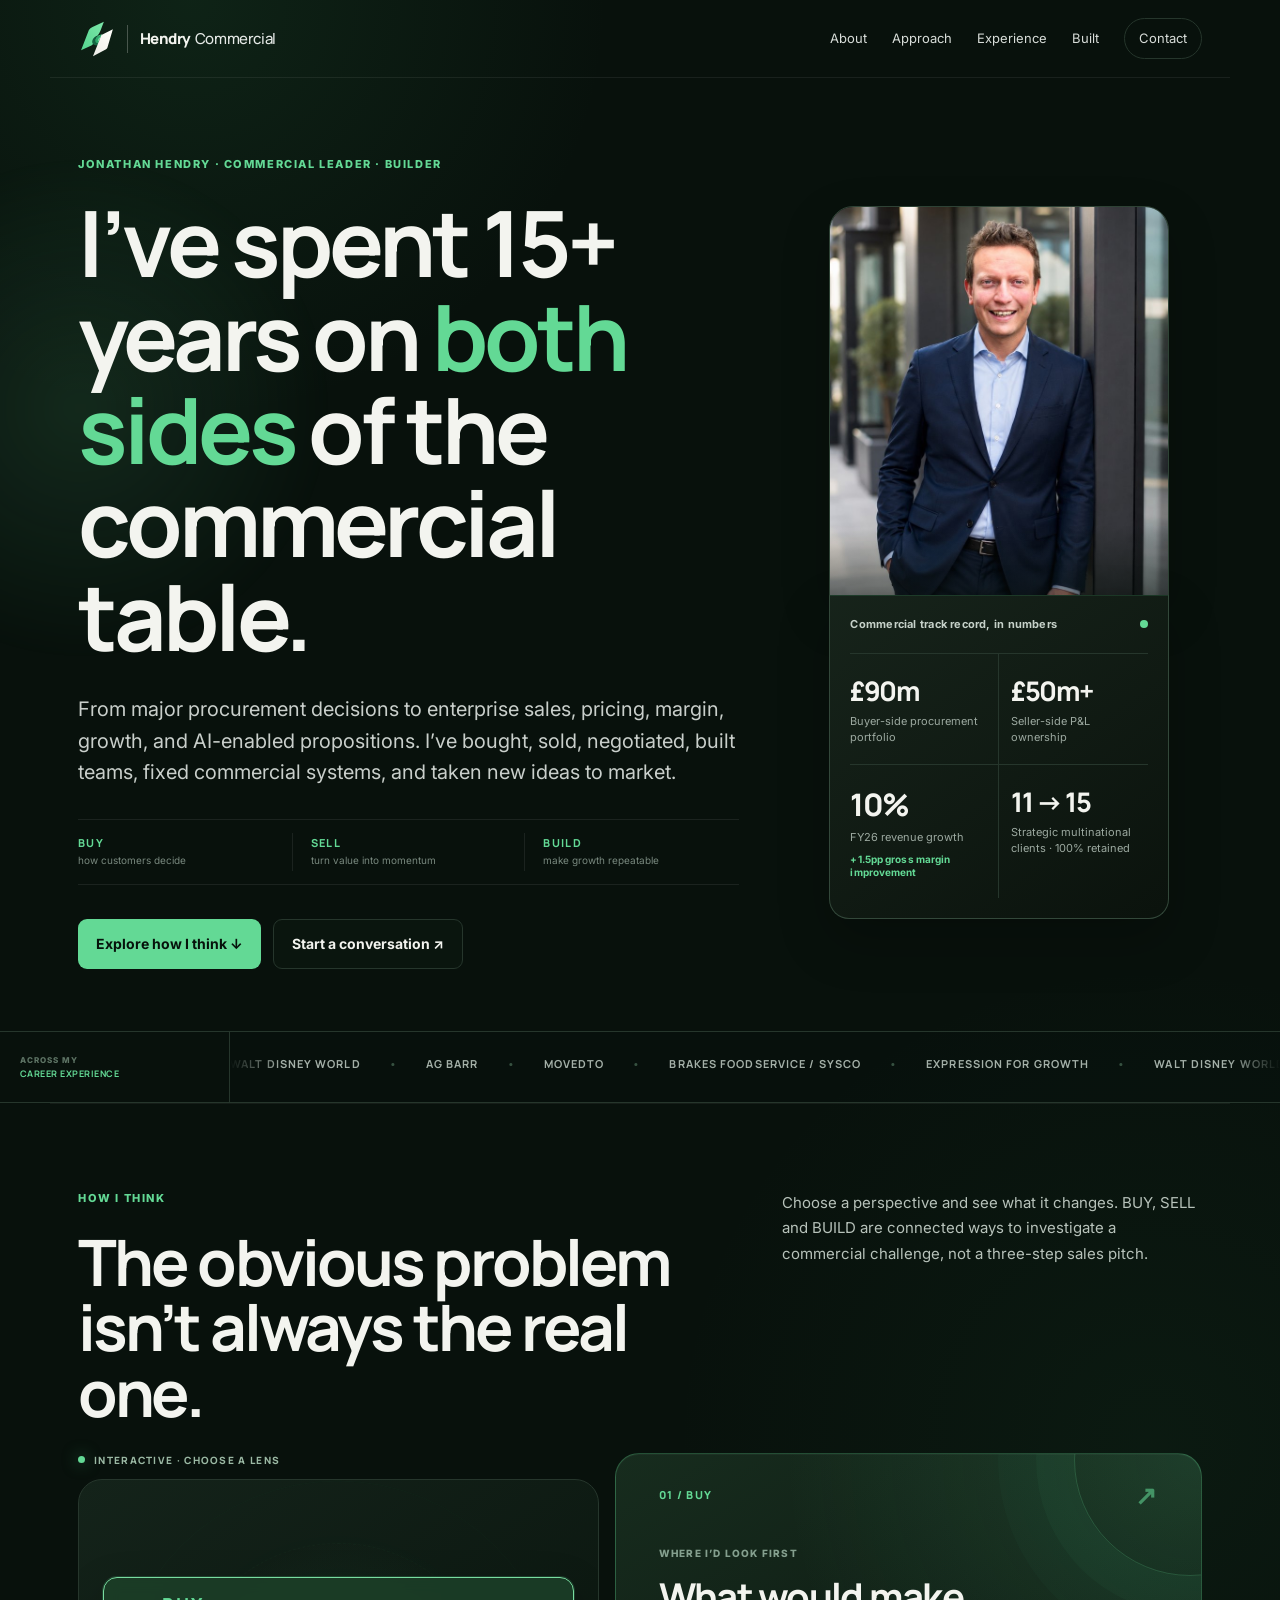
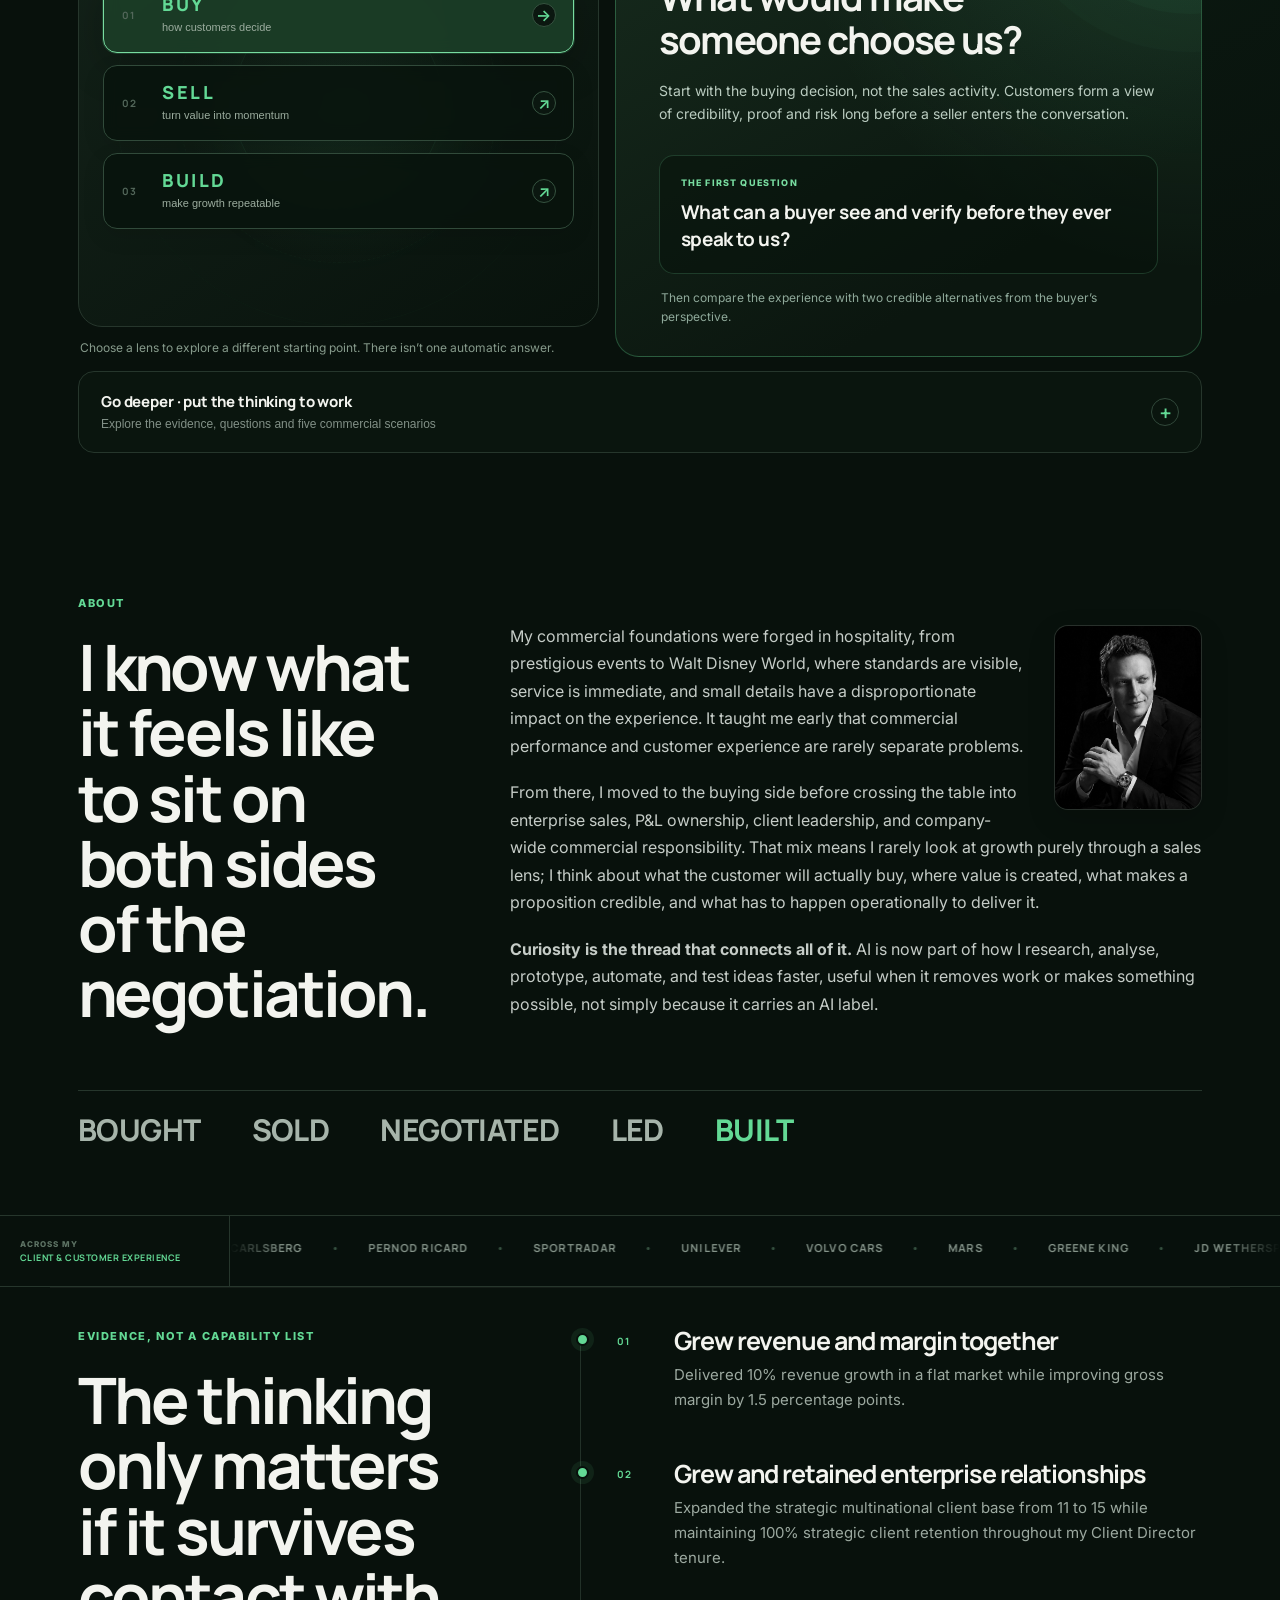
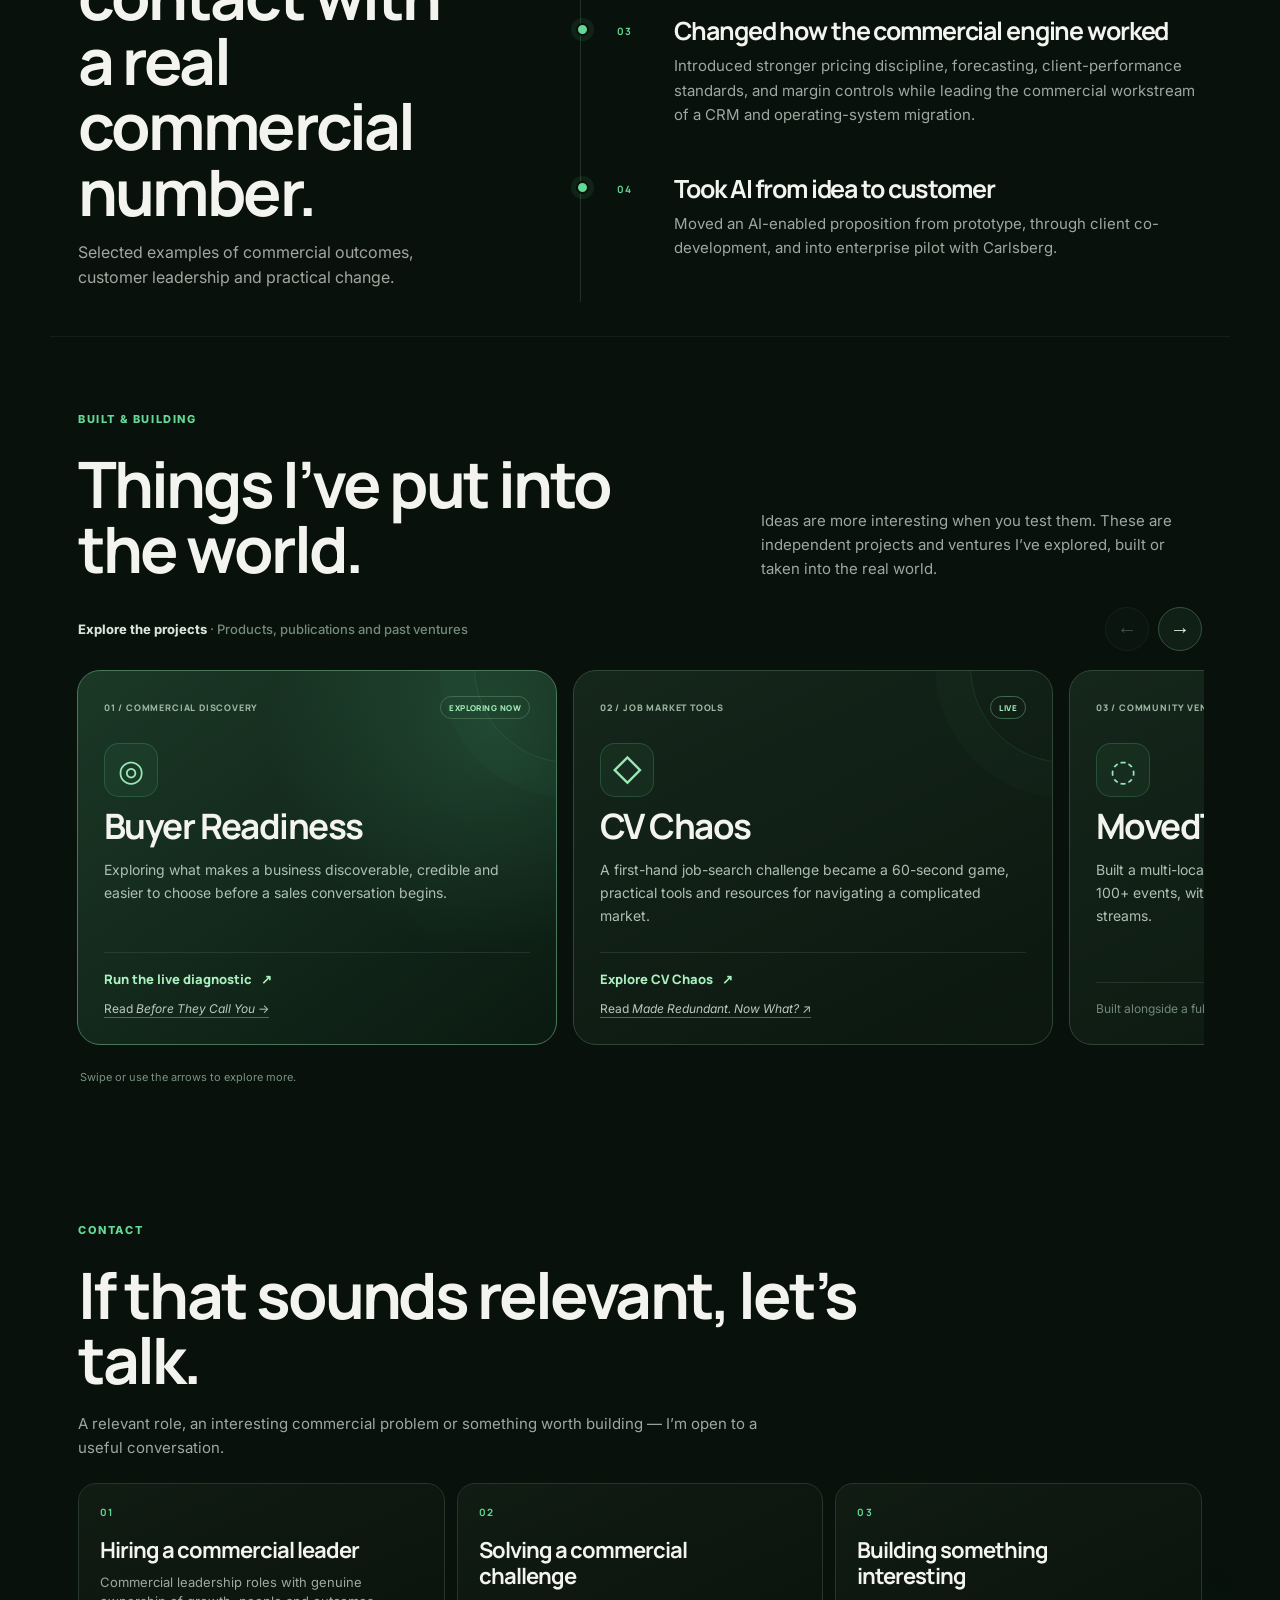
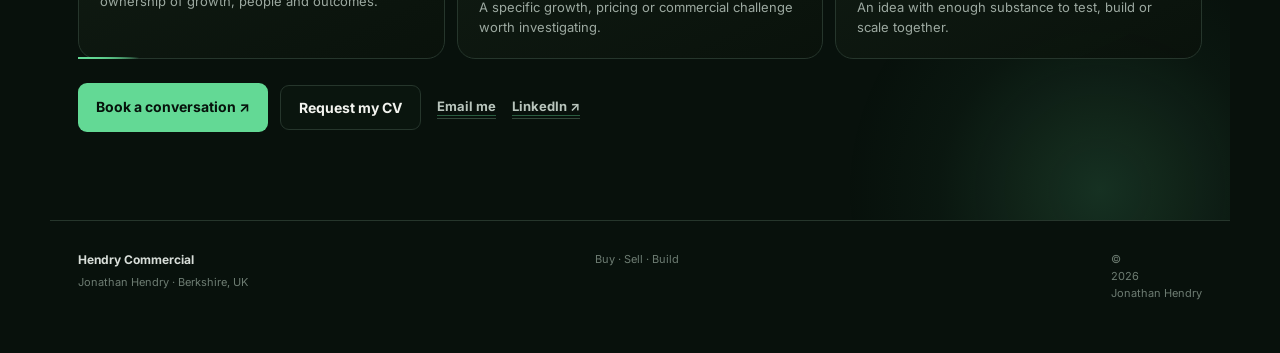
==== index.html @ 617cafbc "Space name strips between sections instead of stacking them" ====
<!doctype html>
<html lang="en">
<head>
  <meta charset="utf-8" />
  <meta name="viewport" content="width=device-width,initial-scale=1" />
  <meta name="description" content="Jonathan Hendry is a UK commercial leader and builder helping businesses think through buyer readiness, commercial growth, enterprise sales, procurement, pricing, and AI-enabled propositions." />
  <link rel="canonical" href="https://hendrycommercial.co.uk/" />
  <meta property="og:type" content="website" />
  <meta property="og:title" content="Jonathan Hendry | Hendry Commercial" />
  <meta property="og:description" content="Commercial leadership, buyer readiness, and practical AI-enabled commercial thinking from Jonathan Hendry." />
  <meta property="og:url" content="https://hendrycommercial.co.uk/" />
  <meta property="og:site_name" content="Hendry Commercial" />
  <meta property="og:image" content="https://hendrycommercial.co.uk/linkedin-preview-hd-20260923-v2.png" />
  <meta property="og:image:secure_url" content="https://hendrycommercial.co.uk/linkedin-preview-hd-20260923-v2.png" />
  <meta property="og:image:type" content="image/png" />
  <meta property="og:image:width" content="2400" />
  <meta property="og:image:height" content="1254" />
  <meta property="og:image:alt" content="Jonathan Hendry — Commercial Leader and Builder" />
  <meta name="twitter:card" content="summary_large_image" />
  <meta name="twitter:image" content="https://hendrycommercial.co.uk/linkedin-preview-hd-20260923-v2.png" />
  <meta name="theme-color" content="#08110c" />
  <script type="application/ld+json">
  {
    "@context": "https://schema.org",
    "@type": "Person",
    "name": "Jonathan Hendry",
    "url": "https://hendrycommercial.co.uk/",
    "jobTitle": "Commercial Leader",
    "description": "UK commercial leader with 15+ years of buyer-and-seller experience across revenue growth, enterprise sales, procurement, pricing, and AI-enabled innovation.",
    "sameAs": ["https://www.linkedin.com/in/jshendry"],
    "knowsAbout": ["Commercial leadership", "Revenue growth", "Enterprise sales", "Procurement", "Pricing strategy", "Buyer readiness", "AI-enabled commercial innovation"],
    "address": {"@type": "PostalAddress", "addressRegion": "Berkshire", "addressCountry": "GB"}
  }
  </script>
  <title>Jonathan Hendry | Hendry Commercial</title>
  <link rel="preconnect" href="https://fonts.googleapis.com">
  <link rel="preconnect" href="https://fonts.gstatic.com" crossorigin>
  <link href="https://fonts.googleapis.com/css2?family=Inter:wght@400;500;600;700&family=Manrope:wght@500;600;700;800&display=swap" rel="stylesheet">
  <link rel="stylesheet" href="styles.css?v=20261016-studio1" />
  <style>
    .experience-heading > p:last-child{max-width:760px;color:rgba(238,237,231,.68);margin-top:16px}
    .build-story-grid{display:grid;gap:22px;margin-top:30px}
    .build-story{position:relative;overflow:hidden;border:1px solid rgba(238,237,231,.12);border-radius:28px;background:rgba(255,255,255,.032);padding:clamp(24px,4vw,38px)}
    .build-story.primary-story{border-color:rgba(121,230,167,.3);background:radial-gradient(circle at 84% 8%,rgba(121,230,167,.12),transparent 34%),linear-gradient(145deg,rgba(14,44,28,.68),rgba(6,14,10,.96))}
    .build-story.pointer-glow::before{width:300px;height:300px;background:rgba(99,217,149,.14);filter:blur(54px)}
    .build-story>*{position:relative}
    .story-head{max-width:900px}
    .story-head h3{font-size:clamp(1.6rem,3vw,2.45rem);margin:14px 0}
    .story-head>p{color:rgba(238,237,231,.72);font-size:clamp(1rem,1.2vw,1.1rem);line-height:1.72}
    .story-head strong{color:#eeede7}
    .story-outputs{display:grid;grid-template-columns:repeat(2,minmax(0,1fr));gap:14px;margin-top:28px}
    .output-tile{border:1px solid rgba(238,237,231,.11);border-radius:20px;padding:20px;background:rgba(255,255,255,.035)}
    .output-label{display:inline-block;color:#79e6a7;font-size:.7rem;letter-spacing:.13em;font-weight:800;margin-bottom:8px}
    .output-tile h4{font-family:Manrope,sans-serif;font-size:1.12rem;margin:0 0 8px}
    .output-tile p{color:rgba(238,237,231,.66);line-height:1.6;margin:0}
    .output-tile a{display:inline-block;margin-top:14px;color:#9af0bb;text-decoration:none;font-weight:800}
    .output-note{display:inline-block;margin-top:14px;color:rgba(238,237,231,.45);font-size:.82rem}.publication-output{display:grid;grid-template-columns:86px minmax(0,1fr);gap:18px;align-items:start}.output-cover{display:block}.output-cover img{display:block;width:86px;aspect-ratio:5/8;object-fit:cover;border-radius:3px;box-shadow:0 14px 30px rgba(0,0,0,.32);transition:transform .2s ease,box-shadow .2s ease}.output-cover:hover img{transform:translateY(-2px);box-shadow:0 18px 34px rgba(0,0,0,.42)}.publication-output>div{min-width:0}
    .supporting-builds{margin-top:0}
    .quieter-build{opacity:.9}
    .common-thread{padding-top:clamp(18px,2.5vw,30px);padding-bottom:clamp(28px,4vw,46px)}
    .common-thread-card{position:relative;border:1px solid rgba(121,230,167,.2);border-radius:30px;padding:clamp(28px,5vw,54px);background:linear-gradient(135deg,rgba(12,34,22,.76),rgba(5,12,9,.94));display:grid;grid-template-columns:.82fr 1.18fr;gap:clamp(28px,6vw,72px);align-items:start;overflow:hidden}
    .common-thread-card:after{content:"";position:absolute;width:420px;height:420px;border-radius:50%;right:-220px;top:-220px;background:radial-gradient(circle,rgba(121,230,167,.13),transparent 68%);pointer-events:none}
    .common-thread-card h2{max-width:520px}
    .common-thread-card>div:last-child{max-width:760px}
    .common-thread-card p{color:rgba(238,237,231,.72);font-size:clamp(1rem,1.22vw,1.1rem);line-height:1.72}
    .common-thread-card p+p{margin-top:14px}
    .common-thread-card strong{color:#eeede7}
    .thread-words{display:flex;flex-wrap:wrap;gap:0;margin-top:22px;color:#98aaa0}
    .thread-words span{position:relative;padding:0 16px 0 0;margin-right:16px;color:#aebdb4;font-size:.76rem;font-weight:800;letter-spacing:.035em}
    .thread-words span:not(:last-child)::after{content:"·";position:absolute;right:-2px;color:#3f5d49}
    .thread-words span:last-child{padding-right:0;margin-right:0}
    @media (max-width:860px){
      .common-thread-card{grid-template-columns:1fr}
      .story-outputs{grid-template-columns:1fr}
      .publication-output{grid-template-columns:72px minmax(0,1fr)}
      .output-cover img{width:72px}
      .site-header nav{gap:12px}
      .site-header nav a{font-size:.86rem}
    }
  </style>
</head>
<body>
  <div class="scroll-progress" aria-hidden="true"><span></span></div>

  <header class="site-header">
    <a class="brand" href="#top" aria-label="Hendry Commercial home">
      <span class="brand-mark" aria-hidden="true">
        <svg viewBox="0 0 455 485" xmlns="http://www.w3.org/2000/svg" focusable="false" preserveAspectRatio="xMidYMid meet">
          <defs><linearGradient id="hc-green" x1="0.08" y1="0.9" x2="0.88" y2="0.04"><stop offset="0" stop-color="#58d691"/><stop offset="1" stop-color="#79e6a7"/></linearGradient><linearGradient id="hc-fold" x1="0.15" y1="0.85" x2="0.8" y2="0.1"><stop offset="0" stop-color="#156b45"/><stop offset="1" stop-color="#0f4d34"/></linearGradient><linearGradient id="hc-white" x1="0.08" y1="0.95" x2="0.92" y2="0.05"><stop offset="0" stop-color="#eeede7"/><stop offset="1" stop-color="#fffefa"/></linearGradient></defs>
          <path fill="url(#hc-green)" d="M315 21L170 90C150 100 135 113 124 129L24 387L156 325C168 319 177 310 184 298C197 306 214 311 233 312L291 182C273 190 254 198 234 198C251 181 263 158 274 130Z"/><path fill="url(#hc-fold)" d="M234 198C206 208 181 229 170 256C160 282 168 303 184 314C198 324 217 328 233 322L256 270C237 278 222 274 215 263C208 252 213 232 229 217C238 208 248 201 260 196C251 198 242 199 234 198Z"/><path fill="#2ca86a" d="M229 217C242 206 260 198 291 182L278 212C259 225 246 236 240 249C234 262 238 272 256 270L244 297C224 294 211 286 207 273C202 256 211 235 229 217Z"/><path fill="url(#hc-white)" d="M430 118L284 192L176 462L338 378C348 373 356 365 360 354L430 118Z"/>
        </svg>
      </span>
      <span class="brand-separator" aria-hidden="true"></span>
      <span class="brand-name"><strong>Hendry</strong><span>Commercial</span></span>
    </a>
    <nav aria-label="Primary navigation">
      <a href="#about">About</a>
      <a href="#work">Approach</a>
      <a href="#experience">Experience</a>
      <a href="#ventures">Built</a>
      <a href="#contact" class="nav-cta">Contact</a>
    </nav>
  </header>

  <main id="top">
    <section class="hero section">
      <div class="hero-glow" aria-hidden="true"></div>
      <div class="hero-copy reveal">
        <p class="eyebrow">Jonathan Hendry · Commercial leader · Builder</p>
        <h1>I’ve spent 15+ years on <span>both sides</span> of the commercial table.</h1>
        <p class="hero-lead">From major procurement decisions to enterprise sales, pricing, margin, growth, and AI-enabled propositions. I’ve bought, sold, negotiated, built teams, fixed commercial systems, and taken new ideas to market.</p>
        <div class="hero-terms" aria-label="Commercial perspective">
          <span class=""><b>BUY</b><small>how customers decide</small></span>
          <span class=""><b>SELL</b><small>turn value into momentum</small></span>
          <span class=""><b>BUILD</b><small>make growth repeatable</small></span>
        </div>
        <div class="hero-actions">
          <a class="button primary magnetic" href="#work">Explore how I think ↓</a>
          <a class="button ghost" href="https://koalendar.com/e/meet-with-jonathan-5" target="_blank" rel="noreferrer">Start a conversation ↗</a>
        </div>
      </div>
      <div class="hero-media reveal">
        <figure class="hero-photo pointer-reactive"><img src="assets/jonathan-hero.jpg" alt="Jonathan Hendry in a navy suit, standing beside a modern building" /></figure>
        <aside class="proof-card pointer-reactive" aria-label="Commercial proof points">
          <div class="proof-card-top"><p class="proof-label">Commercial track record, in numbers</p><span class="pulse-dot" aria-hidden="true"></span></div>
          <div class="proof-grid">
            <div><strong class="count-up" data-value="90" data-prefix="£" data-suffix="m">£90m</strong><span>Buyer-side procurement portfolio</span></div>
            <div><strong class="count-up" data-value="50" data-prefix="£" data-suffix="m+">£50m+</strong><span>Seller-side P&amp;L ownership</span></div>
            <div class="performance-proof"><strong class="metric-static">10%</strong><span>FY26 revenue growth</span><em>+1.5pp gross margin improvement</em></div>
            <div><strong class="metric-static">11 → 15</strong><span>Strategic multinational clients · 100% retained</span></div>
          </div>
        </aside>
      </div>
    </section>

    <section class="experience-rails career-rail" aria-label="Career experience"><div class="experience-rail-row"><div class="rail-label"><span>Across my</span><strong>Career experience</strong></div><div class="marquee"><div class="marquee-track career-track"><div class="marquee-group"><span>WALT DISNEY WORLD</span><i>•</i><span>AG BARR</span><i>•</i><span>MOVEDTO</span><i>•</i><span>BRAKES FOODSERVICE / SYSCO</span><i>•</i><span>EXPRESSION FOR GROWTH</span><i>•</i></div><div class="marquee-group" aria-hidden="true"><span>WALT DISNEY WORLD</span><i>•</i><span>AG BARR</span><i>•</i><span>MOVEDTO</span><i>•</i><span>BRAKES FOODSERVICE / SYSCO</span><i>•</i><span>EXPRESSION FOR GROWTH</span><i>•</i></div></div></div></div></section>



<section id="work" class="section engine-map-section" aria-labelledby="commercial-map-title">
      <div class="engine-map-head reveal">
        <div>
          <p class="eyebrow">How I think</p>
          <h2 id="commercial-map-title">The obvious problem isn’t always the real one.</h2>
        </div>
        <p>Choose a perspective and see what it changes. BUY, SELL and BUILD are connected ways to investigate a commercial challenge, not a three-step sales pitch.</p>
      </div>

      <div class="commercial-map reveal" data-commercial-map>
        <div class="studio-grid"><div class="studio-left"><p class="studio-kicker"><span class="studio-live-dot" aria-hidden="true"></span> INTERACTIVE · CHOOSE A LENS</p><div class="commercial-web commercial-summary" role="group" aria-label="Choose a commercial perspective"><div class="studio-web-art" aria-hidden="true"><span></span><span></span><span></span></div>
          <button class="commercial-node node-buy is-active" type="button" data-engine-tab="buy" aria-pressed="true" aria-controls="studio-stage">
            <span>01</span><strong>BUY</strong><small>how customers decide</small>
          </button>
          <button class="commercial-node node-sell" type="button" data-engine-tab="sell" aria-pressed="false" aria-controls="studio-stage">
            <span>02</span><strong>SELL</strong><small>turn value into momentum</small>
          </button>
          <button class="commercial-node node-build" type="button" data-engine-tab="build" aria-pressed="false" aria-controls="studio-stage">
            <span>03</span><strong>BUILD</strong><small>make growth repeatable</small>
          </button>
        </div><p class="studio-instruction">Choose a lens to explore a different starting point. There isn’t one automatic answer.</p></div>
<div class="studio-stage" id="studio-stage" aria-live="polite" aria-atomic="true">
<div class="studio-stage-top"><span data-stage-number>01 / BUY</span><span class="studio-stage-mark" aria-hidden="true">↗</span></div>
<div class="studio-stage-main"><p class="studio-stage-eyebrow">WHERE I’D LOOK FIRST</p><h3 data-stage-title>What would make someone choose us?</h3><p class="studio-stage-description" data-stage-description>Start with the buying decision, not the sales activity. Customers form a view of credibility, proof and risk long before a seller enters the conversation.</p></div>
<div class="studio-first-question"><span>THE FIRST QUESTION</span><p data-stage-question>What can a buyer see and verify before they ever speak to us?</p></div>
<p class="studio-stage-next" data-stage-next>Then compare the experience with two credible alternatives from the buyer’s perspective.</p></div></div>

        <button class="framework-toggle" type="button" data-framework-toggle aria-expanded="false" aria-controls="commercial-framework-detail">
          <span><strong>Go deeper · put the thinking to work</strong><small>Explore the evidence, questions and five commercial scenarios</small></span>
          <i aria-hidden="true">+</i>
        </button>

        <div id="commercial-framework-detail" class="commercial-framework-detail" data-framework-detail hidden>
          <div class="commercial-panel">
            <article class="engine-panel is-active" data-engine-panel="buy">
              <div class="engine-panel-top"><span>BUY</span><em>Start outside the organisation</em></div>
              <h3>Make the business easier to buy.</h3>
              <p>Before sales gets involved, the buyer is already deciding whether the problem matters, who is credible, and whether changing feels worth the risk.</p>
              <div class="engine-panel-columns">
                <div><strong>Why I see it this way</strong><p>£90m buyer-side procurement exposure across supplier selection, sourcing, negotiation, and risk.</p></div>
                <div class="engine-questions"><strong>What I test</strong><p><b>TRIGGER</b><span>Why now?</span></p><p><b>PROOF</b><span>What can they verify?</span></p><p><b>CHOICE</b><span>Why you?</span></p></div>
              </div>
              <div class="engine-now"><span>Exploring now</span><p>How AI changes discovery, comparison, trust, and shortlisting before the first human conversation.</p></div>
            </article>

            <article class="engine-panel" data-engine-panel="sell" hidden>
              <div class="engine-panel-top"><span>SELL</span><em>Follow buyer progress, not seller activity</em></div>
              <h3>Make progress something you can prove.</h3>
              <p>A deal only progresses when something changes for the buyer: clarity, another stakeholder, an agreed requirement, reduced risk, or a real commitment.</p>
              <div class="engine-panel-columns">
                <div><strong>Why I see it this way</strong><p>£50m+ seller-side P&amp;L ownership across enterprise accounts, pricing, negotiation, and strategic growth.</p></div>
                <div class="engine-questions"><strong>What I test</strong><p><b>PROGRESS</b><span>What buyer action proves movement?</span></p><p><b>CONSENSUS</b><span>Who must agree?</span></p><p><b>RISK</b><span>What can still stop it?</span></p></div>
              </div>
            </article>

            <article class="engine-panel" data-engine-panel="build" hidden>
              <div class="engine-panel-top"><span>BUILD</span><em>Remove dependence on individual heroics</em></div>
              <h3>Make good performance survive the individual.</h3>
              <p>If success depends on tacit knowledge or heroic effort, growth can scale fragility as quickly as revenue.</p>
              <div class="engine-panel-columns">
                <div><strong>Why I see it this way</strong><p>Forecasting, pricing, CRM change, commercial process, AI propositions, team leadership, and ventures built from scratch.</p></div>
                <div class="engine-questions"><strong>What I test</strong><p><b>REPEATABILITY</b><span>What depends on one person?</span></p><p><b>FORECAST</b><span>Would two managers call it the same?</span></p><p><b>AUTOMATION</b><span>What work actually disappeared?</span></p></div>
              </div>
            </article>
          </div>
          <div id="commercial-pressure-detail" data-pressure-detail>
            <div class="commercial-pressure" data-commercial-pressure>
              <div class="pressure-head">
                <div><span class="pressure-kicker">Apply it to a real situation</span><h3>What feels wrong?</h3></div>
                <p>Choose a symptom to explore a commercially relevant question and practical first move; the diagnosis still needs evidence.</p>
              </div>
              <div class="pressure-options" role="group" aria-label="Commercial pressure test">
                <button type="button" class="pressure-option is-active" data-pressure="conversion">Qualified pipeline. Not enough wins.</button>
                <button type="button" class="pressure-option" data-pressure="forecast">Forecast moves more than buyers do.</button>
                <button type="button" class="pressure-option" data-pressure="people">Top performers carry the number</button>
                <button type="button" class="pressure-option" data-pressure="tools">Tool stack grew. Seller capacity didn’t.</button>
                <button type="button" class="pressure-option" data-pressure="difference">Buyers default to price</button>
              </div>
              <div class="pressure-result" aria-live="polite">
                <div class="pressure-lens"><span>START WITH</span><strong data-pressure-lens>SELL</strong><em data-pressure-test>Progression</em></div>
                <div class="pressure-copy">
                  <p class="pressure-question" data-pressure-question>At which buyer decision do otherwise qualified opportunities stop progressing?</p>
                  <p class="pressure-first-move" data-pressure-move>Check the last 10 qualified opportunities and identify the last buyer commitment you can actually evidence.</p>
                </div>
              </div>
            </div>
          </div>
        </div>
      </div>
    </section>

<section id="about" class="section about about-with-photo">
      <div class="about-left"><div class="section-intro reveal"><p class="eyebrow">About</p><h2>I know what it feels like to sit on both sides of the negotiation.</h2></div></div>
      <div class="about-copy reveal">
        <figure class="about-photo about-photo-inline"><img src="assets/jonathan-portrait-bw.jpg" alt="Black and white portrait of Jonathan Hendry" loading="lazy" /></figure>
        <p>My commercial foundations were forged in hospitality, from prestigious events to Walt Disney World, where standards are visible, service is immediate, and small details have a disproportionate impact on the experience. It taught me early that commercial performance and customer experience are rarely separate problems.</p>
        <p>From there, I moved to the buying side before crossing the table into enterprise sales, P&amp;L ownership, client leadership, and company-wide commercial responsibility. That mix means I rarely look at growth purely through a sales lens; I think about what the customer will actually buy, where value is created, what makes a proposition credible, and what has to happen operationally to deliver it.</p>
        <p><strong>Curiosity is the thread that connects all of it.</strong> AI is now part of how I research, analyse, prototype, automate, and test ideas faster, useful when it removes work or makes something possible, not simply because it carries an AI label.</p>
      </div>
      <div class="word-ribbon reveal" aria-label="Experience in action"><span>BOUGHT</span><span>SOLD</span><span>NEGOTIATED</span><span>LED</span><span>BUILT</span></div>
    </section>

    <section class="experience-rails client-experience-rail" aria-label="Client and customer experience"><div class="experience-rail-row"><div class="rail-label"><span>Across my</span><strong>Client &amp; customer experience</strong></div><div class="marquee"><div class="marquee-track client-track"><div class="marquee-group"><span>CARLSBERG</span><i>•</i><span>PERNOD RICARD</span><i>•</i><span>SPORTRADAR</span><i>•</i><span>UNILEVER</span><i>•</i><span>VOLVO CARS</span><i>•</i><span>MARS</span><i>•</i><span>GREENE KING</span><i>•</i><span>JD WETHERSPOON</span><i>•</i><span>IKEA</span><i>•</i><span>JOHN LEWIS</span><i>•</i><span>DOMINO'S PIZZA</span><i>•</i></div><div class="marquee-group" aria-hidden="true"><span>CARLSBERG</span><i>•</i><span>PERNOD RICARD</span><i>•</i><span>SPORTRADAR</span><i>•</i><span>UNILEVER</span><i>•</i><span>VOLVO CARS</span><i>•</i><span>MARS</span><i>•</i><span>GREENE KING</span><i>•</i><span>JD WETHERSPOON</span><i>•</i><span>IKEA</span><i>•</i><span>JOHN LEWIS</span><i>•</i><span>DOMINO'S PIZZA</span><i>•</i></div></div></div></div></section>

    

    

    

    <section id="experience" class="section experience">
      <div class="experience-heading reveal">
        <p class="eyebrow">Evidence, not a capability list</p>
        <h2>The thinking only matters if it survives contact with a real commercial number.</h2>
        <p>Selected examples of commercial outcomes, customer leadership and practical change.</p>
      </div>

      <div class="timeline" data-timeline>
        <div class="timeline-line" aria-hidden="true"><span></span></div>

        <article class="timeline-item">
          <span class="timeline-index">01</span>
          <div>
            <h3>Grew revenue and margin together</h3>
            <p>Delivered 10% revenue growth in a flat market while improving gross margin by 1.5 percentage points.</p>
          </div>
        </article>

        <article class="timeline-item">
          <span class="timeline-index">02</span>
          <div>
            <h3>Grew and retained enterprise relationships</h3>
            <p>Expanded the strategic multinational client base from 11 to 15 while maintaining 100% strategic client retention throughout my Client Director tenure.</p>
          </div>
        </article>

        

        <article class="timeline-item">
          <span class="timeline-index">03</span>
          <div>
            <h3>Changed how the commercial engine worked</h3>
            <p>Introduced stronger pricing discipline, forecasting, client-performance standards, and margin controls while leading the commercial workstream of a CRM and operating-system migration.</p>
          </div>
        </article>

        <article class="timeline-item">
          <span class="timeline-index">04</span>
          <div>
            <h3>Took AI from idea to customer</h3>
            <p>Moved an AI-enabled proposition from prototype, through client co-development, and into enterprise pilot with Carlsberg.</p>
          </div>
        </article>
      </div>
    </section>

    <section id="ventures" class="section ventures ventures-studio">
      <div class="ventures-head reveal">
        <div>
          <p class="eyebrow">Built &amp; building</p>
          <h2>Things I’ve put into the world.</h2>
        </div>
        <p>Ideas are more interesting when you test them. These are independent projects and ventures I’ve explored, built or taken into the real world.</p>
      </div>
      <div class="project-head reveal">
        <p>Explore the projects <span>· Products, publications and past ventures</span></p>
        <div class="project-controls" aria-label="Navigate projects">
          <button class="project-arrow" type="button" data-project-prev aria-label="Previous projects">←</button>
          <button class="project-arrow" type="button" data-project-next aria-label="Next projects">→</button>
        </div>
      </div>
      <div class="project-track reveal" id="project-track" data-project-track role="region" aria-label="Independent projects and ventures" tabindex="0">
        <article class="project-card project-feature">
          <div class="project-card-top"><span class="project-category">01 / COMMERCIAL DISCOVERY</span><span class="project-state">EXPLORING NOW</span></div>
          <div class="project-symbol" aria-hidden="true">◎</div>
          <div class="project-card-body"><h3>Buyer Readiness</h3><p>Exploring what makes a business discoverable, credible and easier to choose before a sales conversation begins.</p></div>
          <div class="project-card-links">
            <a class="project-primary-link" href="/check">Run the live diagnostic <span aria-hidden="true">↗</span></a>
            <a class="project-secondary-link" href="/before-they-call-you/">Read <em>Before They Call You</em> →</a>
          </div>
        </article>
        <article class="project-card">
          <div class="project-card-top"><span class="project-category">02 / JOB MARKET TOOLS</span><span class="project-state">LIVE</span></div>
          <div class="project-symbol" aria-hidden="true">◇</div>
          <div class="project-card-body"><h3>CV Chaos</h3><p>A first-hand job-search challenge became a 60-second game, practical tools and resources for navigating a complicated market.</p></div>
          <div class="project-card-links">
            <a class="project-primary-link" href="https://cvchaos.co.uk" target="_blank" rel="noopener noreferrer">Explore CV Chaos <span aria-hidden="true">↗</span></a>
            <a class="project-secondary-link" href="https://cvchaos.co.uk/redundancy/?utm_source=hendrycommercial&amp;utm_medium=referral&amp;utm_campaign=book" target="_blank" rel="noopener noreferrer">Read <em>Made Redundant. Now What?</em> ↗</a>
          </div>
        </article>
        <article class="project-card">
          <div class="project-card-top"><span class="project-category">03 / COMMUNITY VENTURE</span><span class="project-state subtle">PREVIOUS VENTURE</span></div>
          <div class="project-symbol" aria-hidden="true">◌</div>
          <div class="project-card-body"><h3>MovedTo</h3><p>Built a multi-location community from zero to 3,500+ users and 100+ events, with partnerships and commercial revenue streams.</p></div>
          <div class="project-card-links"><span class="project-nonlink">Built alongside a full-time career</span></div>
        </article>
        <article class="project-card">
          <div class="project-card-top"><span class="project-category">04 / TRAVEL &amp; STORYTELLING</span><span class="project-state">ACTIVE</span></div>
          <div class="project-symbol" aria-hidden="true">✳</div>
          <div class="project-card-body"><h3>Epic Places Co</h3><p>Curiosity turned into a travel content brand built around journeys, places and experiences worth sharing.</p></div>
          <div class="project-card-links">
            <a class="project-primary-link" href="https://www.instagram.com/epicplacesco/" target="_blank" rel="noopener noreferrer">Explore on Instagram <span aria-hidden="true">↗</span></a>
            <a class="project-secondary-link" href="https://www.youtube.com/@EpicPlacesCo/videos" target="_blank" rel="noopener noreferrer">Watch on YouTube ↗</a>
          </div>
        </article>
      </div>
      <p class="project-scroll-cue">Swipe or use the arrows to explore more.</p>
    </section>

    

    <section id="contact" class="section contact pointer-glow contact-pointer-glow">
      <div class="contact-aura" aria-hidden="true"></div><div class="contact-intro reveal"><p class="eyebrow">Contact</p><h2>If that sounds relevant, let’s talk.</h2><p>A relevant role, an interesting commercial problem or something worth building — I’m open to a useful conversation.</p></div>
      <div class="contact-paths"><article class="contact-path reveal"><span class="contact-path-no">01</span><h3>Hiring a commercial leader</h3><p>Commercial leadership roles with genuine ownership of growth, people and outcomes.</p><div class="card-line contact-card-line" aria-hidden="true"></div></article><article class="contact-path reveal"><span class="contact-path-no">02</span><h3>Solving a commercial challenge</h3><p>A specific growth, pricing or commercial challenge worth investigating.</p><div class="card-line contact-card-line" aria-hidden="true"></div></article><article class="contact-path reveal"><span class="contact-path-no">03</span><h3>Building something interesting</h3><p>An idea with enough substance to test, build or scale together.</p><div class="card-line contact-card-line" aria-hidden="true"></div></article></div>
      <div class="contact-actions reveal"><a class="button primary magnetic" href="https://koalendar.com/e/meet-with-jonathan-5" target="_blank" rel="noreferrer">Book a conversation ↗</a><button class="button ghost button-reset" type="button" data-open-cv>Request my CV</button><a class="contact-text-link" href="mailto:jonny@hendrycommercial.co.uk">Email me</a><a class="contact-text-link" href="https://www.linkedin.com/in/jshendry" target="_blank" rel="noreferrer">LinkedIn ↗</a></div>
    </section>
  </main>

  <dialog class="cv-dialog" data-cv-dialog aria-labelledby="cv-dialog-title"><div class="cv-dialog-inner"><button class="dialog-close" type="button" aria-label="Close CV request" data-close-cv>×</button><div class="cv-dialog-intro"><p class="eyebrow">CV request</p><h2 id="cv-dialog-title">Request my CV</h2><p>If there’s a relevant role or commercial conversation, leave your details and I’ll send my CV across.</p></div><form class="cv-request-form" data-cv-form action="https://formsubmit.co/ajax/jonny@hendrycommercial.co.uk" method="POST"><input type="hidden" name="_subject" value="Hendry Commercial — CV request"><input type="hidden" name="_template" value="table"><input class="form-honey" type="text" name="_honey" tabindex="-1" autocomplete="off"><label><span>Name</span><input type="text" name="name" autocomplete="name" required></label><label><span>Company</span><input type="text" name="company" autocomplete="organization" required></label><label><span>Email</span><input type="email" name="email" autocomplete="email" required></label><label><span>Reason for request</span><select name="reason" required><option value="" selected disabled>Select a reason</option><option>Senior commercial leadership opportunity</option><option>Recruitment / executive search</option><option>Fractional or project support</option><option>Advisory or consulting conversation</option><option>Partnership or business opportunity</option><option>Other</option></select></label><div class="cv-form-footer"><button class="button primary form-submit" type="submit">Send request</button></div><p class="form-status" data-cv-status aria-live="polite"></p></form></div></dialog>

  <footer><div><strong>Hendry Commercial</strong><span>Jonathan Hendry · Berkshire, UK</span></div><p>Buy · Sell · Build</p><p>© <span id="year"></span> Jonathan Hendry</p></footer>
  <script src="script.js?v=20261016-studio1"></script>
</body>
</html>
---- styles.css ----
:root{
  --bg:#08110c;
  --bg-2:#0c1710;
  --surface:#101a13;
  --surface-2:#142119;
  --text:#f3f4ef;
  --muted:#9ca9a0;
  --line:#26362c;
  --line-soft:rgba(99,217,149,.16);
  --accent:#63d995;
  --accent-2:#91edb6;
  --accent-dark:#06120b;
  --max:1180px;
  --radius:18px;
}
*{box-sizing:border-box}
html{scroll-behavior:smooth}
body{margin:0;background:radial-gradient(circle at 15% 0%,rgba(47,128,76,.16),transparent 26rem),radial-gradient(circle at 90% 28%,rgba(47,128,76,.08),transparent 30rem),var(--bg);color:var(--text);font-family:Inter,Arial,sans-serif;line-height:1.58;overflow-x:hidden}
a{color:inherit;text-decoration:none}
::selection{background:var(--accent);color:#07120b}
.scroll-progress{position:fixed;inset:0 0 auto 0;height:2px;z-index:50;background:transparent;pointer-events:none}.scroll-progress span{display:block;height:100%;width:100%;background:var(--accent);transform:scaleX(0);transform-origin:left center;box-shadow:0 0 12px rgba(99,217,149,.45)}
.site-header{max-width:var(--max);height:78px;margin:0 auto;padding:0 28px;display:flex;align-items:center;justify-content:space-between;border-bottom:1px solid rgba(255,255,255,.07);position:relative;z-index:10}
.brand{display:inline-flex;align-items:center;gap:10px;font-family:Manrope,sans-serif;letter-spacing:-.025em}.brand-mark{width:38px;height:38px;display:flex;align-items:center;justify-content:center;flex:0 0 auto}.brand-mark svg{display:block;width:100%;height:100%;shape-rendering:geometricPrecision}.brand-ribbon{fill:var(--accent)}.brand-fold{fill:#2fae68}.brand-blade{fill:var(--text)}.brand-separator{width:1px;height:28px;background:rgba(243,244,239,.26);margin:0 2px 0 1px;flex:0 0 auto}.brand-name{display:inline-flex;align-items:baseline;gap:4px;white-space:nowrap;font-size:15px}.brand-name strong{font-weight:800;letter-spacing:-.035em}.brand-name>span{font-weight:500;color:#e5e9e6}
nav{display:flex;align-items:center;gap:25px;color:#d8ddd9;font-size:13px}nav a{transition:color .2s ease,border-color .2s ease}nav a:hover{color:var(--accent)}.nav-cta{border:1px solid var(--line);padding:9px 14px;border-radius:999px}.nav-cta:hover{border-color:#50725b}
.section{max-width:var(--max);margin:0 auto;padding:104px 28px}.eyebrow{margin:0 0 22px;text-transform:uppercase;letter-spacing:.145em;font-size:11px;font-weight:800;color:var(--accent)}
h1,h2,h3{font-family:Manrope,sans-serif;margin:0;letter-spacing:-.045em;line-height:1.02}h1{font-size:clamp(54px,7.15vw,102px);max-width:900px}h1 span{color:var(--accent)}h2{font-size:clamp(38px,5vw,66px);max-width:800px}h3{font-size:30px}
.hero{position:relative;display:grid;grid-template-columns:minmax(0,1.12fr) minmax(390px,.88fr);gap:62px;align-items:center;min-height:720px;padding-top:105px;padding-bottom:130px}.hero-glow{position:absolute;width:520px;height:520px;border-radius:50%;left:-230px;top:70px;background:radial-gradient(circle,rgba(99,217,149,.12),transparent 68%);filter:blur(8px);pointer-events:none;transform:translate3d(0,var(--hero-shift,0),0)}.hero-copy{position:relative;z-index:2}.hero-lead{max-width:760px;margin:32px 0 0;color:#c9cfcb;font-size:20px}.hero-terms{display:flex;gap:8px;flex-wrap:wrap;margin-top:30px}.hero-terms span{min-width:132px;border:1px solid var(--line);background:rgba(14,25,17,.72);border-radius:12px;padding:12px 14px;transform:translateY(var(--term-shift,0))}.hero-terms b{display:block;font:750 12px Manrope,sans-serif;letter-spacing:.12em;color:var(--accent)}.hero-terms small{display:block;margin-top:3px;color:#89978d;font-size:11px}.hero-actions,.contact-actions{display:flex;gap:12px;flex-wrap:wrap;margin-top:34px}.button{display:inline-flex;align-items:center;justify-content:center;min-height:44px;padding:13px 18px;border-radius:9px;font-size:14px;font-weight:700;transition:transform .18s ease,background .18s ease,border-color .18s ease}.primary{background:var(--accent);color:#06120b}.primary:hover{background:var(--accent-2)}.ghost{border:1px solid var(--line);background:rgba(12,23,16,.76)}.ghost:hover{border-color:#4e7059}
.hero-media{position:relative;min-height:590px;display:flex;align-items:flex-start;justify-content:flex-end}.hero-photo{margin:0;width:min(100%,430px);height:560px;border-radius:28px;overflow:hidden;border:1px solid #2e4235;box-shadow:0 28px 80px rgba(0,0,0,.25);background:#0d1611;position:relative}.hero-photo::after{content:"";position:absolute;inset:auto 0 0;height:34%;background:linear-gradient(180deg,transparent,rgba(8,17,12,.5));pointer-events:none}.hero-photo img{display:block;width:100%;height:100%;object-fit:cover;object-position:center 18%}.proof-card{position:absolute;left:-34px;bottom:-54px;width:380px;background:linear-gradient(145deg,rgba(23,36,27,.98),rgba(11,19,13,.98));border:1px solid #33483a;border-radius:var(--radius);padding:24px;box-shadow:0 24px 70px rgba(0,0,0,.32);transform-style:preserve-3d;backdrop-filter:blur(10px)}.proof-card-top{display:flex;align-items:center;justify-content:space-between;margin-bottom:20px}.proof-label{margin:0;color:#c6d1c9;font-size:11px;font-weight:700;letter-spacing:.02em}.pulse-dot{width:8px;height:8px;border-radius:50%;background:var(--accent);box-shadow:0 0 0 0 rgba(99,217,149,.32);animation:pulse 2.4s infinite}
@keyframes pulse{70%{box-shadow:0 0 0 9px rgba(99,217,149,0)}100%{box-shadow:0 0 0 0 rgba(99,217,149,0)}}.proof-grid{display:grid;grid-template-columns:1fr 1fr}.proof-grid div{padding:18px 12px;border-top:1px solid var(--line)}.proof-grid div:nth-child(odd){padding-left:0;border-right:1px solid var(--line)}.proof-grid strong{display:block;font:750 31px Manrope,sans-serif;letter-spacing:-.055em}.proof-grid span{display:block;margin-top:5px;color:var(--muted);font-size:11px;line-height:1.45}
.experience-rails{border-top:1px solid var(--line);border-bottom:1px solid var(--line);overflow:hidden;background:rgba(8,17,12,.34)}.experience-rail-row{display:grid;grid-template-columns:230px minmax(0,1fr);align-items:stretch;min-height:70px}.experience-rail-row+.experience-rail-row{border-top:1px solid rgba(255,255,255,.06)}.rail-label{padding:17px 20px;border-right:1px solid var(--line);display:flex;flex-direction:column;justify-content:center;white-space:nowrap;overflow:hidden;position:relative;z-index:3;background:#08110c}.rail-label span{text-transform:uppercase;letter-spacing:.13em;font-size:8px;font-weight:800;color:#5e7465}.rail-label strong{text-transform:uppercase;letter-spacing:.055em;font:700 9px Manrope,sans-serif;color:var(--accent);margin-top:2px;line-height:1.25}.marquee{min-width:0;max-width:100%;overflow:hidden;position:relative;z-index:1;mask-image:linear-gradient(90deg,transparent,#000 5%,#000 95%,transparent)}.marquee-track{display:flex;width:max-content;align-items:center;padding:0;color:#85948a;font:700 11px Manrope,sans-serif;letter-spacing:.1em;will-change:transform}.marquee-group{display:flex;align-items:center;gap:28px;flex:none;padding:24px 28px 24px 0}.career-track{animation:marquee-forward 32s linear infinite;color:#a4b0a8}.client-track{animation:marquee-reverse 95s linear infinite}.marquee-track i{color:#365140;font-style:normal}@keyframes marquee-forward{to{transform:translateX(-25%)}}@keyframes marquee-reverse{from{transform:translateX(-25%)}to{transform:translateX(0)}}
.about{display:grid;grid-template-columns:minmax(320px,.82fr) minmax(0,1.18fr);gap:88px;position:relative;align-items:start}.about-left{min-width:0}.about-left .section-intro{margin-bottom:34px}.about-copy{font-size:17px;color:#c5ccc7;padding-top:39px;max-width:660px}.about-copy p{margin:0 0 24px}.about-photo{margin:0;width:min(100%,370px);aspect-ratio:4/5;border-radius:22px;overflow:hidden;border:1px solid #2e4235;box-shadow:0 22px 60px rgba(0,0,0,.18);background:#0d1611;position:relative}.about-photo::after{content:"";position:absolute;inset:0;border:1px solid rgba(99,217,149,.08);border-radius:22px;pointer-events:none}.about-photo img{display:block;width:100%;height:100%;object-fit:cover;object-position:center top}.word-ribbon{grid-column:1/-1;margin-top:8px;padding-top:18px;border-top:1px solid var(--line);display:flex;gap:clamp(16px,4vw,55px);flex-wrap:wrap}.word-ribbon span{font:750 clamp(18px,2.4vw,30px) Manrope,sans-serif;letter-spacing:-.02em;color:#34463a;transition:color .7s ease,text-shadow .7s ease}.word-ribbon.is-visible span{color:#a6b4aa}.word-ribbon.is-visible span:nth-child(2){transition-delay:.1s}.word-ribbon.is-visible span:nth-child(3){transition-delay:.2s}.word-ribbon.is-visible span:nth-child(4){transition-delay:.3s}.word-ribbon.is-visible span:nth-child(5){color:var(--accent);transition-delay:.4s}
.work{border-top:1px solid rgba(255,255,255,.05)}.section-intro{margin-bottom:48px}.work-grid{display:grid;grid-template-columns:repeat(3,1fr);gap:16px}.work-card{position:relative;min-height:360px;padding:29px;border:1px solid var(--line);border-radius:var(--radius);background:linear-gradient(155deg,rgba(18,29,21,.96),rgba(10,18,12,.96));overflow:hidden;transform-style:preserve-3d;transition:border-color .2s ease}.work-card:hover{border-color:#3f5c49}.card-number{font:700 11px Manrope,sans-serif;color:var(--accent);letter-spacing:.12em}.work-card h3{margin:92px 0 18px;max-width:260px}.work-card p{margin:0;color:var(--muted);font-size:14px;line-height:1.65}.card-line{position:absolute;left:0;bottom:0;width:100%;height:2px;background:linear-gradient(90deg,var(--accent),transparent 68%);transform:scaleX(.08);transform-origin:left;transition:transform .45s ease}.work-card:hover .card-line{transform:scaleX(1)}
.experience{display:grid;grid-template-columns:.78fr 1.22fr;gap:90px;border-top:1px solid rgba(255,255,255,.05)}.experience-heading{position:sticky;top:42px;align-self:start}.timeline{position:relative;padding-left:46px}.timeline-line{position:absolute;left:9px;top:6px;bottom:4px;width:1px;background:#223128;overflow:hidden}.timeline-line span{display:block;width:100%;height:100%;background:var(--accent);transform:scaleY(var(--timeline-progress,0));transform-origin:top center}.timeline-item{position:relative;display:grid;grid-template-columns:45px 1fr;gap:12px;padding:0 0 62px;opacity:.42;transform:translateY(14px);transition:opacity .5s ease,transform .5s ease}.timeline-item:last-child{padding-bottom:0}.timeline-item::before{content:"";position:absolute;left:-41px;top:5px;width:9px;height:9px;border-radius:50%;background:#223128;border:2px solid var(--bg);transition:background .35s ease,box-shadow .35s ease}.timeline-item.is-active{opacity:1;transform:none}.timeline-item.is-active::before{background:var(--accent);box-shadow:0 0 0 5px rgba(99,217,149,.09)}.timeline-index{color:var(--accent);font:700 10px Manrope,sans-serif;letter-spacing:.1em;padding-top:6px}.timeline-item h3{font-size:25px;margin-bottom:10px}.timeline-item p{margin:0;color:var(--muted);font-size:15px;line-height:1.65;max-width:620px}
.ventures{border-top:1px solid rgba(255,255,255,.05);padding-bottom:58px}.ventures-head{display:grid;grid-template-columns:1fr .72fr;gap:70px;align-items:end;margin-bottom:48px}.ventures-head>p{margin:0;color:var(--muted);font-size:16px}
.book-feature{display:grid;grid-template-columns:140px minmax(0,1fr);gap:30px;align-items:center;margin:18px 0 0;padding:26px 30px;border:1px solid var(--line);border-radius:var(--radius);background:linear-gradient(155deg,rgba(19,31,22,.97),rgba(10,18,12,.97));overflow:hidden;position:relative;transform-style:preserve-3d;transition:border-color .2s ease}
.book-feature:hover{border-color:#3f5c49}
.book-feature::after{content:"";position:absolute;left:0;bottom:0;width:100%;height:2px;background:linear-gradient(90deg,var(--accent),transparent 68%);transform:scaleX(.08);transform-origin:left;transition:transform .45s ease;z-index:2}
.book-feature:hover::after{transform:scaleX(1)}
.book-feature.pointer-glow::before{width:280px;height:280px;background:rgba(99,217,149,.13);filter:blur(52px)}
.book-feature-cover{width:112px;max-width:112px;justify-self:center}
.book-feature-cover img{display:block;width:112px;max-width:100%;height:auto;border-radius:3px;box-shadow:0 16px 36px rgba(0,0,0,.3)}
.book-feature-copy{min-width:0}
.book-feature-top{display:flex;align-items:center;gap:12px;margin-bottom:14px;color:#7e9184;font-size:10px;font-weight:700;letter-spacing:.06em;text-transform:uppercase}
.book-feature-copy .eyebrow{margin-bottom:9px}
.book-feature-copy h3{font-size:clamp(30px,3.5vw,44px);margin:0 0 12px}
.book-feature-lead{font-size:16px!important;color:#d7ded9!important;max-width:760px}
.book-feature-copy>p{margin:0 0 13px;color:var(--muted);font-size:13px;line-height:1.6;max-width:820px}
.book-feature .venture-links{margin-top:15px}
@media(max-width:760px){.book-feature{grid-template-columns:92px minmax(0,1fr);padding:20px;gap:18px;align-items:start}.book-feature-cover{width:82px;max-width:82px;justify-self:start}.book-feature-cover img{width:82px}.book-feature-copy h3{font-size:28px}.book-feature-lead{font-size:14px!important}.book-feature-copy>p{font-size:12px}.book-feature-top{flex-wrap:wrap;gap:6px 10px;margin-bottom:10px}.book-feature-copy .eyebrow{font-size:9px}}
@media(max-width:480px){.book-feature{grid-template-columns:72px minmax(0,1fr);gap:14px;padding:18px}.book-feature-cover,.book-feature-cover img{width:64px;max-width:64px}.book-feature-copy h3{font-size:24px}.book-feature-copy .eyebrow{display:none}}

.venture-grid{display:grid;grid-template-columns:repeat(3,1fr);gap:16px}.venture-card{position:relative;min-height:350px;padding:29px;border:1px solid var(--line);border-radius:var(--radius);background:linear-gradient(155deg,rgba(19,31,22,.97),rgba(10,18,12,.97));overflow:hidden;transform-style:preserve-3d;transition:border-color .2s ease}.venture-card:hover{border-color:#3f5c49}.venture-card::after{content:"";position:absolute;left:0;bottom:0;width:100%;height:2px;background:linear-gradient(90deg,var(--accent),transparent 68%);transform:scaleX(.08);transform-origin:left;transition:transform .45s ease}.venture-card:hover::after{transform:scaleX(1)}.venture-top{display:flex;align-items:center;justify-content:space-between}.status{display:inline-block;border-radius:999px;padding:6px 9px;font-size:9px;font-weight:800;letter-spacing:.12em}.live{background:var(--accent);color:#07120b}.built{background:#1d3023;color:#a8b6ac;border:1px solid #304837}.venture-no{font:700 10px Manrope,sans-serif;color:#485d4f}.venture-card h3{margin:75px 0 15px;font-size:34px}.venture-card p{margin:0;color:var(--muted);font-size:14px;line-height:1.65}.venture-links{display:flex;gap:18px;flex-wrap:wrap;margin-top:22px}.venture-links a{color:#e0f5e8;border-bottom:1px solid #365342;padding-bottom:2px;font-weight:700;font-size:13px}.venture-links a:hover{color:var(--accent);border-color:var(--accent)}.muted-link span{color:#5f7064;font-size:12px}
.contact{position:relative;padding-top:72px;padding-bottom:112px;overflow:hidden}.contact h2{max-width:900px}.contact-copy{max-width:760px;margin:28px 0 0;color:var(--muted);font-size:17px}.contact-aura{position:absolute;right:-220px;bottom:-320px;width:700px;height:700px;border-radius:50%;background:radial-gradient(circle,rgba(99,217,149,.16),rgba(99,217,149,.03) 43%,transparent 68%);pointer-events:none;transform:scale(var(--contact-scale,.78))}
footer{max-width:var(--max);margin:0 auto;padding:30px 28px 50px;border-top:1px solid var(--line);display:grid;grid-template-columns:1fr 1fr auto;gap:30px;color:#6d7c72;font-size:11px}footer strong,footer span{display:block}footer strong{margin-bottom:4px;color:#d8ded9;font-size:12px}footer p{margin:0}.reveal{opacity:0;transform:translateY(24px);transition:opacity .72s cubic-bezier(.2,.7,.2,1),transform .72s cubic-bezier(.2,.7,.2,1)}.reveal.is-visible{opacity:1;transform:none}.tilt-card{will-change:transform}
@media(max-width:980px){.hero{grid-template-columns:1fr;min-height:auto;gap:48px;padding-top:96px;padding-bottom:92px}.hero-media{min-height:auto;display:grid;grid-template-columns:minmax(0,1fr);justify-items:start}.hero-photo{width:min(100%,500px);height:auto;aspect-ratio:4/5}.proof-card{position:relative;left:auto;bottom:auto;width:min(100%,500px);margin-top:-42px;margin-left:28px}.experience-rail-row{grid-template-columns:210px minmax(0,1fr)}.rail-label{padding-left:16px;padding-right:16px}.about{display:flex;flex-direction:column;gap:34px}.about-left{display:contents}.about-left .section-intro{order:1;margin-bottom:0}.about-copy{order:2;padding-top:0;max-width:none}.about-photo{order:3;width:min(100%,390px);margin-top:4px}.word-ribbon{order:4}.experience,.ventures-head{grid-template-columns:1fr;gap:42px}.experience-heading{position:relative;top:auto}.work-grid,.venture-grid,.contact-paths{grid-template-columns:1fr}.work-card,.venture-card{min-height:auto}.work-card h3,.venture-card h3{margin-top:54px}}
@media(max-width:620px){.site-header{height:auto;padding:16px 20px}.site-header nav a:not(.nav-cta){display:none}.brand-mark{width:34px;height:34px}.brand-separator{height:24px;margin-left:0}.brand-name{font-size:13px;gap:3px}.section{padding:82px 20px}.hero{padding-top:88px;padding-bottom:72px}h1{font-size:clamp(48px,14vw,68px)}.hero-lead{font-size:17px}.hero-terms{display:grid;grid-template-columns:repeat(3,1fr);gap:7px}.hero-terms span{min-width:0;padding:10px}.hero-terms small{font-size:9px}.hero-photo{width:100%;max-height:520px}.proof-card{width:calc(100% - 20px);margin-left:20px;margin-top:-34px}.proof-grid{grid-template-columns:1fr 1fr}.proof-grid strong{font-size:26px}.experience-rail-row{grid-template-columns:1fr}.rail-label{border-right:0;border-bottom:1px solid rgba(255,255,255,.05);padding:11px 20px 8px;overflow:visible}.marquee-track{padding:17px 0}.about-photo{width:100%;max-width:360px}.word-ribbon{gap:14px 24px}.timeline{padding-left:34px}.timeline-line{left:5px}.timeline-item{grid-template-columns:34px 1fr;gap:8px;padding-bottom:48px}.timeline-item::before{left:-33px}footer{grid-template-columns:1fr;gap:12px;padding-left:20px;padding-right:20px}}



.hero-photo.pointer-reactive img,
.about-photo.pointer-reactive img{
  transition:transform .32s cubic-bezier(.2,.7,.2,1),filter .25s ease;
  transform:translate(var(--image-shift-x,0px),var(--image-shift-y,0px)) scale(1);
}
.hero-photo.pointer-reactive:hover img,
.about-photo.pointer-reactive:hover img{
  transform:translate(var(--image-shift-x,0px),var(--image-shift-y,0px)) scale(1.025);
  filter:contrast(1.02) saturate(1.02);
}
.proof-grid>div{
  transition:background .2s ease,box-shadow .2s ease;
}
.proof-grid>div:hover{
  background:rgba(99,217,149,.055);
  box-shadow:inset 0 0 0 1px rgba(99,217,149,.08);
}
.proof-grid>div:hover strong{
  color:#eefcf3;
}
.performance-proof strong{
  font-size:31px!important;
}
.performance-proof em{
  display:block;
  margin-top:7px;
  color:var(--accent);
  font-style:normal;
  font-size:10px;
  font-weight:700;
  line-height:1.35;
  letter-spacing:.01em;
}

.pointer-reactive{
  --pointer-x:50%;
  --pointer-y:50%;
  transform:none!important;
  will-change:auto;
  transition:border-color .22s ease,box-shadow .22s ease;
}
.hero-photo.pointer-reactive::before,
.about-photo.pointer-reactive::before{
  content:"";
  position:absolute;
  inset:0;
  z-index:2;
  pointer-events:none;
  opacity:0;
  background:radial-gradient(circle 170px at var(--pointer-x) var(--pointer-y),rgba(255,255,255,.18),rgba(99,217,149,.075) 40%,transparent 72%);
  transition:opacity .22s ease;
}
.hero-photo.pointer-reactive:hover,
.about-photo.pointer-reactive:hover{
  border-color:#52705c;
  box-shadow:0 22px 62px rgba(0,0,0,.30),0 0 0 1px rgba(99,217,149,.08);
}
.hero-photo.pointer-reactive:hover::before,
.about-photo.pointer-reactive:hover::before{opacity:1}
.proof-card.pointer-reactive{
  overflow:hidden;
}
.proof-card.pointer-reactive::before{
  content:"";
  position:absolute;
  inset:0;
  z-index:0;
  pointer-events:none;
  opacity:0;
  background:radial-gradient(circle 190px at var(--pointer-x) var(--pointer-y),rgba(99,217,149,.16),transparent 68%);
  transition:opacity .22s ease;
}
.proof-card.pointer-reactive>*{position:relative;z-index:1}
.proof-card.pointer-reactive:hover{
  border-color:#496754;
  box-shadow:0 26px 64px rgba(0,0,0,.30),0 0 0 1px rgba(99,217,149,.07);
}
.proof-card.pointer-reactive:hover::before{opacity:1}


.about-photo.pointer-reactive:hover img{
  transform:translate(var(--image-shift-x,0px),var(--image-shift-y,0px)) scale(1.04);
  filter:contrast(1.08) brightness(1.04);
}
.about-photo.pointer-reactive::before{
  background:radial-gradient(circle 190px at var(--pointer-x) var(--pointer-y),rgba(255,255,255,.20),rgba(99,217,149,.10) 42%,transparent 72%);
}
.about-photo.pointer-reactive:hover{
  border-color:#5a7b64;
  box-shadow:0 24px 66px rgba(0,0,0,.34),0 0 0 1px rgba(99,217,149,.12);
}
.about-photo.pointer-reactive:hover::after{
  border-color:rgba(99,217,149,.22);
}


/* Cursor-following glow for interactive tiles */
.pointer-glow{
  --glow-x:50%;
  --glow-y:50%;
  position:relative;
  isolation:isolate;
}
.pointer-glow::before{
  content:"";
  position:absolute;
  z-index:0;
  pointer-events:none;
  width:210px;
  height:210px;
  left:var(--glow-x);
  top:var(--glow-y);
  border-radius:50%;
  transform:translate(-50%,-50%);
  opacity:0;
  background:rgba(99,217,149,.12);
  filter:blur(42px);
  transition:opacity .2s ease;
}
.pointer-glow:hover::before{opacity:1}
.pointer-glow>*{position:relative;z-index:1}

.hero-terms .pointer-glow{
  overflow:hidden;
}
.hero-terms .pointer-glow::before{
  width:95px;
  height:95px;
  background:rgba(99,217,149,.18);
  filter:blur(26px);
}
.hero-terms .pointer-glow:hover{
  border-color:#4a6a54;
  box-shadow:inset 0 0 0 1px rgba(99,217,149,.05),0 12px 32px rgba(0,0,0,.12);
}

.work-card.pointer-glow::before,
.venture-card.pointer-glow::before,
.contact-path.pointer-glow::before{
  width:230px;
  height:230px;
  background:rgba(99,217,149,.13);
  filter:blur(46px);
}
.work-card.pointer-glow .card-line{z-index:2}
.venture-card.pointer-glow::after{z-index:2}

.contact.pointer-glow{
  isolation:isolate;
}
.contact.pointer-glow::before{
  width:430px;
  height:430px;
  background:rgba(99,217,149,.085);
  filter:blur(78px);
}
.contact.pointer-glow>.contact-aura{position:absolute;z-index:0}
.contact.pointer-glow>.contact-intro,
.contact.pointer-glow>.contact-paths,
.contact.pointer-glow>.contact-actions{position:relative;z-index:1}

@media(min-width:981px){
  .hero{
    grid-template-columns:minmax(0,1.24fr) minmax(320px,.76fr);
    gap:58px;
    min-height:660px;
    padding-top:78px;
    padding-bottom:62px;
  }
  .hero-media{
    min-height:auto;
    display:flex;
    flex-direction:column;
    align-items:center;
    justify-content:center;
    padding-bottom:0;
  }
  .hero-photo{
    width:340px;
    height:390px;
    border-radius:24px 24px 0 0;
    box-shadow:0 18px 48px rgba(0,0,0,.22);
  }
  .hero-photo::after{
    height:18%;
  }
  .proof-card{
    position:relative;
    left:auto;
    bottom:auto;
    width:340px;
    margin-top:-1px;
    padding:20px;
    border-radius:0 0 20px 20px;
    box-shadow:0 22px 52px rgba(0,0,0,.24);
    border-top-color:rgba(99,217,149,.18);
  }
  .proof-grid strong{font-size:27px}
  .about{
    grid-template-columns:minmax(290px,.68fr) minmax(0,1.32fr);
    column-gap:76px;
    row-gap:22px;
  }
  .about-photo{
    width:275px;
    aspect-ratio:4/5;
  }
  .about-copy{
    padding-top:28px;
    max-width:710px;
  }
  .about{
    padding-top:48px;
    padding-bottom:24px;
  }
  .work{
    padding-top:38px;
    padding-bottom:28px;
  }
  .experience{
    padding-top:40px;
    padding-bottom:30px;
  }
  .ventures{
    padding-top:40px;
    padding-bottom:22px;
  }
  .contact{
    padding-top:38px;
    padding-bottom:72px;
  }
}



.contact-intro{position:relative;z-index:1;max-width:820px}
.contact-intro h2{max-width:none}
.contact-intro>p:last-child{margin:20px 0 0;color:var(--muted);font-size:17px}
.contact-paths{position:relative;z-index:1;display:grid;grid-template-columns:repeat(3,1fr);gap:16px;margin-top:34px}
.contact-path{min-height:190px;padding:24px;border:1px solid var(--line);border-radius:var(--radius);background:linear-gradient(155deg,rgba(18,29,21,.93),rgba(10,18,12,.94));overflow:hidden;transition:border-color .2s ease,box-shadow .2s ease}
.contact-path:hover{border-color:#44614d;box-shadow:0 18px 42px rgba(0,0,0,.14)}
.contact-path-no{display:block;color:var(--accent);font:700 10px Manrope,sans-serif;letter-spacing:.12em}
.contact-path h3{margin:42px 0 14px;font-size:25px;max-width:270px}
.contact-path p{margin:0;color:var(--muted);font-size:14px;line-height:1.6}
.contact .contact-actions{position:relative;z-index:1;margin-top:28px}

/* Stronger cursor glow for the three contact pathway cards */
.contact-path.pointer-glow{
  position:relative;
  overflow:hidden;
}
.contact-path.pointer-glow::before{
  content:"";
  position:absolute;
  z-index:0;
  pointer-events:none;
  width:230px;
  height:230px;
  left:var(--glow-x);
  top:var(--glow-y);
  border-radius:50%;
  transform:translate(-50%,-50%);
  opacity:0;
  background:rgba(99,217,149,.13);
  filter:blur(46px);
  transition:opacity .2s ease;
}
.contact-path.pointer-glow:hover::before{opacity:1}
.contact-path.pointer-glow>*{position:relative;z-index:1}


.button-reset{font-family:inherit;cursor:pointer;color:var(--text);background:rgba(12,23,16,.76);border:1px solid var(--line)}.button-reset:hover{color:var(--accent);border-color:#4e7059}
.client-experience-rail{margin-top:-1px}
.contact-actions{align-items:center}
.contact-text-link{color:#b8c4bc;font-size:13px;font-weight:700;border-bottom:1px solid #33483a;padding-bottom:2px;margin-left:4px}
.contact-text-link:hover{color:var(--accent);border-color:var(--accent)}

.cv-dialog{
  width:min(92vw,660px);
  max-height:88vh;
  margin:auto;
  padding:0;
  border:1px solid #35513f;
  border-radius:24px;
  background:#0b1510;
  color:var(--text);
  box-shadow:0 32px 100px rgba(0,0,0,.62);
  overflow:hidden;
}
.cv-dialog:not([open]){display:none}
.cv-dialog::backdrop{background:rgba(3,8,5,.82);backdrop-filter:blur(8px)}
.cv-dialog-inner{position:relative;padding:38px;background:radial-gradient(circle at 100% 0%,rgba(99,217,149,.09),transparent 17rem),linear-gradient(150deg,#111d15,#09110c 72%)}
.cv-dialog-intro{padding-right:42px;margin-bottom:28px}
.cv-dialog-intro .eyebrow{margin-bottom:14px}
.cv-dialog h2{font-size:clamp(38px,5vw,56px);margin:0 0 15px}
.cv-dialog-intro>p:last-child{max-width:520px;margin:0;color:#aebbb2;font-size:14px;line-height:1.65}
.dialog-close{position:absolute;right:20px;top:17px;width:38px;height:38px;display:grid;place-items:center;border:1px solid #2c4033;border-radius:999px;background:#0d1811;color:#a5b2a9;font:400 24px/1 Inter,sans-serif;cursor:pointer;transition:border-color .2s ease,color .2s ease,background .2s ease}
.dialog-close:hover{color:var(--text);border-color:#52705c;background:#132219}
.cv-request-form{display:grid;grid-template-columns:1fr 1fr;gap:18px}
.cv-request-form label{display:flex;flex-direction:column;gap:8px;color:#c7d0ca;font-size:11px;font-weight:700;letter-spacing:.035em}
.cv-request-form input,.cv-request-form select{width:100%;height:48px;border:1px solid #2f4436;background:#08110c;color:var(--text);border-radius:11px;padding:0 14px;font:500 14px Inter,Arial,sans-serif;outline:none;transition:border-color .2s ease,box-shadow .2s ease}
.cv-request-form select{appearance:none;background-image:linear-gradient(45deg,transparent 50%,#6e8173 50%),linear-gradient(135deg,#6e8173 50%,transparent 50%);background-position:calc(100% - 18px) 21px,calc(100% - 13px) 21px;background-size:5px 5px,5px 5px;background-repeat:no-repeat;padding-right:38px}
.cv-request-form input:focus,.cv-request-form select:focus{border-color:#64a77d;box-shadow:0 0 0 3px rgba(99,217,149,.09)}
.cv-form-footer{grid-column:1/-1;display:flex;align-items:center;gap:16px;margin-top:4px}
.form-submit{border:0;cursor:pointer}
.form-submit:disabled{opacity:.6;cursor:wait}
.form-note{margin:0;color:#69796e;font-size:11px}
.form-status{grid-column:1/-1;margin:0;font-size:12px;color:var(--accent)}
.form-status.is-error{color:#ffaaa4}
.form-status a{border-bottom:1px solid currentColor}
.form-honey{position:absolute!important;left:-9999px!important;width:1px!important;height:1px!important;opacity:0!important}

@media(max-width:620px){
  .cv-dialog{width:calc(100vw - 24px);border-radius:20px}
  .cv-dialog-inner{padding:28px 20px 24px}
  .cv-dialog-intro{padding-right:34px}
  .cv-request-form{grid-template-columns:1fr;gap:14px}
  .cv-form-footer,.form-status{grid-column:auto}
  .cv-form-footer{align-items:flex-start;flex-direction:column}
  .contact-text-link{margin-left:0}.contact-paths{margin-top:26px;gap:12px}.contact-path{min-height:auto;padding:20px}.contact-path h3{margin-top:28px;font-size:23px}.contact-intro>p:last-child{font-size:16px}

}


/* Match contact cards to the interaction language used above */
.contact-path.tilt-card{
  transform-style:preserve-3d;
  will-change:transform;
}
.contact-path .contact-card-line{
  z-index:2;
}
.contact-path:hover .contact-card-line{
  transform:scaleX(1);
}
.contact-path h3,
.contact-path p{
  min-width:0;
  overflow-wrap:break-word;
  word-break:normal;
}

@media(max-width:620px){
  .contact-paths{
    width:100%;
    min-width:0;
  }
  .contact-path{
    width:100%;
    min-width:0;
    padding:20px 18px 22px;
  }
  .contact-path h3{
    width:100%;
    max-width:none;
    margin:26px 0 12px;
    font-size:21px;
    line-height:1.12;
    letter-spacing:-.035em;
    overflow-wrap:anywhere;
  }
  .contact-path p{
    width:100%;
    max-width:none;
    font-size:13px;
    line-height:1.55;
    overflow-wrap:anywhere;
  }
}


/* Final mobile contact layout — must remain after desktop/contact base rules */
@media(max-width:620px){
  .contact{
    padding-top:58px;
    padding-bottom:72px;
  }

  .contact-intro{
    max-width:none;
  }

  .contact-intro h2{
    font-size:clamp(38px,12vw,50px);
  }

  .contact-intro>p:last-child{
    margin-top:16px;
    font-size:16px;
    line-height:1.55;
  }

  .contact-paths{
    display:grid;
    grid-template-columns:minmax(0,1fr);
    width:100%;
    gap:12px;
    margin-top:26px;
  }

  .contact-path{
    width:100%;
    min-width:0;
    min-height:0;
    padding:20px 20px 24px;
  }

  .contact-path h3{
    width:auto;
    max-width:none;
    margin:24px 0 10px;
    font-size:24px;
    line-height:1.08;
    letter-spacing:-.035em;
    overflow-wrap:normal;
    word-break:normal;
  }

  .contact-path p{
    width:auto;
    max-width:none;
    font-size:14px;
    line-height:1.55;
    overflow-wrap:normal;
    word-break:normal;
  }

  .contact .contact-actions{
    display:grid;
    grid-template-columns:1fr 1fr;
    gap:10px 12px;
    margin-top:24px;
    align-items:stretch;
  }

  .contact .contact-actions .button{
    grid-column:1/-1;
    width:100%;
    min-height:50px;
  }

  .contact .contact-actions .contact-text-link{
    margin:4px 0 0;
    justify-self:start;
    font-size:13px;
  }
}

@media(prefers-reduced-motion:reduce){html{scroll-behavior:auto}*,*::before,*::after{animation-duration:.001ms!important;animation-iteration-count:1!important;transition-duration:.001ms!important}.reveal{opacity:1;transform:none}.timeline-item{opacity:1;transform:none}.marquee-track{animation:none}.pulse-dot{animation:none}}


/* BUY / SELL / BUILD — commercial point of view */
.engine{border-top:1px solid rgba(255,255,255,.05);position:relative}
.engine-head{display:grid;grid-template-columns:minmax(0,1.08fr) minmax(300px,.72fr);gap:72px;align-items:end;margin-bottom:44px}
.engine-intro{margin:0;color:#c1cac3;font-size:16px;line-height:1.72;max-width:520px}
.engine-grid{display:grid;grid-template-columns:repeat(3,1fr);gap:16px;position:relative}
.engine-stage{position:relative;min-height:350px;padding:28px;border:1px solid var(--line);border-radius:var(--radius);background:linear-gradient(155deg,rgba(18,29,21,.97),rgba(10,18,12,.97));overflow:hidden;transition:border-color .2s ease,transform .2s ease}
.engine-stage:hover{border-color:#3f5c49;transform:translateY(-2px)}
.engine-stage::after{content:"";position:absolute;left:0;bottom:0;width:100%;height:2px;background:linear-gradient(90deg,var(--accent),transparent 72%);transform:scaleX(.12);transform-origin:left;transition:transform .4s ease}
.engine-stage:hover::after{transform:scaleX(1)}
.engine-stage-top{display:flex;align-items:center;justify-content:space-between}
.engine-stage-no{font:700 10px Manrope,sans-serif;letter-spacing:.12em;color:#516758}
.engine-stage-top strong{font:800 13px Manrope,sans-serif;letter-spacing:.16em;color:var(--accent)}
.engine-stage h3{font-size:27px;line-height:1.08;margin:58px 0 16px;max-width:300px}
.engine-stage>p{margin:0;color:var(--muted);font-size:14px;line-height:1.7}
.engine-details{margin-top:24px;padding-top:16px;border-top:1px solid rgba(255,255,255,.07)}
.engine-details summary{list-style:none;cursor:pointer;display:flex;align-items:center;justify-content:space-between;gap:14px;color:#dbe2dd;font-size:12px;font-weight:750;letter-spacing:.02em}
.engine-details summary::-webkit-details-marker{display:none}
.engine-details summary::after{content:"+";color:var(--accent);font:600 19px/1 Manrope,sans-serif;transition:transform .2s ease}
.engine-details[open] summary::after{transform:rotate(45deg)}
.engine-details ul{margin:16px 0 0;padding:0 0 0 18px;color:#87968c;font-size:12px;line-height:1.55}
.engine-details li+li{margin-top:8px}
.engine-join{display:grid;grid-template-columns:minmax(220px,.55fr) minmax(0,1.45fr);gap:46px;align-items:center;margin-top:16px;padding:27px 29px;border:1px solid var(--line-soft);border-radius:var(--radius);background:linear-gradient(110deg,rgba(99,217,149,.085),rgba(13,24,16,.72) 56%,rgba(10,18,12,.9))}
.engine-kicker{display:block;margin-bottom:8px;text-transform:uppercase;letter-spacing:.14em;font-size:9px;font-weight:800;color:var(--accent)}
.engine-join h3{font-size:23px;line-height:1.08}
.engine-join p{margin:0;color:#aeb9b1;font-size:14px;line-height:1.7}
.engine-join p strong{color:#dce8df;font-weight:800}
.engine-current{display:grid;grid-template-columns:210px 1fr;gap:36px;margin-top:20px;padding:17px 2px 0;border-top:1px solid rgba(255,255,255,.06);align-items:start}
.engine-current span{font:800 9px Manrope,sans-serif;letter-spacing:.13em;color:#617468;padding-top:4px}
.engine-current p{margin:0;max-width:760px;color:#b9c4bc;font-size:14px;line-height:1.65}
@media(max-width:980px){.engine-head{grid-template-columns:1fr;gap:25px}.engine-intro{max-width:760px}.engine-grid{grid-template-columns:1fr}.engine-stage{min-height:auto}.engine-stage h3{margin-top:42px;max-width:520px}.engine-join{grid-template-columns:1fr;gap:14px}.engine-current{grid-template-columns:1fr;gap:7px}}
@media(max-width:620px){.engine-stage{padding:23px}.engine-stage h3{font-size:25px}.engine-join{padding:23px}.engine-current{padding-top:15px}.engine-current p{font-size:13px}}


.engine-proof{margin:18px 0 0!important;padding-top:15px;border-top:1px solid rgba(255,255,255,.055);color:#829187!important;font-size:11px!important;line-height:1.55!important}
.engine-proof span{display:inline-block;margin-right:7px;color:#b8c6bc;font:800 9px Manrope,sans-serif;letter-spacing:.11em;text-transform:uppercase}


/* Compact interactive BUY / SELL / BUILD map */
.engine-map-section{border-top:1px solid rgba(255,255,255,.05);padding-top:88px;padding-bottom:88px}
.engine-map-head{display:grid;grid-template-columns:minmax(0,1fr) minmax(300px,.66fr);gap:68px;align-items:end;margin-bottom:34px}
.engine-map-head>p{margin:0;color:#b7c2ba;font-size:15px;line-height:1.7;max-width:500px}
.commercial-map{display:grid;grid-template-columns:minmax(420px,.85fr) minmax(0,1.15fr);gap:28px;align-items:stretch}
.commercial-web{position:relative;min-height:430px;border:1px solid var(--line);border-radius:24px;background:radial-gradient(circle at 50% 50%,rgba(99,217,149,.09),transparent 34%),linear-gradient(145deg,rgba(18,29,21,.95),rgba(9,17,11,.98));overflow:hidden}
.commercial-web-lines{position:absolute;inset:0;width:100%;height:100%}.commercial-web-lines line{stroke:#365342;stroke-width:1.2;stroke-dasharray:4 7}
.commercial-centre{position:absolute;left:50%;top:50%;transform:translate(-50%,-50%);width:142px;height:142px;border-radius:50%;display:grid;place-content:center;text-align:center;background:#0c1710;border:1px solid #456050;box-shadow:0 0 0 12px rgba(99,217,149,.025),0 0 70px rgba(99,217,149,.08)}
.commercial-centre span{font:700 8px Manrope,sans-serif;letter-spacing:.15em;color:#718278}.commercial-centre strong{margin-top:4px;font:800 15px Manrope,sans-serif;letter-spacing:.08em;color:#e7eee9}
.commercial-node{position:absolute;width:142px;min-height:88px;padding:12px 14px;border:1px solid #2a3d31;border-radius:15px;background:#0d1811;color:var(--text);cursor:pointer;text-align:left;transition:border-color .2s ease,background .2s ease,transform .2s ease,box-shadow .2s ease}
.commercial-node:hover,.commercial-node.is-active{border-color:#5b8e6d;background:#122219;box-shadow:0 14px 40px rgba(0,0,0,.22)}
.commercial-node:hover{transform:translateY(-2px)}
.commercial-node span{display:block;color:#53675a;font:700 8px Manrope,sans-serif;letter-spacing:.12em}.commercial-node strong{display:block;margin-top:5px;color:var(--accent);font:800 13px Manrope,sans-serif;letter-spacing:.14em}.commercial-node small{display:block;margin-top:3px;color:#8d9b91;font-size:9px;line-height:1.25}
.node-buy{left:8%;top:9%}.node-sell{right:8%;top:9%}.node-build{left:50%;bottom:7%;transform:translateX(-50%)}.node-build:hover{transform:translateX(-50%) translateY(-2px)}
.commercial-panel{min-height:430px;border:1px solid var(--line);border-radius:24px;background:linear-gradient(155deg,rgba(19,31,22,.98),rgba(10,18,12,.98));padding:34px;display:flex;align-items:center}
.engine-panel{width:100%;animation:enginePanelIn .24s ease}.engine-panel[hidden]{display:none}@keyframes enginePanelIn{from{opacity:0;transform:translateY(5px)}to{opacity:1;transform:none}}
.engine-panel-top{display:flex;justify-content:space-between;gap:16px;align-items:center;margin-bottom:45px}.engine-panel-top span{font:800 11px Manrope,sans-serif;letter-spacing:.15em;color:var(--accent)}.engine-panel-top em{font-style:normal;color:#728277;font-size:10px;text-align:right}
.engine-panel h3{font-size:clamp(30px,3vw,42px);max-width:520px;margin-bottom:17px}.engine-panel>p{margin:0;color:#aeb9b1;font-size:15px;line-height:1.7;max-width:620px}
.engine-panel-columns{display:grid;grid-template-columns:1fr 1fr;gap:22px;margin-top:31px;padding-top:23px;border-top:1px solid rgba(255,255,255,.07)}
.engine-panel-columns strong{display:block;margin-bottom:7px;color:#d7e0da;font:800 9px Manrope,sans-serif;letter-spacing:.1em;text-transform:uppercase}.engine-panel-columns p{margin:0;color:#819087;font-size:11px;line-height:1.55}
.engine-now{display:grid;grid-template-columns:100px 1fr;gap:16px;margin-top:24px;padding:14px 16px;border-radius:12px;background:rgba(99,217,149,.055);border:1px solid rgba(99,217,149,.1)}.engine-now span{color:var(--accent);font:800 8px Manrope,sans-serif;letter-spacing:.1em;text-transform:uppercase}.engine-now p{margin:0;color:#aebbb2;font-size:11px;line-height:1.5}
.commercial-map-foot{max-width:860px;margin:24px 0 0;color:#819087;font-size:13px;line-height:1.7}.commercial-map-foot strong{color:#c9d3cc}
@media(max-width:980px){.engine-map-head{grid-template-columns:1fr;gap:22px}.commercial-map{grid-template-columns:1fr}.commercial-web{min-height:390px}.commercial-panel{min-height:auto}}
@media(max-width:620px){.engine-map-section{padding-top:70px;padding-bottom:70px}.commercial-web{min-height:auto;padding:18px;display:grid;grid-template-columns:repeat(3,1fr);gap:8px}.commercial-web-lines,.commercial-centre{display:none}.commercial-node,.node-buy,.node-sell,.node-build{position:relative;inset:auto;transform:none;width:auto;min-height:84px;padding:11px}.commercial-node:hover,.node-build:hover{transform:none}.commercial-node small{font-size:8px}.commercial-panel{padding:24px}.engine-panel-top{margin-bottom:30px;align-items:flex-start}.engine-panel-columns{grid-template-columns:1fr;gap:16px}.engine-now{grid-template-columns:1fr;gap:5px}}


/* Sharper questions + lightweight commercial pressure test */
.engine-questions>strong{margin-bottom:9px}
.engine-questions p{margin:0!important;color:#9aa89f!important;font-size:11px!important;line-height:1.45!important;white-space:nowrap}
.engine-questions p+p{margin-top:7px!important}
.commercial-pressure{margin-top:26px;padding:26px 28px 28px;border:1px solid var(--line);border-radius:20px;background:linear-gradient(145deg,rgba(17,29,20,.93),rgba(9,17,11,.96))}
.pressure-head{display:grid;grid-template-columns:minmax(220px,.7fr) minmax(300px,1.3fr);gap:34px;align-items:end}
.pressure-kicker{display:block;margin-bottom:7px;color:var(--accent);font:800 9px Manrope,sans-serif;letter-spacing:.13em;text-transform:uppercase}
.pressure-head h3{font-size:25px}
.pressure-head>p{margin:0;color:#89978e;font-size:12px;line-height:1.55;max-width:520px}
.pressure-options{display:flex;flex-wrap:wrap;gap:8px;margin-top:23px}
.pressure-option{min-height:40px;padding:9px 13px;border:1px solid #293d31;border-radius:999px;background:#0b1610;color:#aab6ae;font:650 11px Inter,Arial,sans-serif;cursor:pointer;transition:border-color .18s ease,background .18s ease,color .18s ease}
.pressure-option:hover,.pressure-option.is-active{border-color:#52755e;background:#132219;color:#edf4ef}
.pressure-option.is-active{box-shadow:inset 0 0 0 1px rgba(99,217,149,.06)}
.pressure-result{display:grid;grid-template-columns:125px minmax(0,1fr);gap:24px;align-items:center;margin-top:18px;padding:18px 20px;border-top:1px solid rgba(255,255,255,.07);background:rgba(5,12,8,.26);border-radius:14px}
.pressure-lens span{display:block;color:#607267;font:800 8px Manrope,sans-serif;letter-spacing:.12em}.pressure-lens strong{display:block;margin-top:5px;color:var(--accent);font:800 17px Manrope,sans-serif;letter-spacing:.08em}
.pressure-copy p{margin:0}.pressure-question{color:#e1e8e3;font:700 16px/1.35 Manrope,sans-serif;letter-spacing:-.02em}.pressure-first-move{margin-top:7px!important;color:#849289!important;font-size:11px;line-height:1.55}
@media(max-width:1120px){.engine-questions p{white-space:normal}}
@media(max-width:620px){.pressure-head{grid-template-columns:1fr;gap:9px}.commercial-pressure{padding:22px 20px}.pressure-options{display:grid;grid-template-columns:1fr}.pressure-option{text-align:left;border-radius:12px}.pressure-result{grid-template-columns:1fr;gap:10px}.pressure-question{font-size:15px}}

.engine-questions p b{color:#708178;font:800 8px Manrope,sans-serif;letter-spacing:.08em}
.pressure-lens em{display:block;margin-top:5px;color:#788a7e;font-style:normal;font-size:9px;line-height:1.25}


/* Progressive disclosure for BUY / SELL / BUILD */
.commercial-map{display:block}
.commercial-summary{min-height:0;padding:18px;display:grid;grid-template-columns:repeat(3,minmax(0,1fr));gap:12px;background:linear-gradient(145deg,rgba(18,29,21,.95),rgba(9,17,11,.98))}
.commercial-summary .commercial-web-lines,.commercial-summary .commercial-centre{display:none}
.commercial-summary .commercial-node,.commercial-summary .node-buy,.commercial-summary .node-sell,.commercial-summary .node-build{position:relative;inset:auto;transform:none;width:100%;min-height:116px;padding:18px 20px;border-radius:18px}
.commercial-summary .commercial-node:hover,.commercial-summary .node-build:hover{transform:translateY(-2px)}
.commercial-summary .commercial-node span{font-size:9px}
.commercial-summary .commercial-node strong{margin-top:9px;font-size:16px}
.commercial-summary .commercial-node small{margin-top:6px;font-size:11px;line-height:1.35}
.framework-toggle,.pressure-toggle{width:100%;margin-top:14px;padding:16px 18px;border:1px solid var(--line);border-radius:15px;background:rgba(11,23,15,.78);color:var(--text);display:flex;align-items:center;justify-content:space-between;gap:18px;text-align:left;cursor:pointer;transition:border-color .18s ease,background .18s ease}
.framework-toggle:hover,.pressure-toggle:hover{border-color:#4f735b;background:#102016}
.framework-toggle span,.pressure-toggle span{display:block}
.framework-toggle strong,.pressure-toggle strong{display:block;font:750 13px Manrope,sans-serif;letter-spacing:-.01em}
.framework-toggle small,.pressure-toggle small{display:block;margin-top:3px;color:#829087;font-size:10px}
.framework-toggle i,.pressure-toggle i{flex:0 0 auto;width:28px;height:28px;border-radius:50%;display:grid;place-items:center;border:1px solid #31483a;color:var(--accent);font:500 20px/1 Inter,Arial,sans-serif;font-style:normal;transition:transform .2s ease}
.framework-toggle[aria-expanded="true"] i,.pressure-toggle[aria-expanded="true"] i{transform:rotate(45deg)}
.commercial-framework-detail{margin-top:14px}
.commercial-framework-detail[hidden],[data-pressure-detail][hidden]{display:none}
.commercial-framework-detail .commercial-panel{min-height:0;padding:30px 32px;align-items:stretch}
.commercial-framework-detail .engine-panel-top{margin-bottom:24px}
.commercial-framework-detail .engine-panel h3{font-size:clamp(28px,3vw,38px);margin-bottom:13px}
.commercial-framework-detail .engine-panel>p{font-size:14px;line-height:1.62}
.commercial-framework-detail .engine-panel-columns{margin-top:24px;padding-top:20px;gap:24px}
.commercial-framework-detail .engine-panel-columns p{font-size:11px}
.commercial-framework-detail .engine-questions{display:grid;grid-template-columns:repeat(3,minmax(0,1fr));gap:8px}
.commercial-framework-detail .engine-questions>strong{grid-column:1/-1;margin-bottom:1px}
.commercial-framework-detail .engine-questions p{white-space:normal!important;margin:0!important;padding:10px 11px;border:1px solid rgba(255,255,255,.07);border-radius:10px;background:rgba(255,255,255,.025);line-height:1.3!important}
.commercial-framework-detail .engine-questions p b{display:block;color:var(--accent);font-size:8px;margin-bottom:4px}
.commercial-framework-detail .engine-questions p span{display:block;color:#9ca9a0;font-size:10px}
.commercial-framework-detail .engine-now{margin-top:18px}
.pressure-toggle{margin-top:10px}
[data-pressure-detail] .commercial-pressure{margin-top:10px}
@media(max-width:620px){
  .engine-map-section{padding-top:62px;padding-bottom:62px}
  .engine-map-head{margin-bottom:24px}
  .commercial-summary{padding:10px;gap:7px}
  .commercial-summary .commercial-node,.commercial-summary .node-buy,.commercial-summary .node-sell,.commercial-summary .node-build{min-height:94px;padding:12px 11px;border-radius:14px}
  .commercial-summary .commercial-node strong{font-size:13px}
  .commercial-summary .commercial-node small{font-size:8px}
  .framework-toggle,.pressure-toggle{padding:14px 15px}
  .commercial-framework-detail .commercial-panel{padding:22px 20px}
  .commercial-framework-detail .engine-panel-top{margin-bottom:20px}
  .commercial-framework-detail .engine-panel-columns{grid-template-columns:1fr;gap:16px}
  .commercial-framework-detail .engine-questions{grid-template-columns:1fr}
  .commercial-framework-detail .engine-questions>strong{grid-column:auto}
  .commercial-framework-detail .engine-now{grid-template-columns:1fr;gap:4px}
}

/* Clear interaction affordance: only interactive elements should behave like controls */
a[href],button:not(:disabled){cursor:pointer}
a[href]:focus-visible,button:focus-visible{outline:2px solid var(--accent);outline-offset:4px}

.build-story:not(a),.venture-card:not(a),.contact-path:not(a){cursor:default}
.venture-card:not(a):hover{border-color:var(--line)}
.venture-card:not(a):hover::after{transform:scaleX(.08)}
.contact-path:not(a):hover{border-color:var(--line);box-shadow:none}

.output-tile.output-link-card{
  position:relative;
  display:block;
  color:inherit;
  text-decoration:none;
  cursor:pointer;
  border-color:rgba(121,230,167,.16);
  transition:transform .18s ease,border-color .18s ease,background .18s ease,box-shadow .18s ease
}
.output-tile.output-link-card:hover{
  transform:translateY(-3px);
  border-color:rgba(121,230,167,.48);
  background:rgba(121,230,167,.055);
  box-shadow:0 16px 34px rgba(0,0,0,.18)
}
.output-tile.output-link-card:focus-visible{
  outline:2px solid var(--accent);
  outline-offset:4px
}
.output-card-cta{
  display:inline-flex;
  align-items:center;
  gap:7px;
  margin-top:15px;
  color:#dff7e8;
  font-size:12px;
  font-weight:800
}
.output-card-cta b{color:var(--accent);font-size:14px}
.output-link-card .output-cover{pointer-events:none}

.commercial-summary .commercial-node{
  cursor:pointer;
  border-color:#314a3a;
  transition:transform .18s ease,border-color .18s ease,background .18s ease,box-shadow .18s ease
}
.commercial-summary .commercial-node::after{
  content:"＋";
  position:absolute;
  top:10px;
  right:10px;
  width:22px;
  height:22px;
  border:1px solid #365340;
  border-radius:50%;
  display:grid;
  place-items:center;
  color:var(--accent);
  font:600 13px/1 Inter,Arial,sans-serif;
  background:#0b1710
}
.commercial-summary .commercial-node.is-active::after{content:"−"}
.commercial-summary .commercial-node:hover{
  border-color:#5c8769;
  background:#132219;
  box-shadow:0 10px 24px rgba(0,0,0,.14)
}

.venture-links a,.contact-text-link{
  text-decoration:underline;
  text-decoration-color:rgba(99,217,149,.38);
  text-underline-offset:4px
}
.venture-links a:hover,.contact-text-link:hover{
  text-decoration-color:var(--accent)
}

@media(max-width:620px){
  .output-tile.output-link-card{border-color:rgba(121,230,167,.24)}
  .output-card-cta{margin-top:13px;color:#e6f7ec}
  .commercial-summary .commercial-node::after{width:19px;height:19px;top:7px;right:7px;font-size:11px}
}

/* BUY / SELL / BUILD at the top are descriptors, not controls */
.hero-terms{
  gap:0;
  align-items:stretch;
  border-top:1px solid rgba(255,255,255,.08);
  border-bottom:1px solid rgba(255,255,255,.08);
  padding:13px 0;
  margin-top:30px
}
.hero-terms span{
  min-width:0;
  flex:1 1 0;
  border:0;
  border-radius:0;
  background:transparent;
  padding:2px 18px 2px 0;
  margin-right:18px;
  transform:none!important;
  cursor:default
}
.hero-terms span:not(:last-child){border-right:1px solid rgba(255,255,255,.08)}
.hero-terms span:last-child{margin-right:0;padding-right:0}
.hero-terms b{font-size:11px}
.hero-terms small{font-size:10px;color:#78887e}
@media(max-width:620px){
  .hero-terms{display:grid;grid-template-columns:repeat(3,1fr);gap:0;padding:11px 0}
  .hero-terms span{padding:1px 10px 1px 0;margin-right:10px}
  .hero-terms span:last-child{margin-right:0;padding-right:0}
  .hero-terms small{font-size:8px;line-height:1.3}
}

/* About portrait: editorial support, not a feature image */
.about-copy{display:block}
.about-photo-inline{
  float:right;
  width:148px;
  aspect-ratio:4/5;
  margin:2px 0 18px 28px;
  border-radius:14px;
  border:1px solid rgba(238,237,231,.12);
  box-shadow:0 10px 28px rgba(0,0,0,.16);
  overflow:hidden;
  background:#0d1611
}
.about-photo-inline::after{display:none}
.about-photo-inline img{
  display:block;
  width:100%;
  height:100%;
  object-fit:cover;
  object-position:center top;
  transform:none!important;
  filter:grayscale(1)
}
.about-copy::after{content:"";display:block;clear:both}
@media(max-width:980px){
  .about-left{display:block}
  .about-copy{order:2}
  .about-photo-inline{
    float:right;
    width:122px;
    margin:2px 0 16px 22px
  }
}
@media(max-width:620px){
  .about-photo-inline{
    width:92px;
    margin:3px 0 14px 17px;
    border-radius:11px
  }
}


/* Homepage refinement, October 2026: premium, restrained commercial thinking studio. */
.engine-map-section{padding-top:86px;padding-bottom:70px}
.engine-map-head{margin-bottom:28px;align-items:start}
.engine-map-head h2{max-width:740px}
.engine-map-head>p{font-size:15px;max-width:440px}
.studio-grid{display:grid;grid-template-columns:minmax(0,.94fr) minmax(0,1.06fr);gap:16px;align-items:stretch}
.studio-left{min-width:0;display:flex;flex-direction:column}
.studio-kicker{display:flex;align-items:center;gap:9px;margin:0 0 12px;font:800 10px Manrope,sans-serif;letter-spacing:.13em;color:#9bb9a4}
.studio-live-dot{width:7px;height:7px;border-radius:50%;background:var(--accent);box-shadow:0 0 16px rgba(99,217,149,.55)}
.commercial-summary{position:relative;isolation:isolate;overflow:hidden;flex:1;min-height:350px;display:grid;grid-template-columns:1fr;gap:12px;align-content:center;padding:36px 24px;background:radial-gradient(circle at 52% 50%,rgba(99,217,149,.085),transparent 47%),linear-gradient(145deg,#14231a,#08120c)}
.studio-web-art{position:absolute;inset:0;z-index:-1;pointer-events:none;opacity:.7}
.studio-web-art span{position:absolute;left:50%;top:50%;transform:translate(-50%,-50%);width:210px;height:210px;border:1px solid rgba(99,217,149,.10);border-radius:50%;box-shadow:0 0 68px rgba(99,217,149,.05)}
.studio-web-art span:nth-child(2){width:320px;height:320px;border-style:dashed;opacity:.48}
.studio-web-art span:nth-child(3){width:445px;height:445px;opacity:.3}
.commercial-summary .commercial-node,.commercial-summary .node-buy,.commercial-summary .node-sell,.commercial-summary .node-build{z-index:1;position:relative;inset:auto;transform:none;width:100%;min-height:76px;padding:14px 48px 14px 18px;display:grid;grid-template-columns:32px minmax(0,1fr);grid-template-rows:auto auto;align-content:center;column-gap:8px;border-radius:14px;text-align:left;background:rgba(8,20,13,.88);backdrop-filter:blur(8px);box-shadow:0 7px 22px rgba(0,0,0,.10)}
.commercial-summary .commercial-node span{grid-row:1/3;align-self:center;font-size:10px}
.commercial-summary .commercial-node strong{grid-column:2;margin:0;font-size:18px;line-height:1.2}
.commercial-summary .commercial-node small{grid-column:2;margin:4px 0 0;font-size:11px;line-height:1.4;color:#9cad9f}
.commercial-summary .commercial-node:hover,.commercial-summary .node-build:hover{transform:translateX(3px)}
.commercial-summary .commercial-node.is-active{border-color:#78dca0;background:rgba(27,61,39,.94);box-shadow:0 0 0 1px rgba(99,217,149,.19),0 14px 40px rgba(0,0,0,.22)}
.commercial-summary .commercial-node::after{top:50%;right:17px;transform:translateY(-50%);content:"↗";font-size:16px}
.commercial-summary .commercial-node.is-active::after{content:"→"}
.studio-instruction{margin:12px 2px 0;color:#869a8b;font-size:12px;line-height:1.5}
.studio-stage{position:relative;display:flex;flex-direction:column;min-width:0;min-height:350px;padding:28px clamp(24px,3.4vw,43px) 29px;border:1px solid rgba(99,217,149,.28);border-radius:24px;overflow:hidden;background:radial-gradient(circle at 100% 0,rgba(99,217,149,.16),transparent 54%),linear-gradient(150deg,#172c1e 0%,#0b160f 75%);box-shadow:inset 0 1px 0 rgba(255,255,255,.035)}
.studio-stage::before{content:"";position:absolute;width:230px;height:230px;right:-105px;top:-110px;border:1px solid rgba(99,217,149,.22);border-radius:50%;box-shadow:0 0 0 38px rgba(99,217,149,.035),0 0 0 76px rgba(99,217,149,.025);pointer-events:none}
.studio-stage-top{display:flex;justify-content:space-between;align-items:center;gap:16px;color:var(--accent);font:800 11px Manrope,sans-serif;letter-spacing:.12em}
.studio-stage-mark{font-size:26px;line-height:1;color:rgba(99,217,149,.57)}
.studio-stage-main{margin:38px 0 auto;position:relative}
.studio-stage-eyebrow{margin:0 0 13px;color:#849f8e;font-size:10px;font-weight:800;letter-spacing:.12em}
.studio-stage h3{max-width:470px;font-size:clamp(28px,3vw,40px);line-height:1.12}
.studio-stage-description{max-width:520px;margin:18px 0 0;font-size:14px;line-height:1.65;color:#baccc0}
.studio-first-question{position:relative;margin-top:30px;padding:20px 21px;border:1px solid rgba(121,230,167,.18);border-radius:15px;background:rgba(8,19,11,.55)}
.studio-first-question span{display:block;margin-bottom:9px;font-size:9px;letter-spacing:.13em;font-weight:800;color:#78dca0}
.studio-first-question p{margin:0;font:700 clamp(15px,1.7vw,19px)/1.43 Manrope,sans-serif;letter-spacing:-.02em}
.studio-stage-next{margin:15px 2px 0;color:#8fa99a;font-size:12px;line-height:1.55}
.framework-toggle{margin-top:14px;padding:19px 22px;border-radius:16px}
.framework-toggle strong{font-size:15px}
.framework-toggle small{font-size:12px;line-height:1.5}
.commercial-framework-detail{margin-top:16px}
[data-pressure-detail] .commercial-pressure{margin-top:14px}
.pressure-head h3{font-size:26px}
.experience-heading>p:last-child{max-width:520px}
.timeline-item{padding-bottom:48px}
.about{padding-top:72px;padding-bottom:66px}
.about-copy{font-size:16px;line-height:1.72}
.about-copy p{margin-bottom:19px}
.ventures-studio{padding-top:74px;padding-bottom:70px}
.ventures-studio .ventures-head{margin-bottom:26px}
.ventures-studio .ventures-head>p{max-width:470px;font-size:15px;line-height:1.6}
.project-head{display:flex;justify-content:space-between;align-items:center;gap:20px;margin-bottom:12px}
.project-head p{margin:0;color:#d9e5db;font-size:13px;font-weight:750}
.project-head p span{color:#748a7b;font-weight:500}
.project-controls{display:flex;gap:9px}
.project-arrow{display:grid;place-items:center;width:44px;height:44px;border:1px solid #36503e;border-radius:50%;background:#102016;color:#def8e6;font-size:20px;cursor:pointer;transition:background .2s ease,border-color .2s ease}
.project-arrow:hover:not(:disabled){background:#193523;border-color:#67bc85}
.project-arrow:disabled{opacity:.28;cursor:default}
.project-track{display:flex;gap:16px;overflow-x:auto;overscroll-behavior-inline:contain;scroll-snap-type:x mandatory;scroll-padding-inline:1px;scrollbar-width:none;padding:7px 2px 12px;margin:0 -2px;-webkit-overflow-scrolling:touch}
.project-track::-webkit-scrollbar{display:none}
.project-track:focus-visible{outline:2px solid var(--accent);outline-offset:4px;border-radius:12px}
.project-card{flex:0 0 clamp(280px,calc((100% - 26px)/2.24),480px);min-width:0;display:flex;flex-direction:column;min-height:360px;scroll-snap-align:start;padding:25px 26px;border:1px solid #2f4737;border-radius:23px;background:linear-gradient(154deg,#15261b,#0b170f);position:relative;overflow:hidden;transition:border-color .18s ease,transform .18s ease}
.project-card::after{content:"";position:absolute;width:190px;height:190px;right:-110px;top:-100px;border:1px solid rgba(99,217,149,.12);border-radius:50%;box-shadow:0 0 0 35px rgba(99,217,149,.025);pointer-events:none}
.project-card:hover{border-color:#4e795b}
.project-feature{background:radial-gradient(circle at 87% 15%,rgba(99,217,149,.16),transparent 43%),linear-gradient(145deg,#1b3826,#0b1a11);border-color:#47785a}
.project-card-top{display:flex;align-items:center;justify-content:space-between;gap:10px}
.project-category{font:800 9px Manrope,sans-serif;letter-spacing:.09em;color:#9eb6a3}
.project-state{border:1px solid #42674f;border-radius:30px;padding:5px 8px;color:#a5efbd;font:800 8px Manrope,sans-serif;letter-spacing:.055em;white-space:nowrap}
.project-state.subtle{color:#a4b3a9;border-color:#34483b}
.project-symbol{margin:24px 0 12px;display:grid;place-items:center;width:54px;height:54px;border:1px solid rgba(99,217,149,.2);border-radius:15px;background:rgba(99,217,149,.055);font-size:30px;line-height:1;color:#9be8b6}
.project-card-body h3{font-size:clamp(26px,3vw,35px);letter-spacing:-.045em}
.project-card-body p{margin:14px 0 24px;color:#aebfb3;font-size:14px;line-height:1.64}
.project-card-links{display:grid;gap:12px;margin-top:auto;border-top:1px solid rgba(255,255,255,.09);padding-top:17px}
.project-card-links a{width:fit-content;max-width:100%;overflow-wrap:anywhere;text-decoration:none}
.project-primary-link{font:800 13px Manrope,sans-serif;color:#aaf1c0}
.project-primary-link span{display:inline-block;margin-left:6px}
.project-secondary-link{color:#bdc9c0;font-size:12px;text-decoration:underline!important;text-decoration-color:#4b6c56!important;text-underline-offset:4px}
.project-secondary-link em{font-style:italic}
.project-card-links a:hover{color:white;text-decoration-color:var(--accent)!important}
.project-nonlink{color:#71877a;font-size:12px}
.project-scroll-cue{margin:12px 2px 0;color:#7a9181;font-size:11px}
.contact{padding-top:66px;padding-bottom:88px}
.contact-intro>p:last-child{max-width:710px;font-size:15px}
.contact-paths{margin-top:24px;gap:12px}
.contact-path{min-height:155px;padding:21px}
.contact-path h3{margin:19px 0 9px;font-size:22px;line-height:1.16}
.contact-path p{font-size:13px;line-height:1.5}
.contact .contact-actions{margin-top:24px}
button:focus-visible,a:focus-visible{outline:2px solid #a4f4bf;outline-offset:3px}
@media(max-width:980px){
  .engine-map-head{grid-template-columns:1fr;gap:17px}
  .studio-grid{grid-template-columns:1fr}
  .studio-left{display:block}
  .commercial-summary{min-height:0;grid-template-columns:repeat(3,minmax(0,1fr));padding:18px;gap:10px}
  .commercial-summary .commercial-node,.commercial-summary .node-buy,.commercial-summary .node-sell,.commercial-summary .node-build{min-height:105px;display:flex;flex-direction:column;align-items:flex-start;justify-content:center;padding:16px 29px 15px 13px}
  .commercial-summary .commercial-node span{font-size:9px}
  .commercial-summary .commercial-node strong{font-size:17px;margin-top:8px}
  .commercial-summary .commercial-node small{font-size:10px}
  .commercial-summary .commercial-node::after{right:10px}
  .studio-stage{min-height:0}
  .studio-stage-main{margin-top:25px}
  .project-card{flex-basis:clamp(300px,calc((100% - 16px)/1.8),470px)}
}
@media(max-width:620px){
  .engine-map-section{padding-top:65px;padding-bottom:56px}
  .engine-map-head h2{font-size:clamp(35px,10vw,48px)}
  .engine-map-head>p{font-size:14px}
  .studio-kicker{font-size:9px}
  .commercial-summary{min-height:0;padding:10px;gap:7px}
  .commercial-summary .commercial-node,.commercial-summary .node-buy,.commercial-summary .node-sell,.commercial-summary .node-build{min-height:91px;padding:14px 10px 13px;min-width:0}
  .commercial-summary .commercial-node::after{top:8px;right:7px;transform:none;width:17px;height:17px;font-size:11px}
  .commercial-summary .commercial-node span{font-size:9px}
  .commercial-summary .commercial-node strong{font-size:15px;margin-top:8px}
  .commercial-summary .commercial-node small{font-size:9px;line-height:1.25;overflow-wrap:anywhere}
  .studio-instruction{font-size:11px}
  .studio-stage{padding:24px 21px;min-height:0}
  .studio-stage-main{margin-top:26px}
  .studio-stage h3{font-size:clamp(27px,8vw,35px)}
  .studio-stage-description{font-size:13px;margin-top:15px}
  .studio-first-question{margin-top:26px;padding:17px}
  .studio-first-question p{font-size:17px}
  .framework-toggle{padding:15px}
  .framework-toggle strong{font-size:13px}
  .framework-toggle small{font-size:11px}
  .about{padding-top:61px;padding-bottom:55px}
  .experience{padding-top:48px}
  .ventures-studio{padding-top:60px;padding-bottom:56px}
  .ventures-head{gap:22px}
  .project-head p span{display:none}
  .project-arrow{width:40px;height:40px}
  .project-card{flex-basis:min(86vw,360px);min-height:350px;padding:21px 21px;border-radius:19px}
  .project-card-body p{font-size:13px}
  .project-scroll-cue{font-size:10px}
  .contact{padding-top:55px;padding-bottom:72px}
  .contact-path{min-height:0;padding:19px}
  .contact-path h3{margin:15px 0 8px;font-size:21px}
  .contact-paths{gap:11px}
}
@media(prefers-reduced-motion:reduce){
  .project-track{scroll-behavior:auto}
  .project-card,.commercial-summary .commercial-node{transition:none}
}
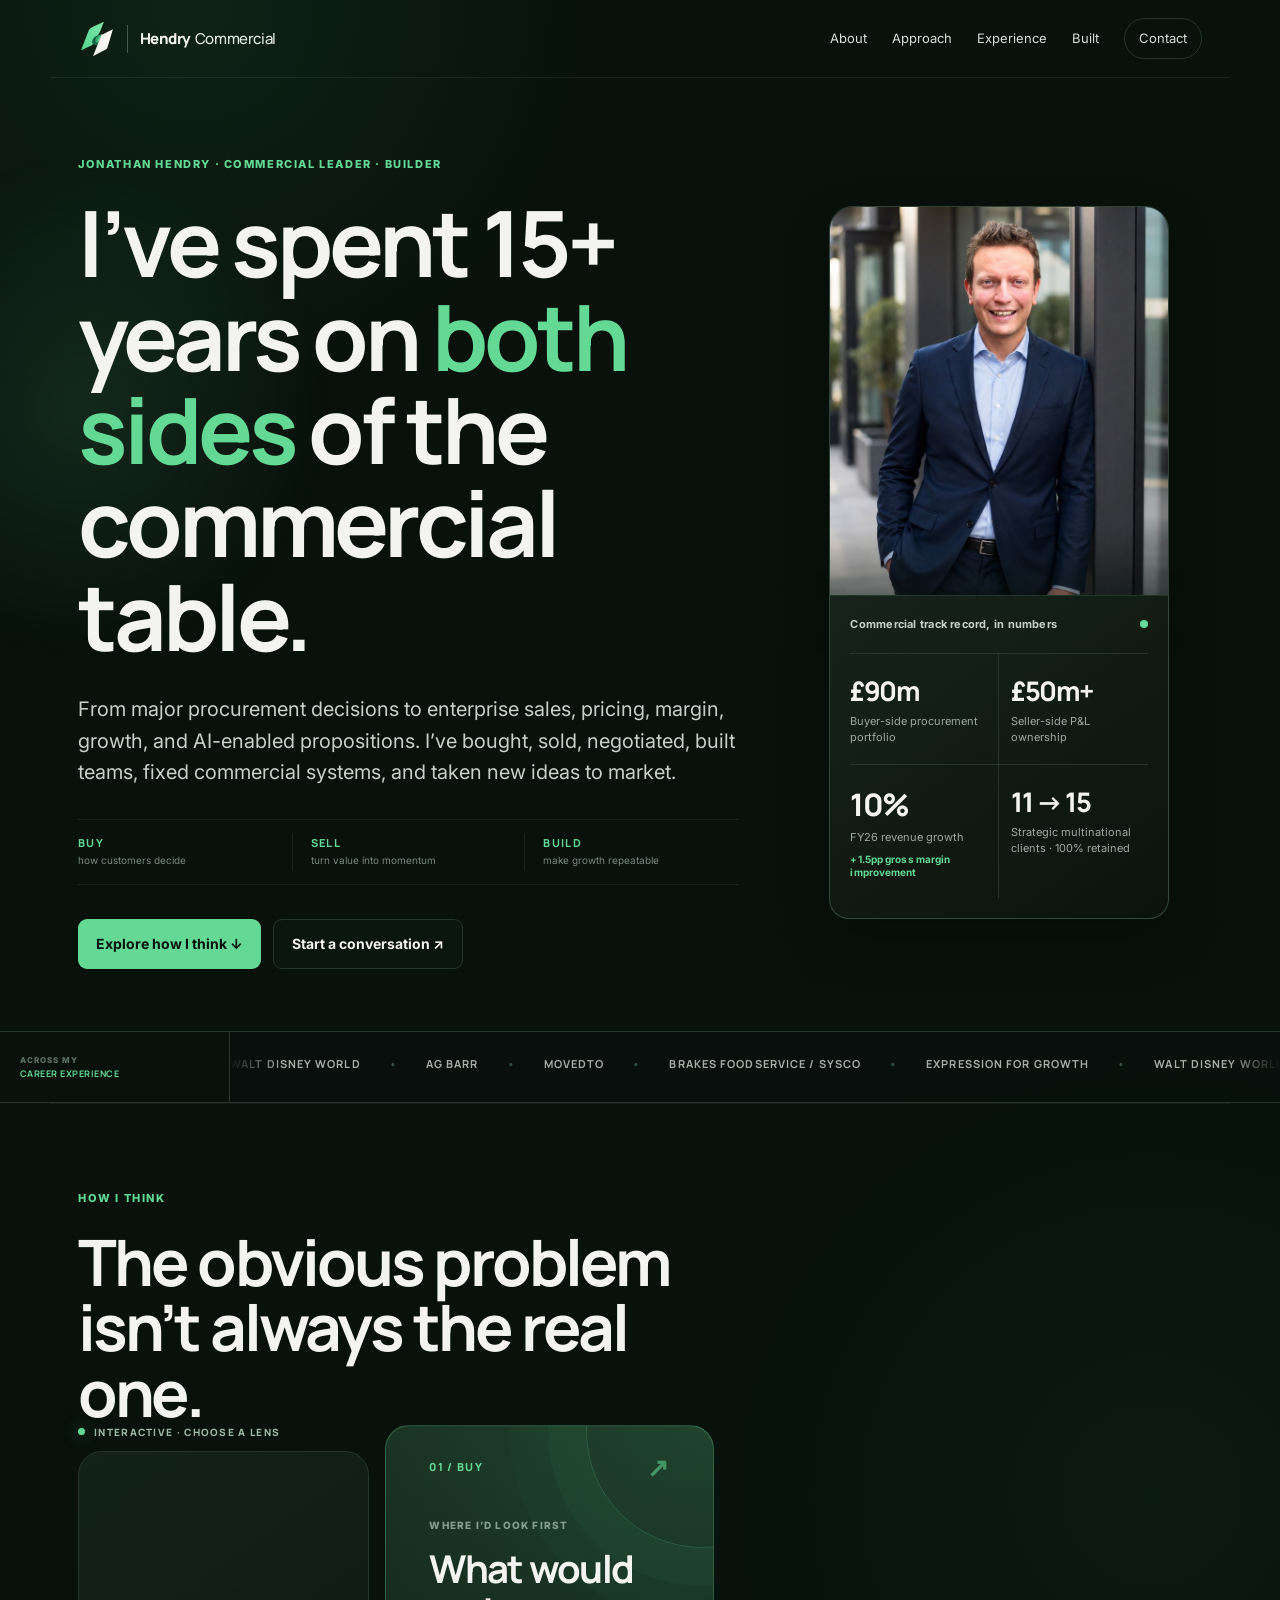
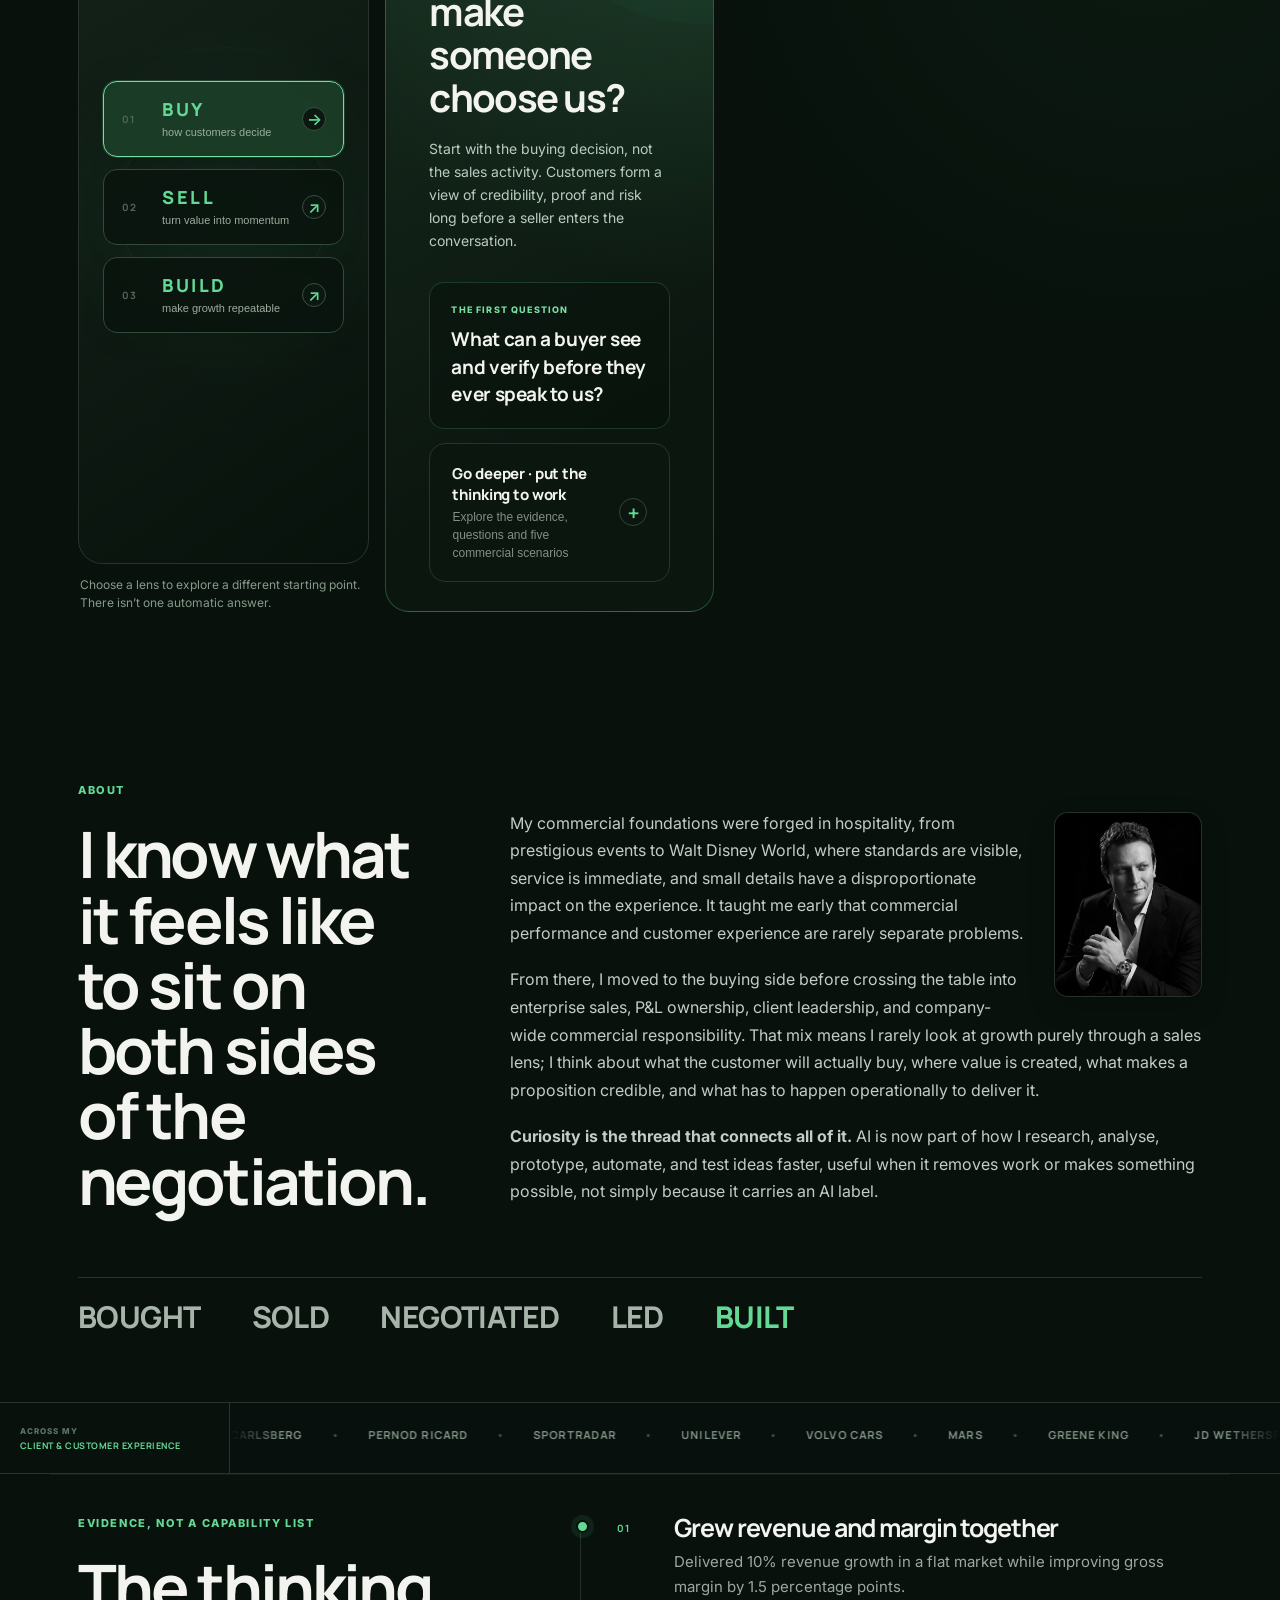
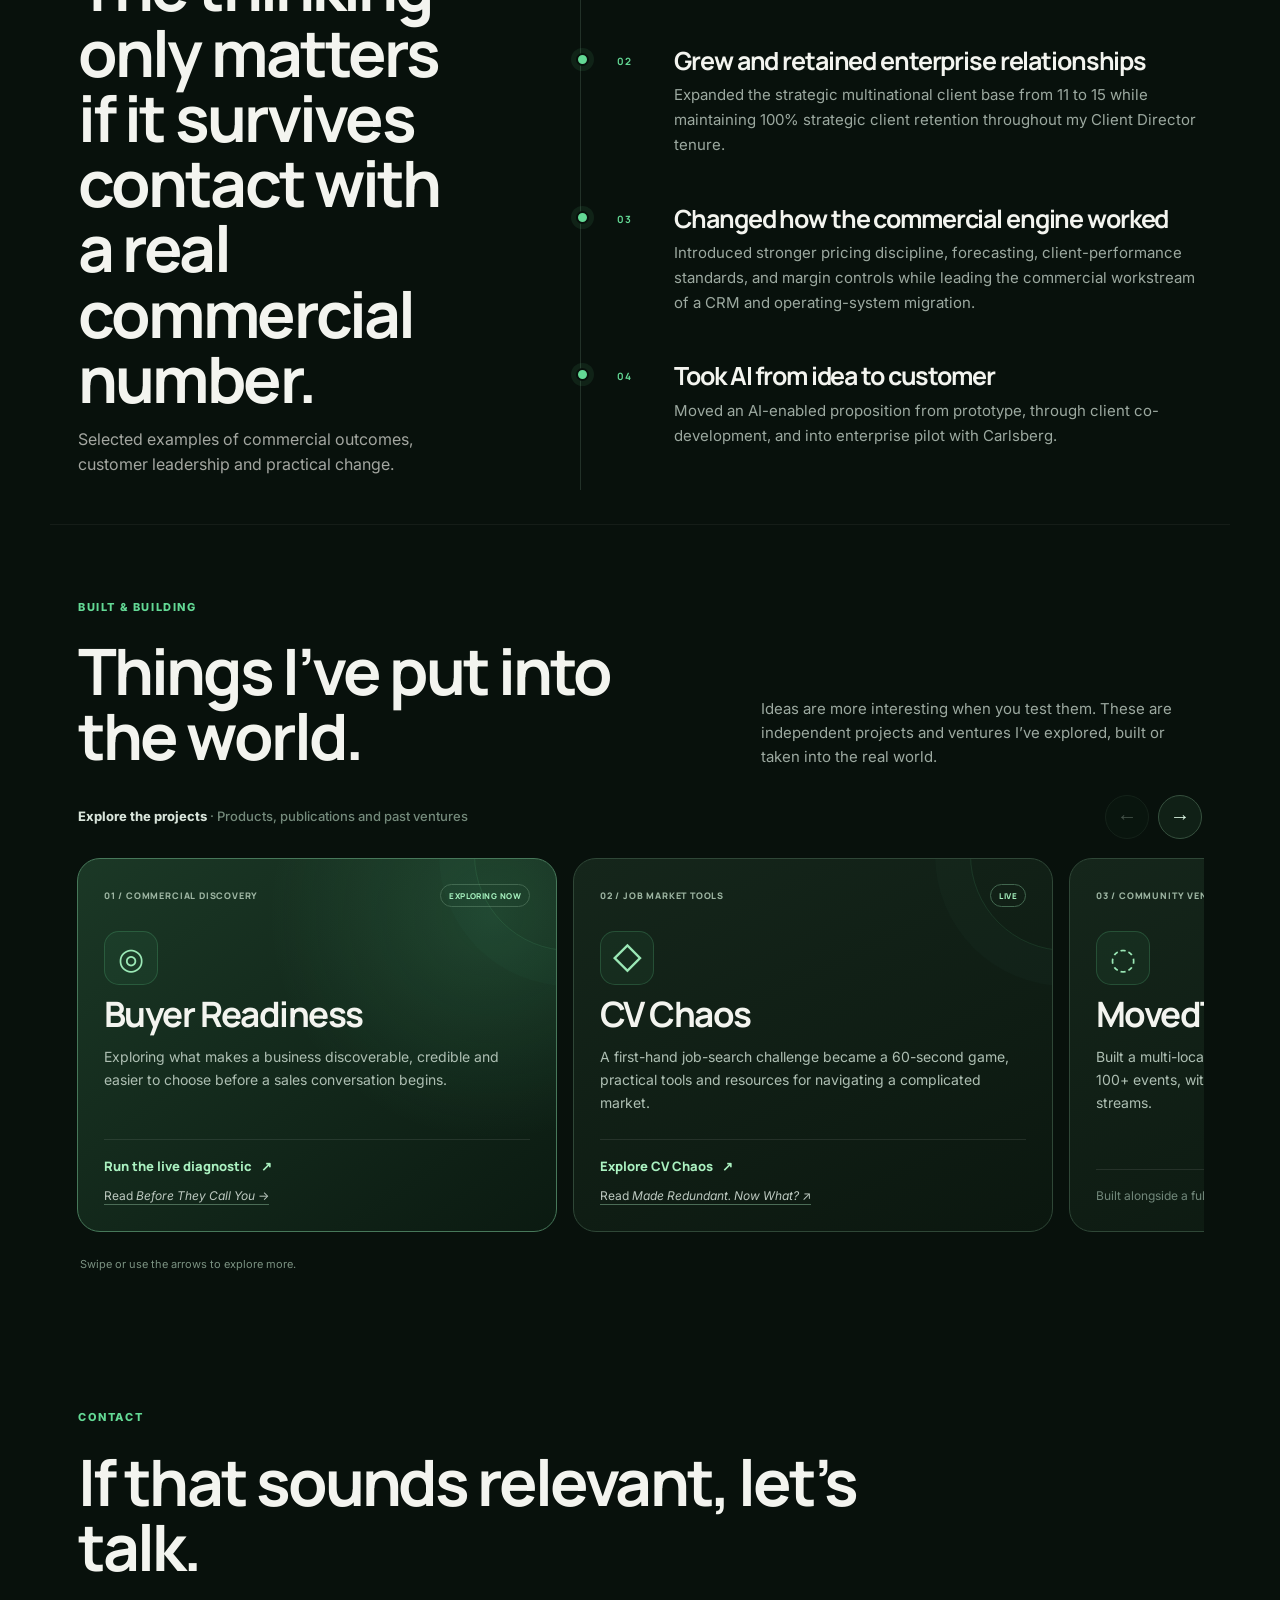
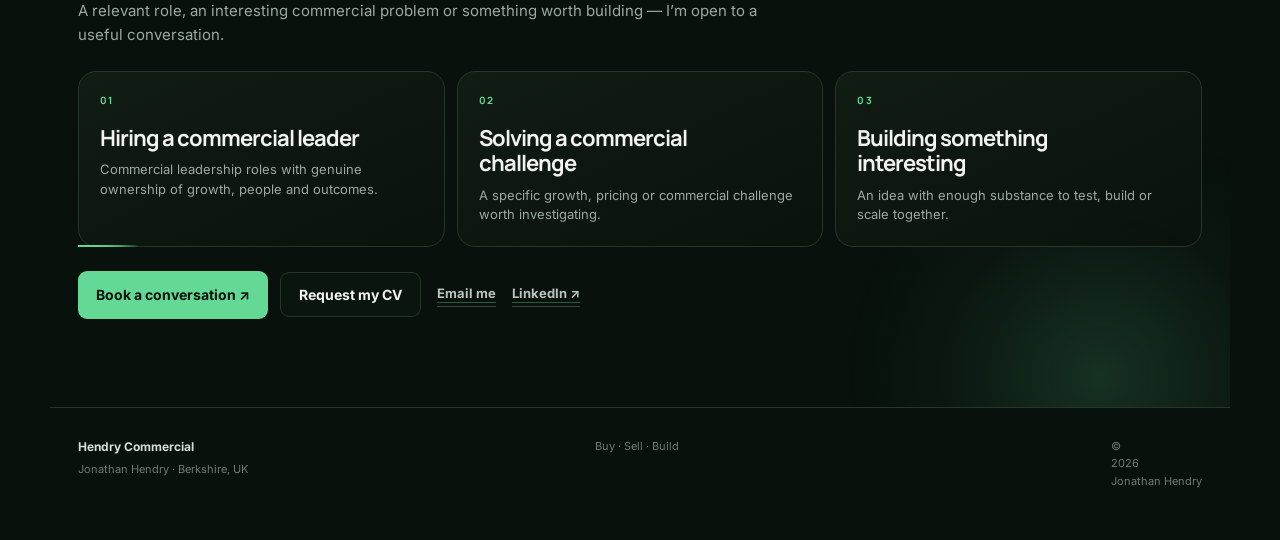
==== commit 95a8d128: "Refactor HTML structure and remove unnecessary tags" ====
--- a/index.html
+++ b/index.html
@@ -128,7 +128,7 @@
             <div><strong class="count-up" data-value="50" data-prefix="£" data-suffix="m+">£50m+</strong><span>Seller-side P&amp;L ownership</span></div>
             <div class="performance-proof"><strong class="metric-static">10%</strong><span>FY26 revenue growth</span><em>+1.5pp gross margin improvement</em></div>
             <div><strong class="metric-static">11 → 15</strong><span>Strategic multinational clients · 100% retained</span></div>
-          </div>
+          </div>  
         </aside>
       </div>
     </section>
@@ -142,14 +142,12 @@
         <div>
           <p class="eyebrow">How I think</p>
           <h2 id="commercial-map-title">The obvious problem isn’t always the real one.</h2>
-        </div>
-        <p>Choose a perspective and see what it changes. BUY, SELL and BUILD are connected ways to investigate a commercial challenge, not a three-step sales pitch.</p>
-      </div>
+       
 
       <div class="commercial-map reveal" data-commercial-map>
         <div class="studio-grid"><div class="studio-left"><p class="studio-kicker"><span class="studio-live-dot" aria-hidden="true"></span> INTERACTIVE · CHOOSE A LENS</p><div class="commercial-web commercial-summary" role="group" aria-label="Choose a commercial perspective"><div class="studio-web-art" aria-hidden="true"><span></span><span></span><span></span></div>
           <button class="commercial-node node-buy is-active" type="button" data-engine-tab="buy" aria-pressed="true" aria-controls="studio-stage">
-            <span>01</span><strong>BUY</strong><small>how customers decide</small>
+            <span>01</span><strong>BUY</strong><small>how customers decide</small>      
           </button>
           <button class="commercial-node node-sell" type="button" data-engine-tab="sell" aria-pressed="false" aria-controls="studio-stage">
             <span>02</span><strong>SELL</strong><small>turn value into momentum</small>
@@ -162,7 +160,7 @@
 <div class="studio-stage-top"><span data-stage-number>01 / BUY</span><span class="studio-stage-mark" aria-hidden="true">↗</span></div>
 <div class="studio-stage-main"><p class="studio-stage-eyebrow">WHERE I’D LOOK FIRST</p><h3 data-stage-title>What would make someone choose us?</h3><p class="studio-stage-description" data-stage-description>Start with the buying decision, not the sales activity. Customers form a view of credibility, proof and risk long before a seller enters the conversation.</p></div>
 <div class="studio-first-question"><span>THE FIRST QUESTION</span><p data-stage-question>What can a buyer see and verify before they ever speak to us?</p></div>
-<p class="studio-stage-next" data-stage-next>Then compare the experience with two credible alternatives from the buyer’s perspective.</p></div></div>
+
 
         <button class="framework-toggle" type="button" data-framework-toggle aria-expanded="false" aria-controls="commercial-framework-detail">
           <span><strong>Go deeper · put the thinking to work</strong><small>Explore the evidence, questions and five commercial scenarios</small></span>
@@ -172,7 +170,7 @@
         <div id="commercial-framework-detail" class="commercial-framework-detail" data-framework-detail hidden>
           <div class="commercial-panel">
             <article class="engine-panel is-active" data-engine-panel="buy">
-              <div class="engine-panel-top"><span>BUY</span><em>Start outside the organisation</em></div>
+              
               <h3>Make the business easier to buy.</h3>
               <p>Before sales gets involved, the buyer is already deciding whether the problem matters, who is credible, and whether changing feels worth the risk.</p>
               <div class="engine-panel-columns">
@@ -206,7 +204,7 @@
             <div class="commercial-pressure" data-commercial-pressure>
               <div class="pressure-head">
                 <div><span class="pressure-kicker">Apply it to a real situation</span><h3>What feels wrong?</h3></div>
-                <p>Choose a symptom to explore a commercially relevant question and practical first move; the diagnosis still needs evidence.</p>
+                
               </div>
               <div class="pressure-options" role="group" aria-label="Commercial pressure test">
                 <button type="button" class="pressure-option is-active" data-pressure="conversion">Qualified pipeline. Not enough wins.</button>
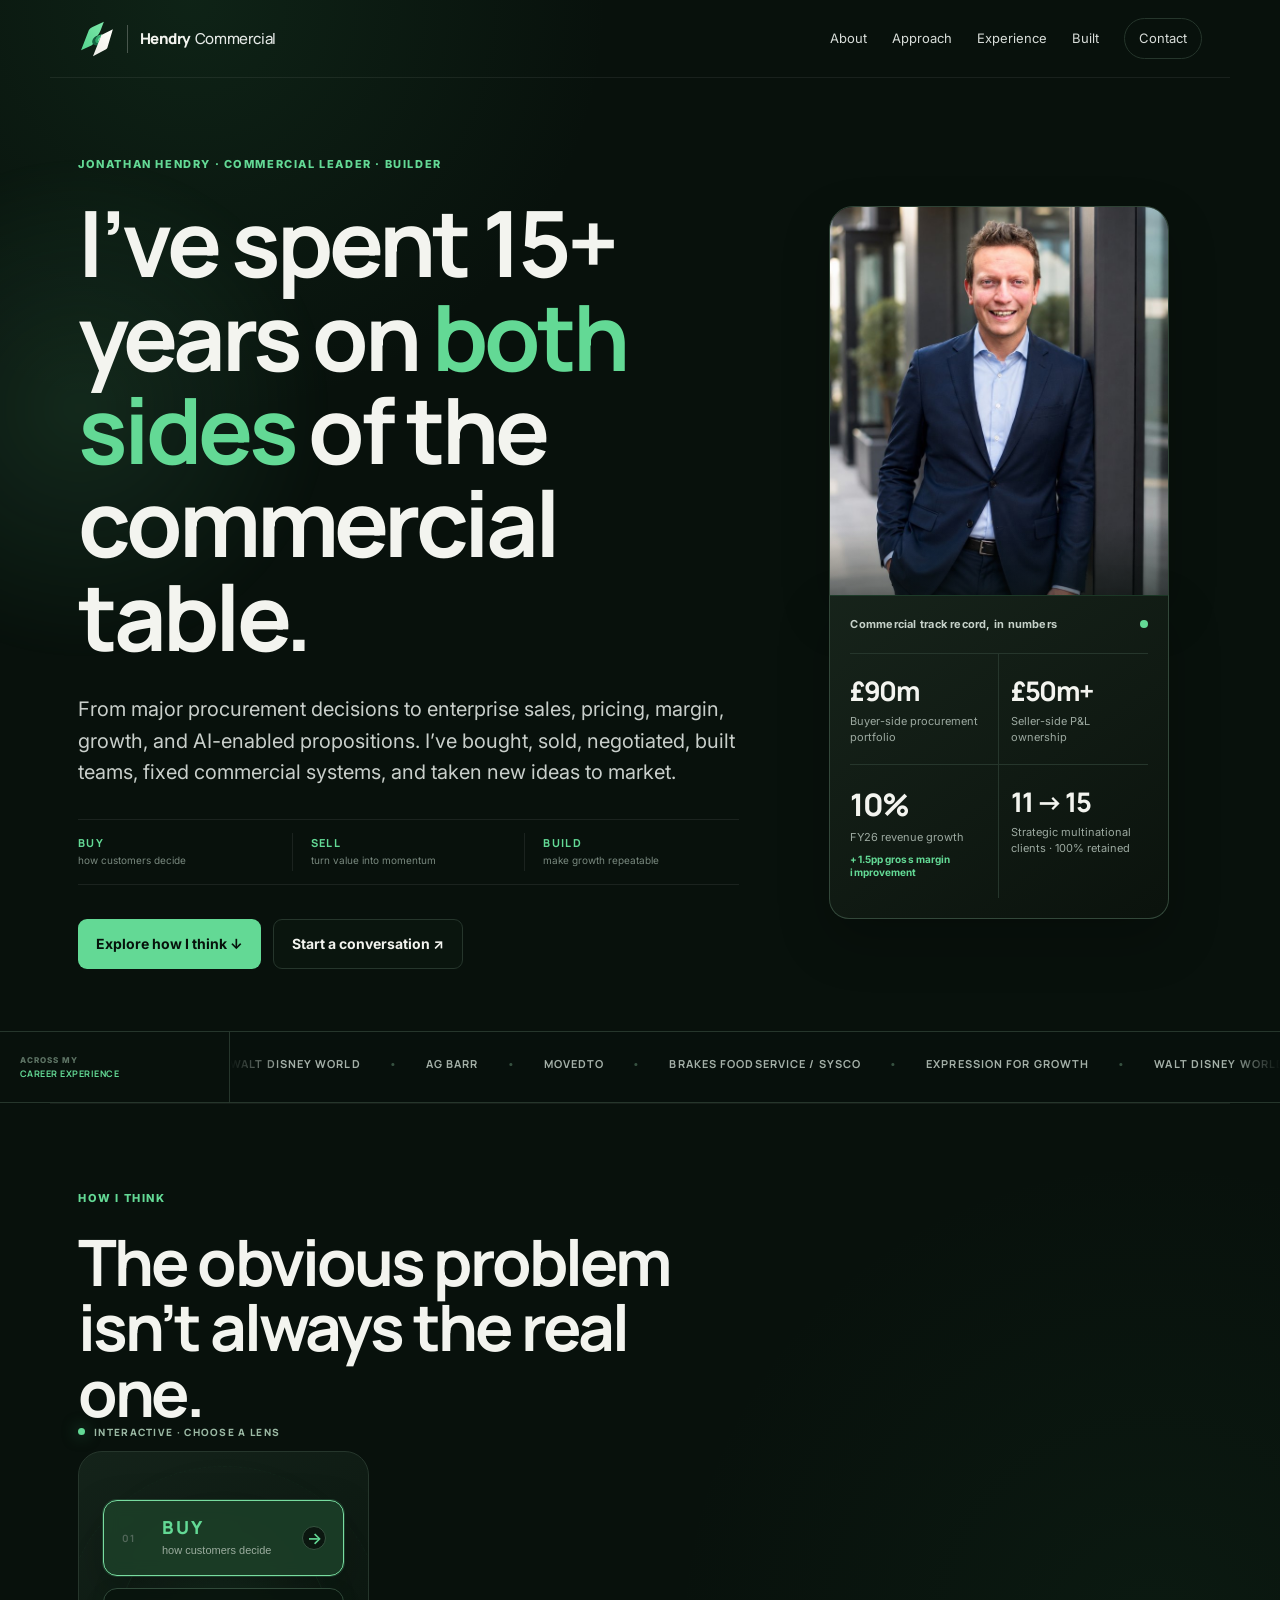
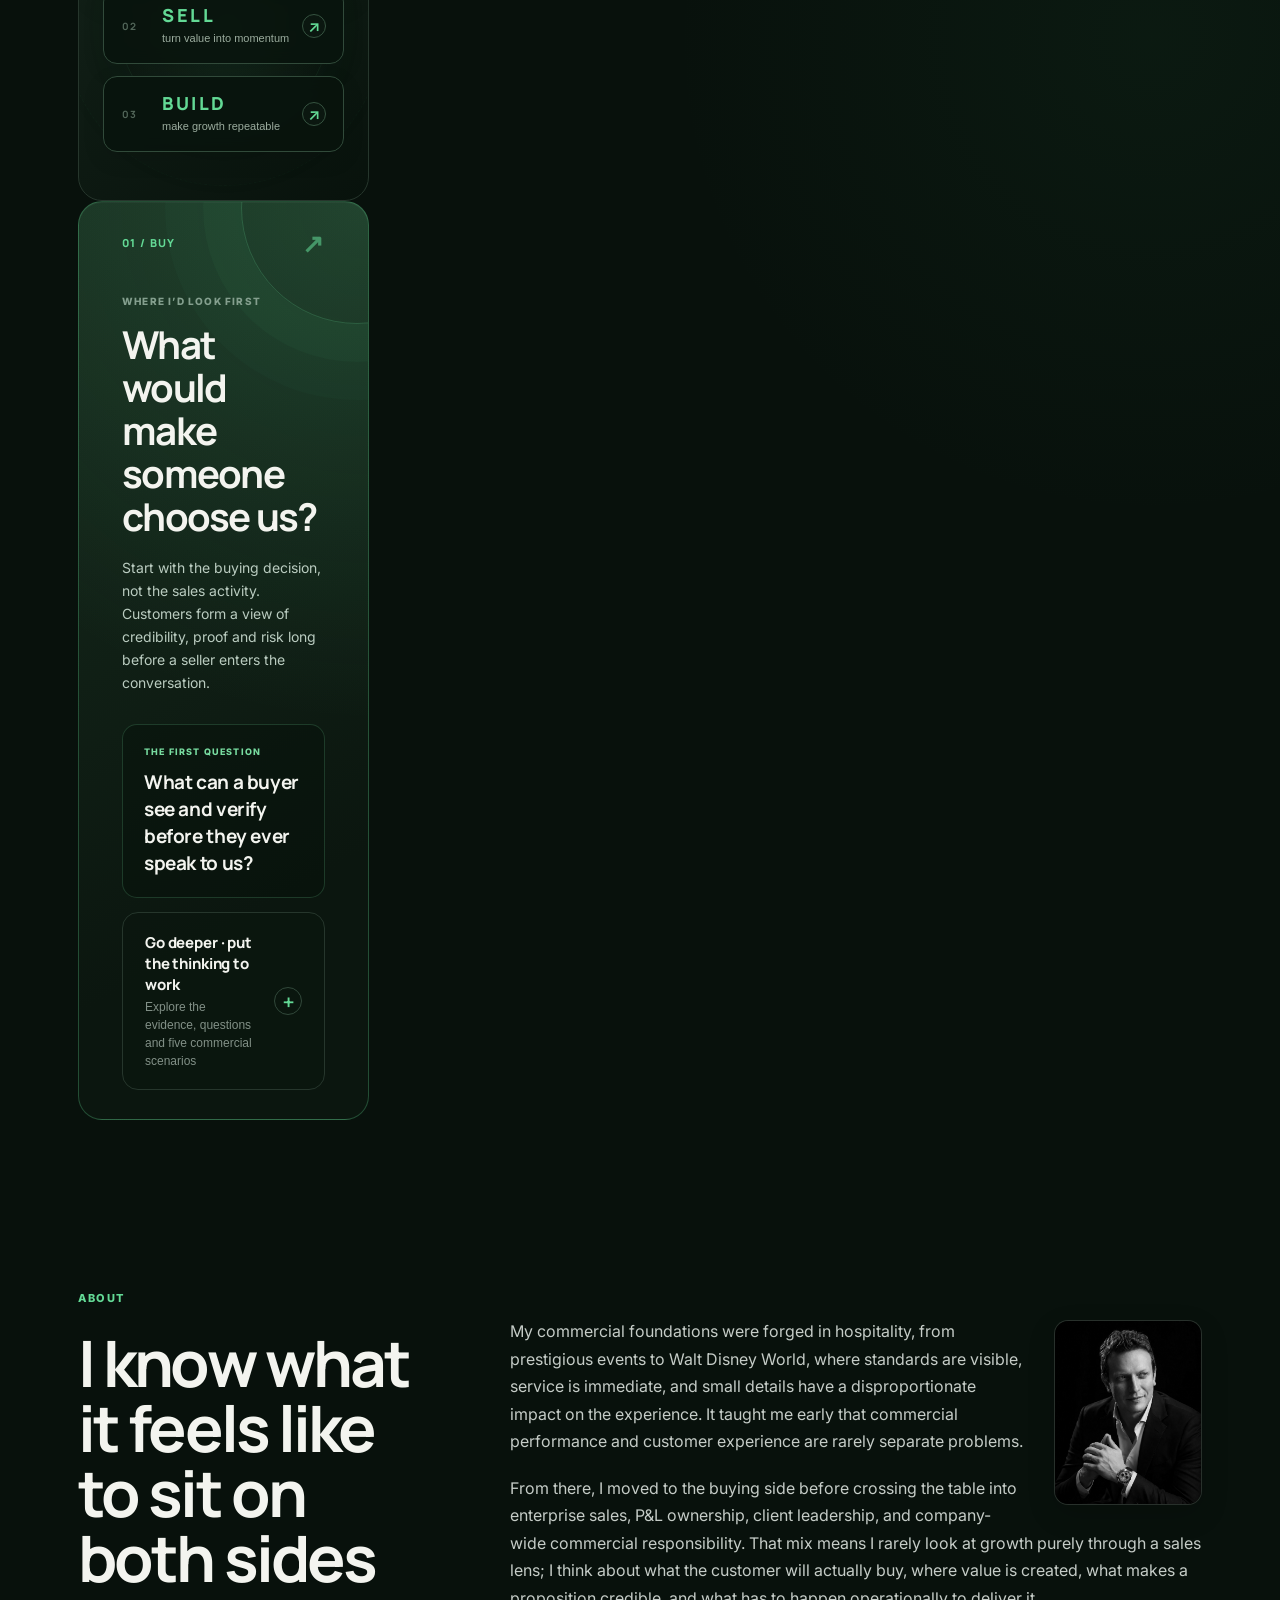
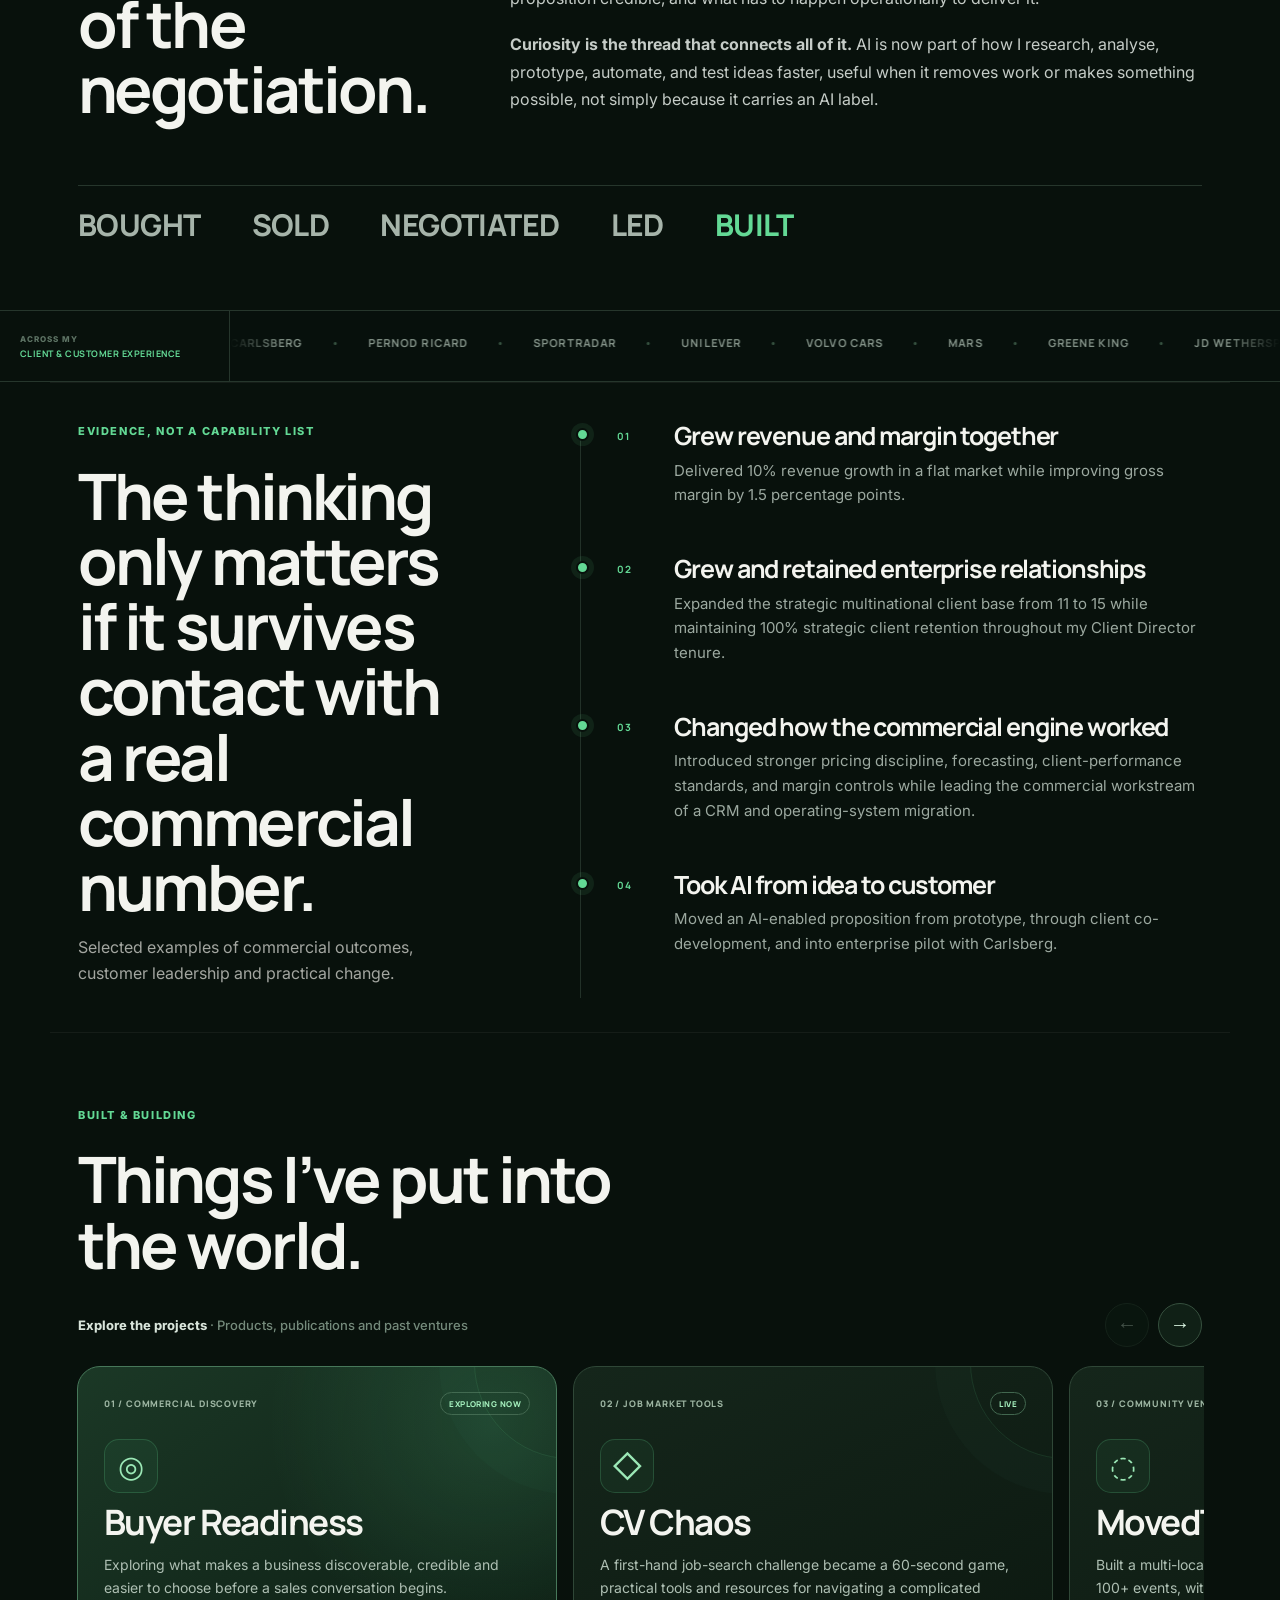
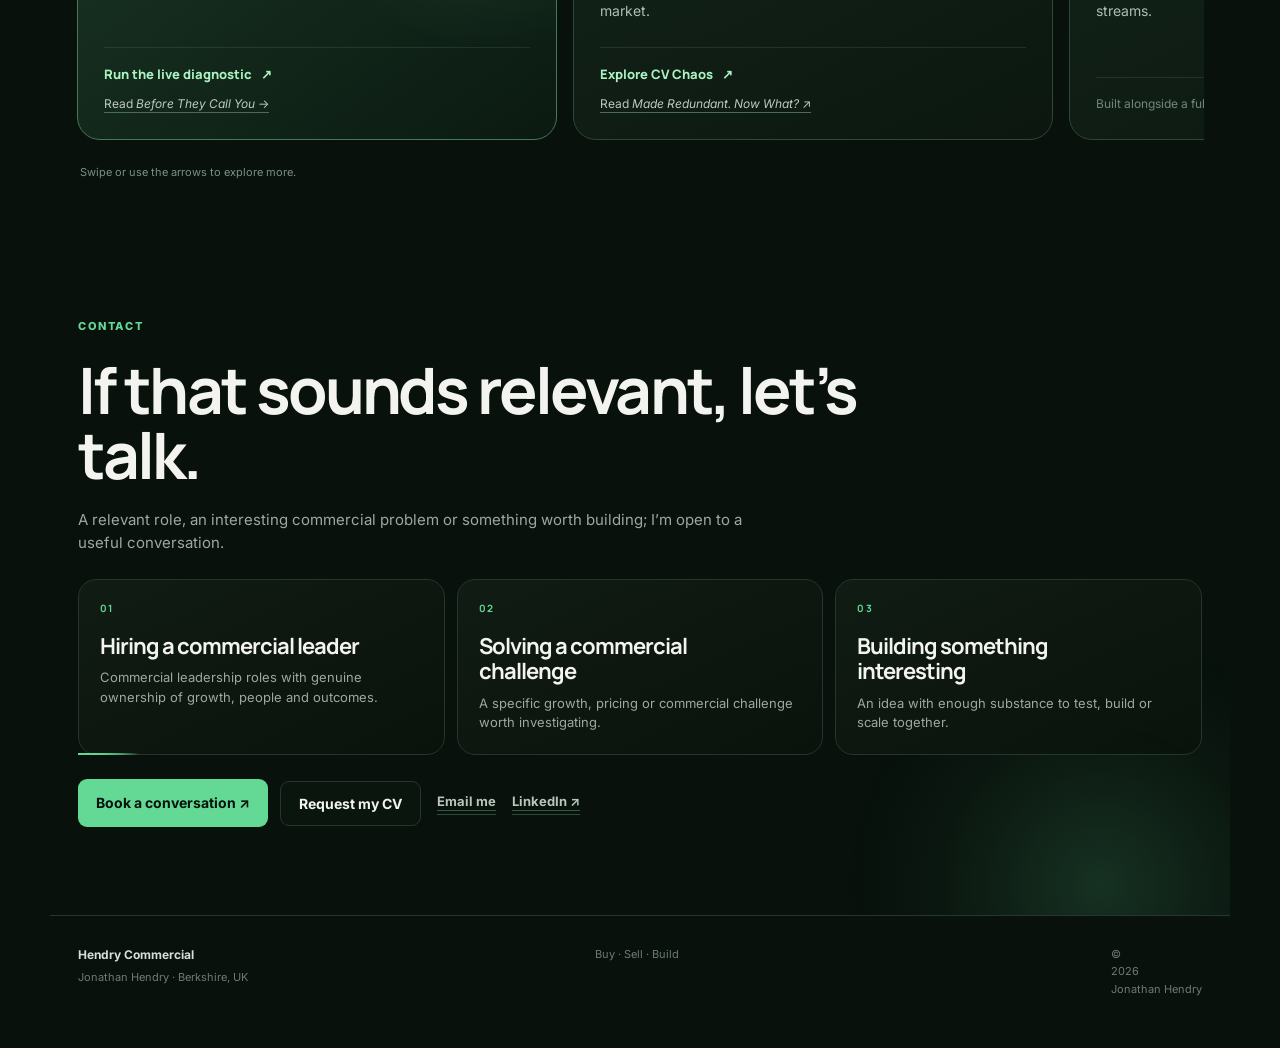
==== commit 486e0f64: "Refine contact section wording Updated contact section text for clarity." ====
--- a/index.html
+++ b/index.html
@@ -155,7 +155,7 @@
           <button class="commercial-node node-build" type="button" data-engine-tab="build" aria-pressed="false" aria-controls="studio-stage">
             <span>03</span><strong>BUILD</strong><small>make growth repeatable</small>
           </button>
-        </div><p class="studio-instruction">Choose a lens to explore a different starting point. There isn’t one automatic answer.</p></div>
+        </div>
 <div class="studio-stage" id="studio-stage" aria-live="polite" aria-atomic="true">
 <div class="studio-stage-top"><span data-stage-number>01 / BUY</span><span class="studio-stage-mark" aria-hidden="true">↗</span></div>
 <div class="studio-stage-main"><p class="studio-stage-eyebrow">WHERE I’D LOOK FIRST</p><h3 data-stage-title>What would make someone choose us?</h3><p class="studio-stage-description" data-stage-description>Start with the buying decision, not the sales activity. Customers form a view of credibility, proof and risk long before a seller enters the conversation.</p></div>
@@ -297,7 +297,7 @@
           <p class="eyebrow">Built &amp; building</p>
           <h2>Things I’ve put into the world.</h2>
         </div>
-        <p>Ideas are more interesting when you test them. These are independent projects and ventures I’ve explored, built or taken into the real world.</p>
+       
       </div>
       <div class="project-head reveal">
         <p>Explore the projects <span>· Products, publications and past ventures</span></p>
@@ -347,7 +347,7 @@
     
 
     <section id="contact" class="section contact pointer-glow contact-pointer-glow">
-      <div class="contact-aura" aria-hidden="true"></div><div class="contact-intro reveal"><p class="eyebrow">Contact</p><h2>If that sounds relevant, let’s talk.</h2><p>A relevant role, an interesting commercial problem or something worth building — I’m open to a useful conversation.</p></div>
+      <div class="contact-aura" aria-hidden="true"></div><div class="contact-intro reveal"><p class="eyebrow">Contact</p><h2>If that sounds relevant, let’s talk.</h2><p>A relevant role, an interesting commercial problem or something worth building; I’m open to a useful conversation.</p></div>
       <div class="contact-paths"><article class="contact-path reveal"><span class="contact-path-no">01</span><h3>Hiring a commercial leader</h3><p>Commercial leadership roles with genuine ownership of growth, people and outcomes.</p><div class="card-line contact-card-line" aria-hidden="true"></div></article><article class="contact-path reveal"><span class="contact-path-no">02</span><h3>Solving a commercial challenge</h3><p>A specific growth, pricing or commercial challenge worth investigating.</p><div class="card-line contact-card-line" aria-hidden="true"></div></article><article class="contact-path reveal"><span class="contact-path-no">03</span><h3>Building something interesting</h3><p>An idea with enough substance to test, build or scale together.</p><div class="card-line contact-card-line" aria-hidden="true"></div></article></div>
       <div class="contact-actions reveal"><a class="button primary magnetic" href="https://koalendar.com/e/meet-with-jonathan-5" target="_blank" rel="noreferrer">Book a conversation ↗</a><button class="button ghost button-reset" type="button" data-open-cv>Request my CV</button><a class="contact-text-link" href="mailto:jonny@hendrycommercial.co.uk">Email me</a><a class="contact-text-link" href="https://www.linkedin.com/in/jshendry" target="_blank" rel="noreferrer">LinkedIn ↗</a></div>
     </section>
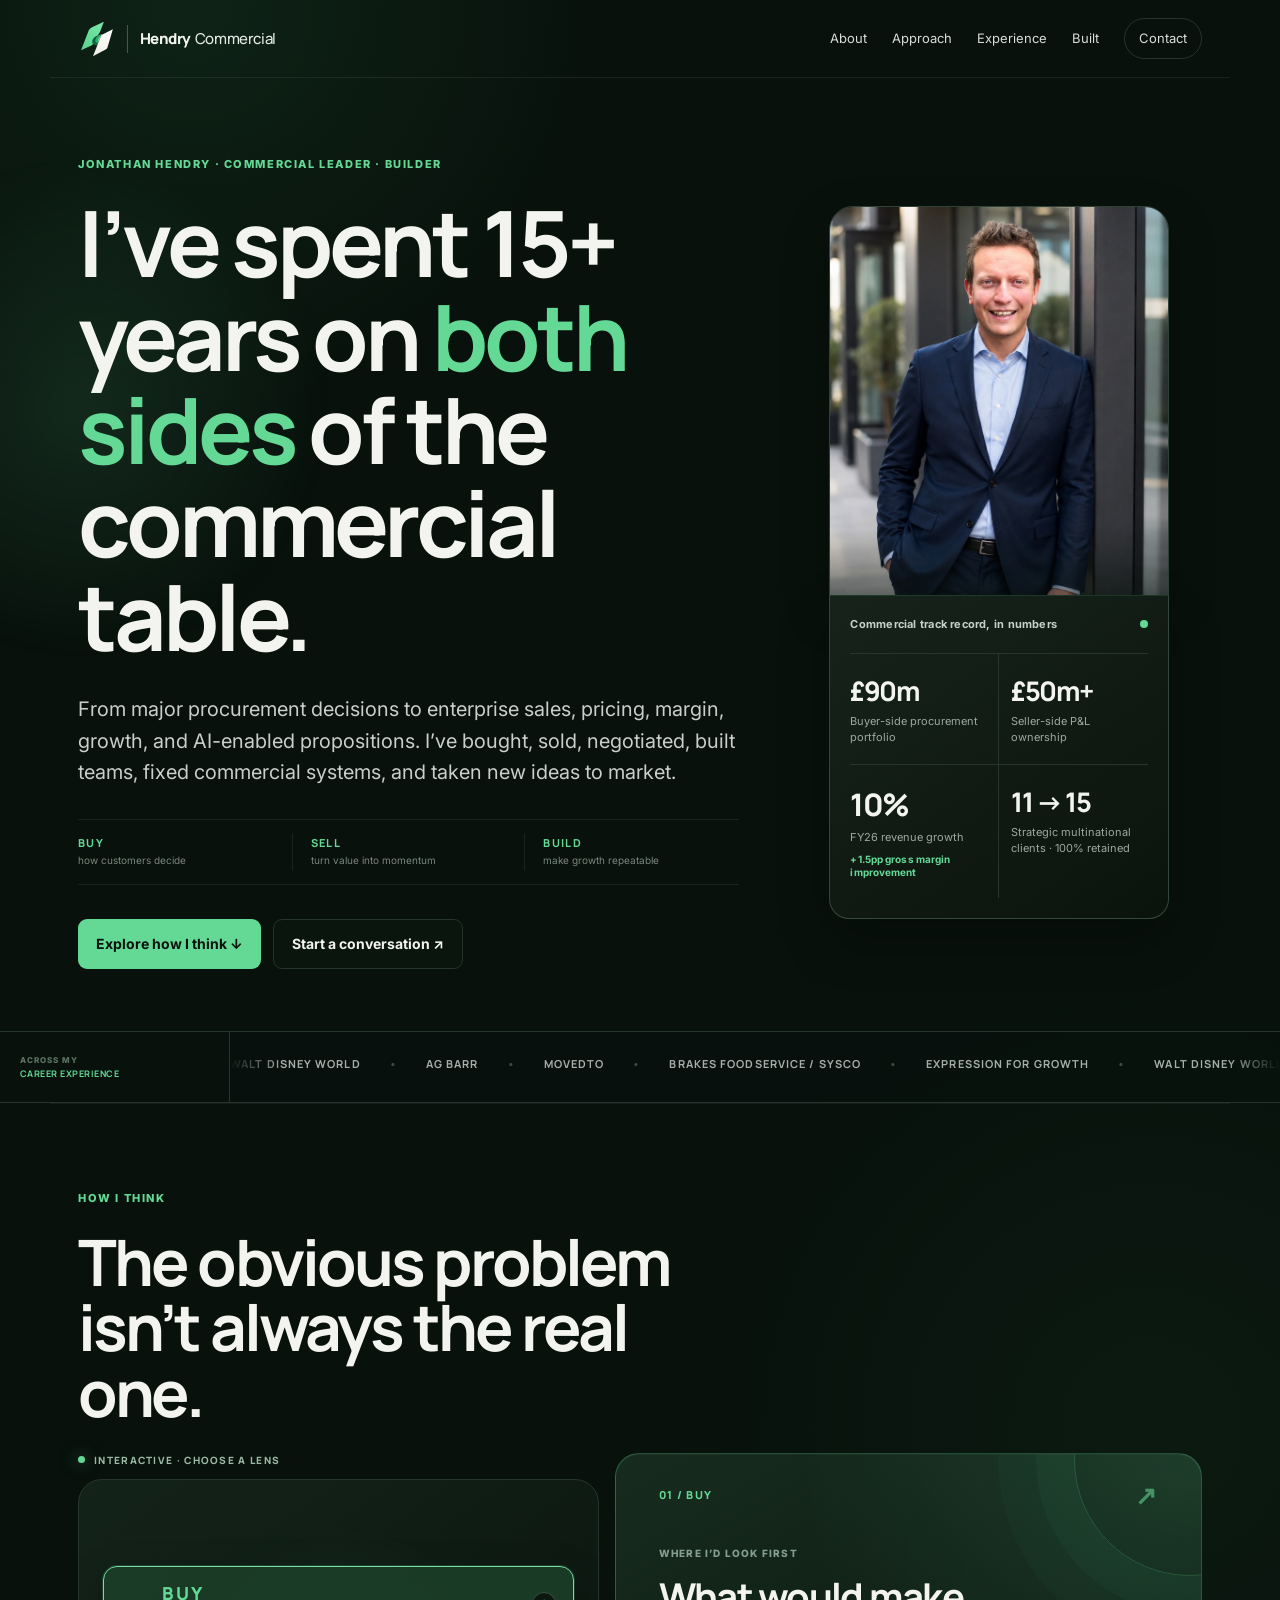
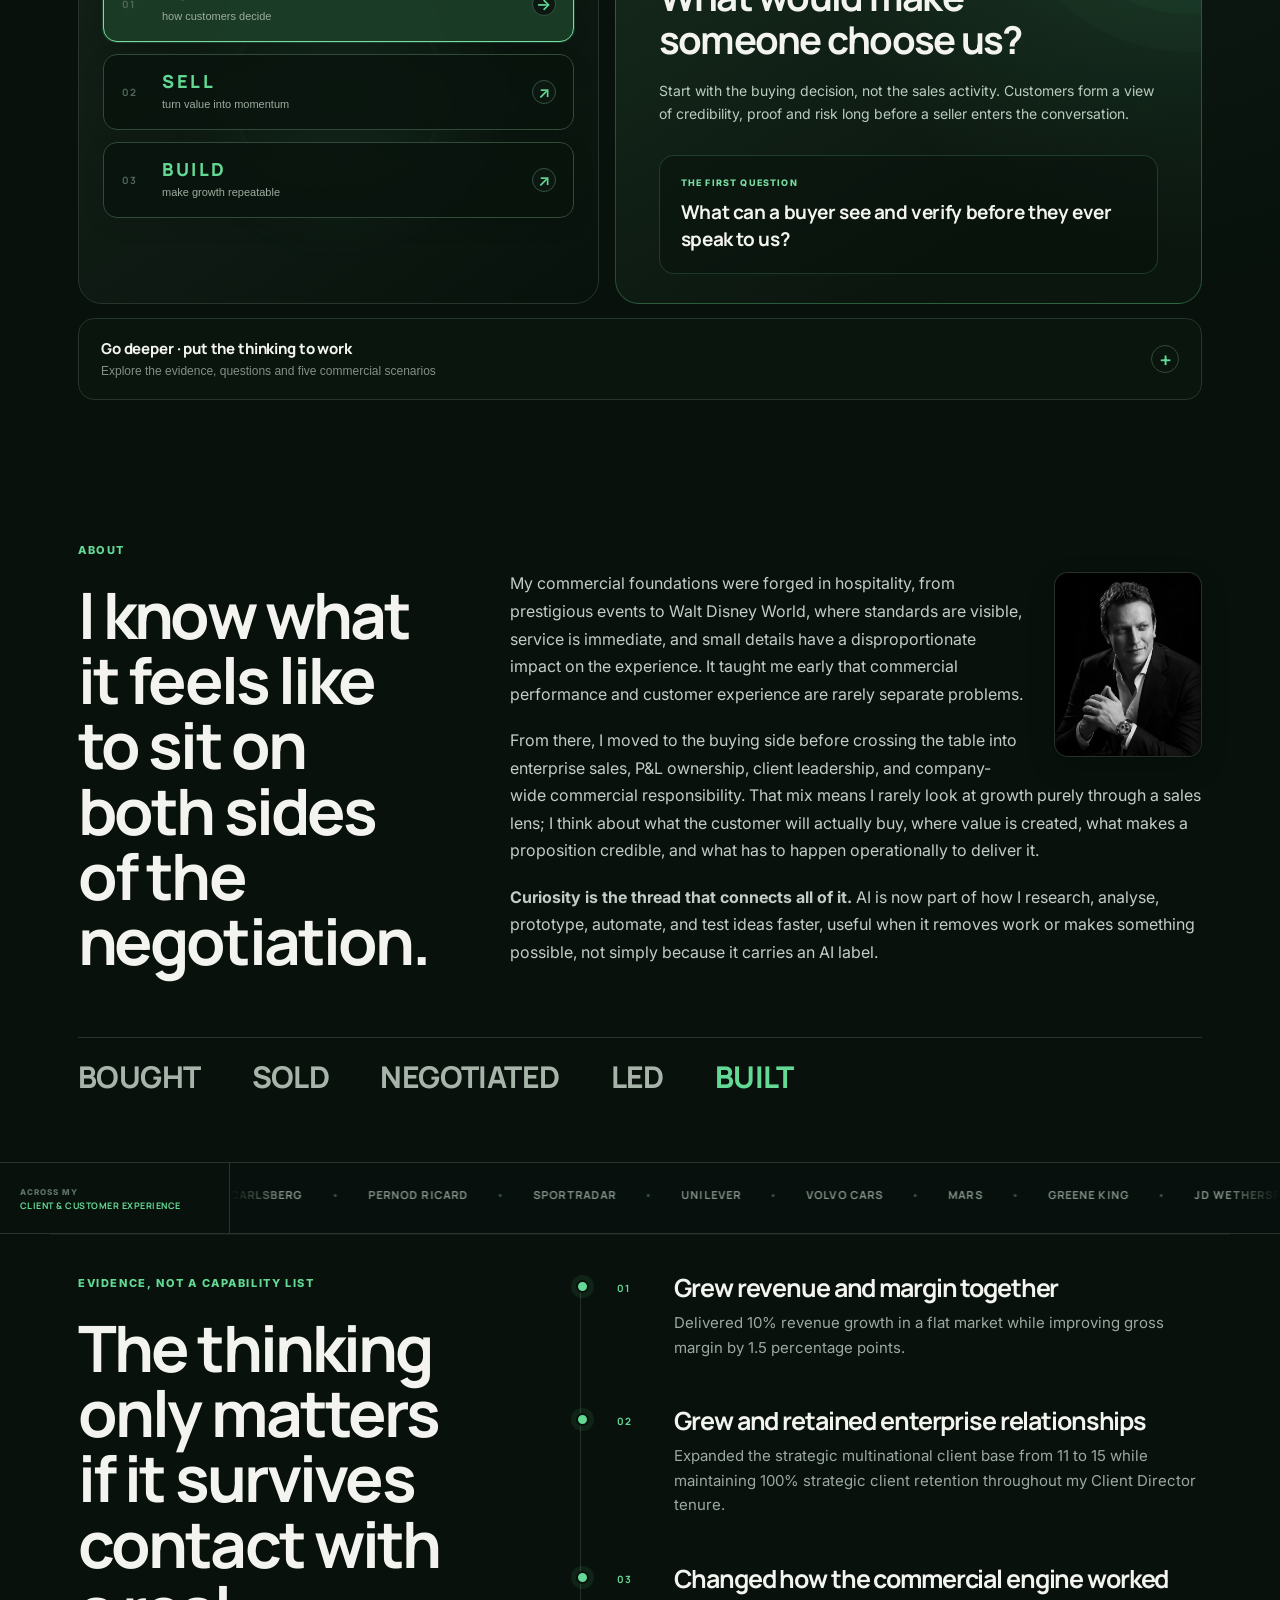
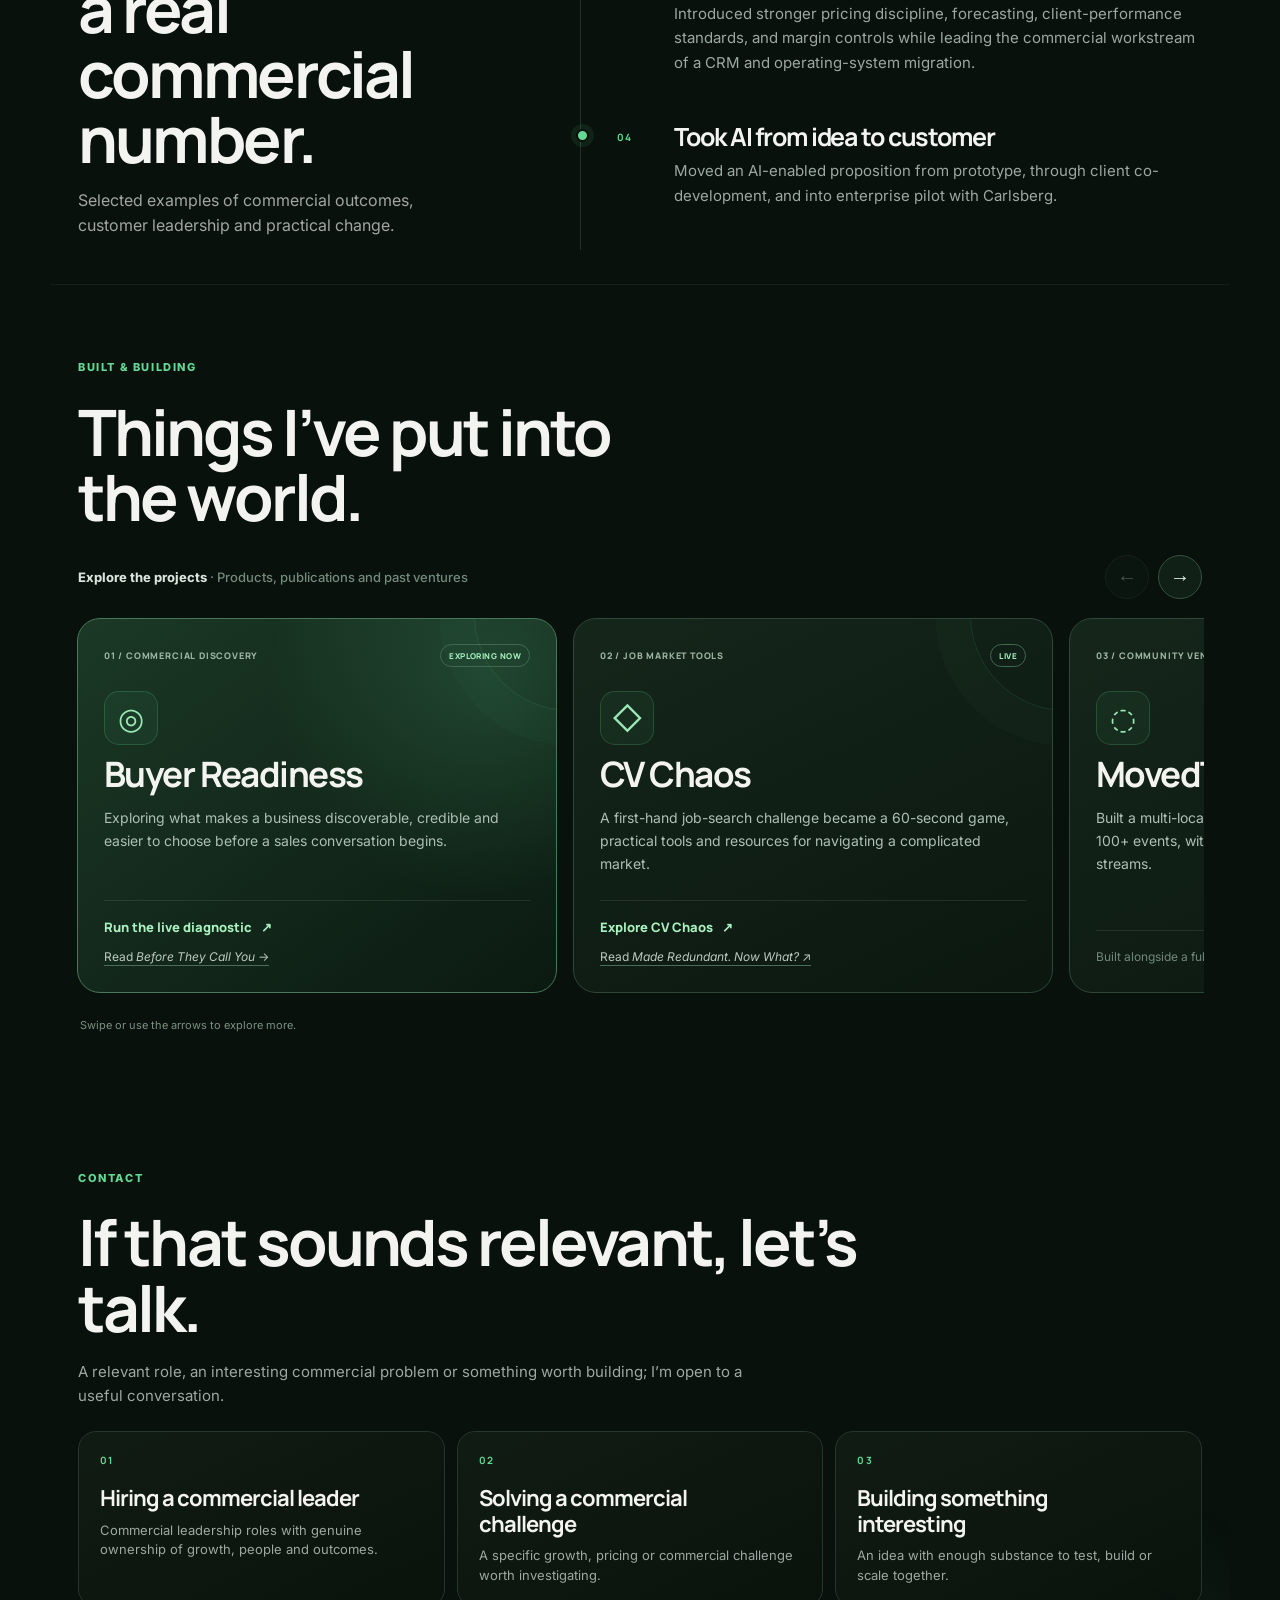
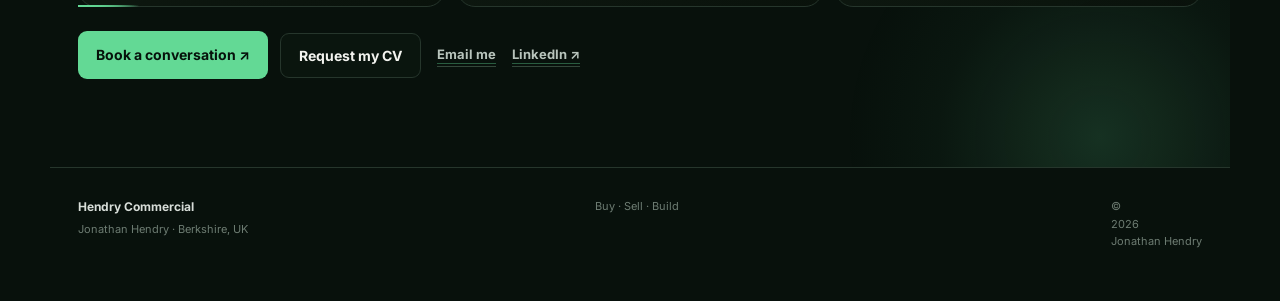
==== commit 8271dc2b: "Restore commercial studio grid nesting without reverting recent copy edits" ====
--- a/index.html
+++ b/index.html
@@ -142,7 +142,8 @@
         <div>
           <p class="eyebrow">How I think</p>
           <h2 id="commercial-map-title">The obvious problem isn’t always the real one.</h2>
-       
+        </div>
+      </div>
 
       <div class="commercial-map reveal" data-commercial-map>
         <div class="studio-grid"><div class="studio-left"><p class="studio-kicker"><span class="studio-live-dot" aria-hidden="true"></span> INTERACTIVE · CHOOSE A LENS</p><div class="commercial-web commercial-summary" role="group" aria-label="Choose a commercial perspective"><div class="studio-web-art" aria-hidden="true"><span></span><span></span><span></span></div>
@@ -156,11 +157,13 @@
             <span>03</span><strong>BUILD</strong><small>make growth repeatable</small>
           </button>
         </div>
+        </div>
 <div class="studio-stage" id="studio-stage" aria-live="polite" aria-atomic="true">
 <div class="studio-stage-top"><span data-stage-number>01 / BUY</span><span class="studio-stage-mark" aria-hidden="true">↗</span></div>
 <div class="studio-stage-main"><p class="studio-stage-eyebrow">WHERE I’D LOOK FIRST</p><h3 data-stage-title>What would make someone choose us?</h3><p class="studio-stage-description" data-stage-description>Start with the buying decision, not the sales activity. Customers form a view of credibility, proof and risk long before a seller enters the conversation.</p></div>
 <div class="studio-first-question"><span>THE FIRST QUESTION</span><p data-stage-question>What can a buyer see and verify before they ever speak to us?</p></div>
-
+</div>
+</div>
 
         <button class="framework-toggle" type="button" data-framework-toggle aria-expanded="false" aria-controls="commercial-framework-detail">
           <span><strong>Go deeper · put the thinking to work</strong><small>Explore the evidence, questions and five commercial scenarios</small></span>
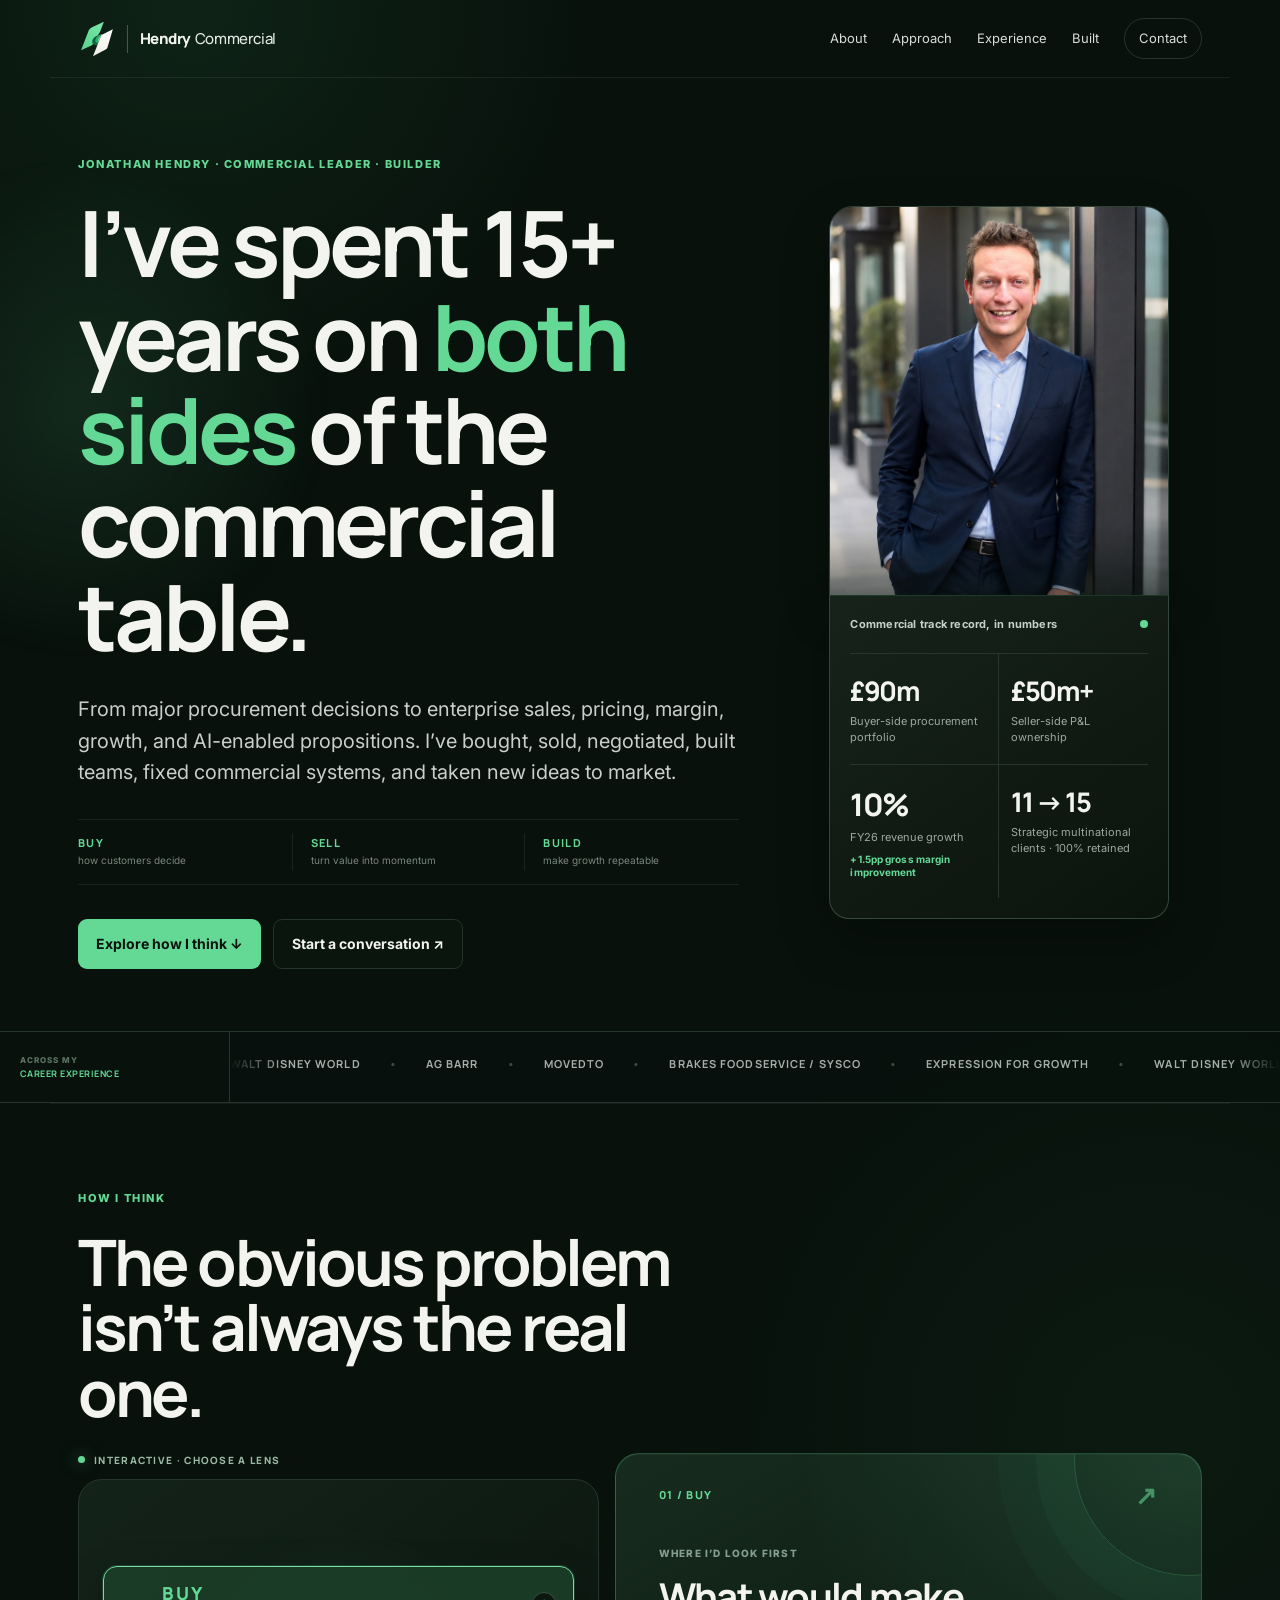
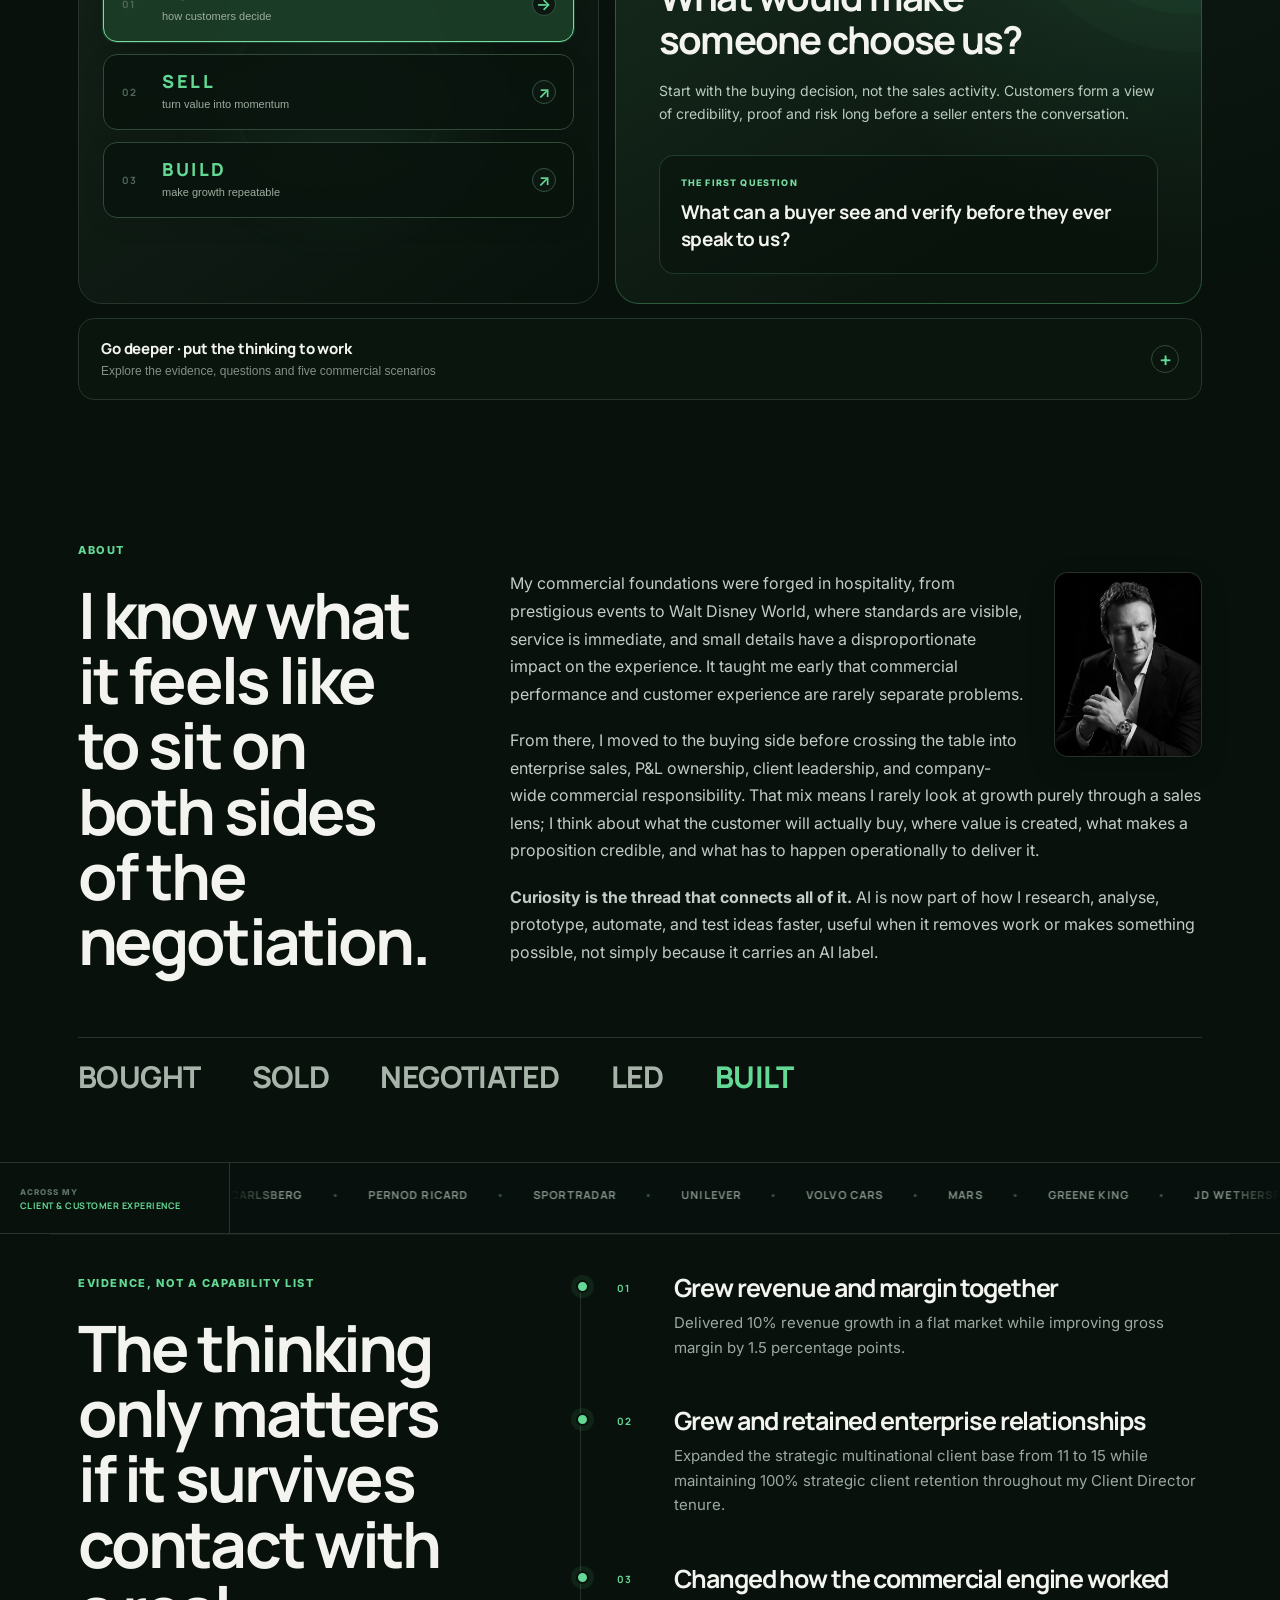
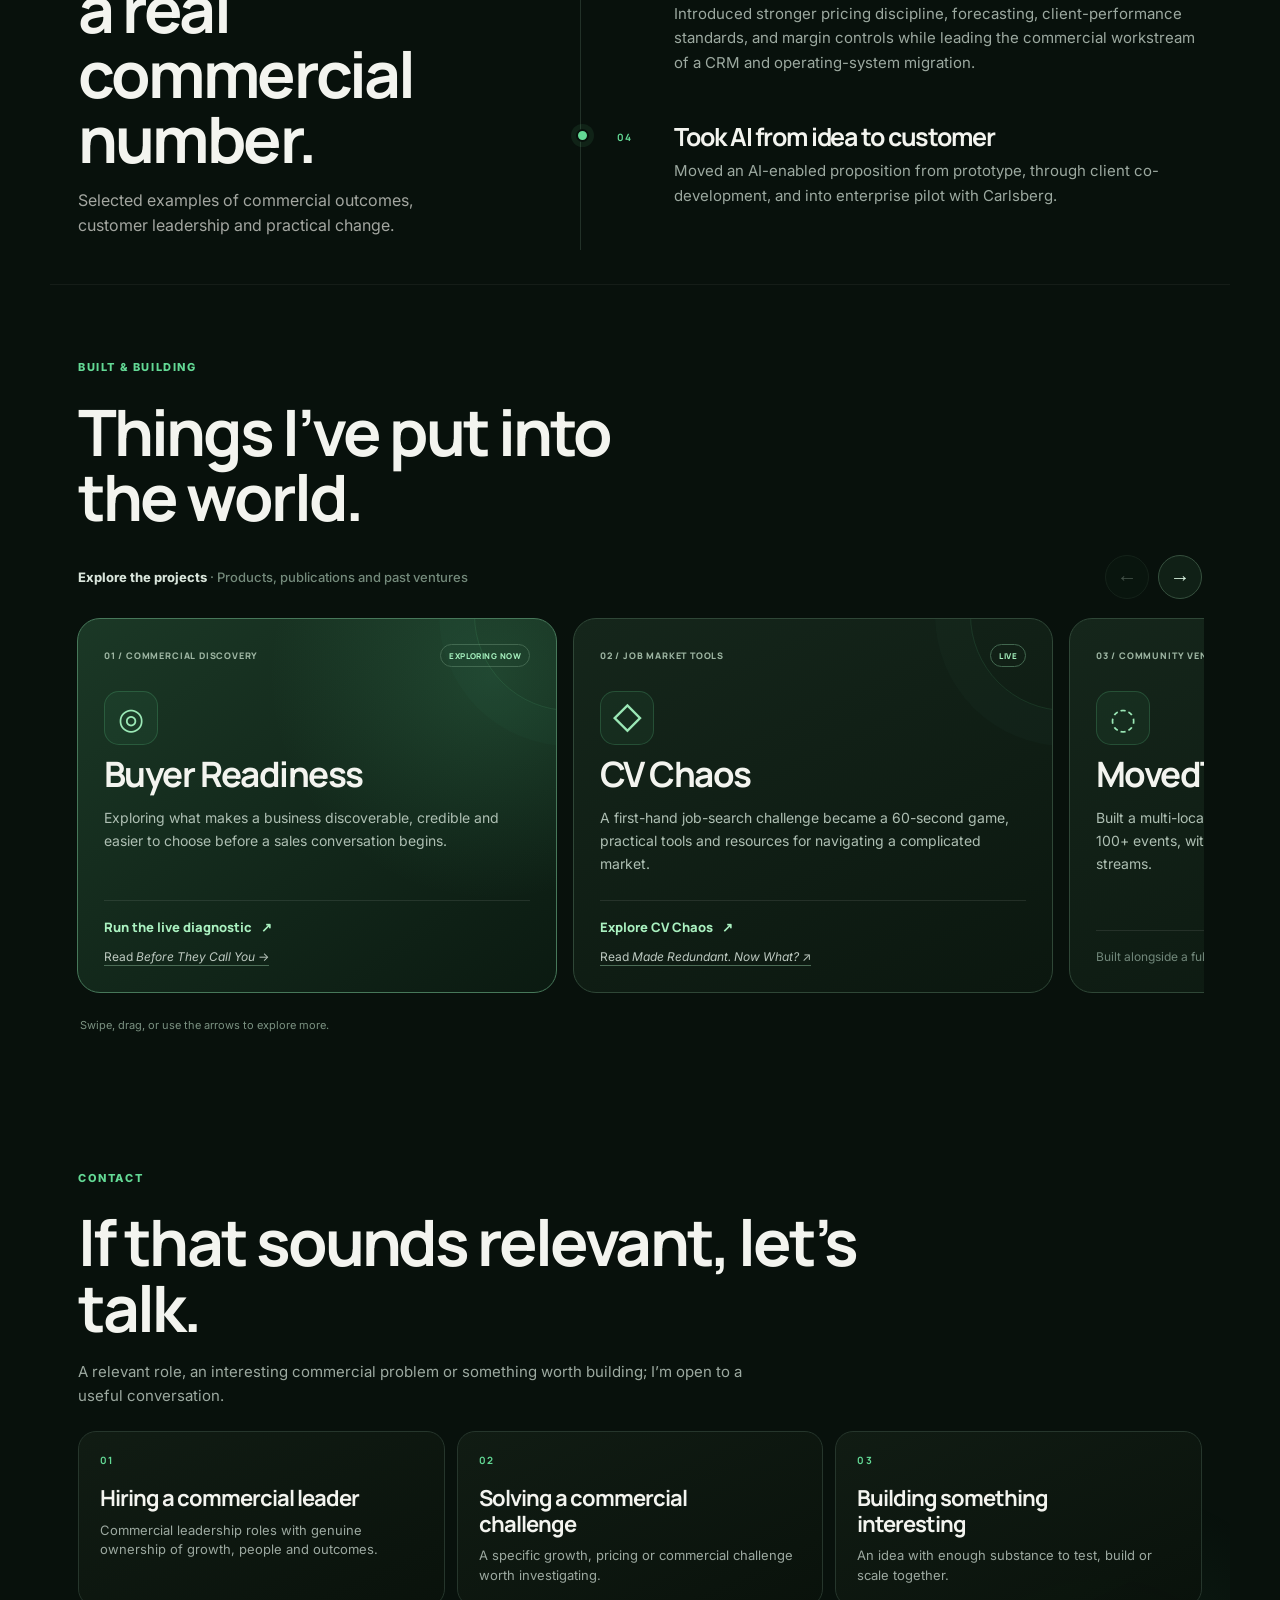
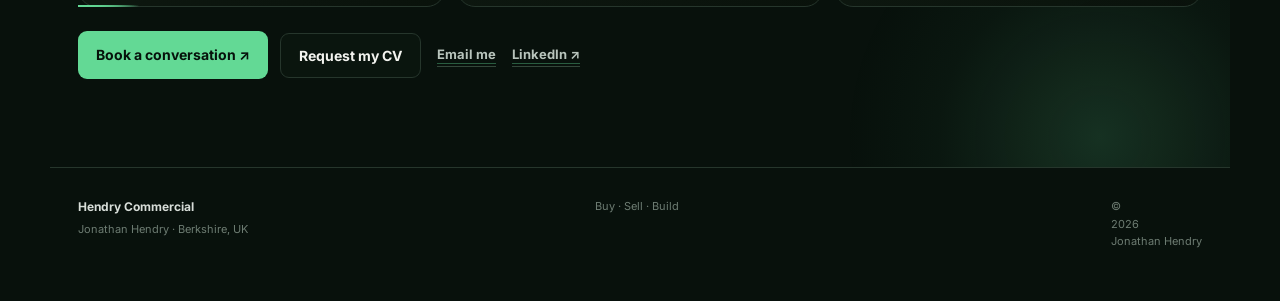
==== commit 3f46cf2a: "Remove two explanatory phrases and clarify carousel affordance" ====
--- a/index.html
+++ b/index.html
@@ -36,7 +36,7 @@
   <link rel="preconnect" href="https://fonts.googleapis.com">
   <link rel="preconnect" href="https://fonts.gstatic.com" crossorigin>
   <link href="https://fonts.googleapis.com/css2?family=Inter:wght@400;500;600;700&family=Manrope:wght@500;600;700;800&display=swap" rel="stylesheet">
-  <link rel="stylesheet" href="styles.css?v=20261016-studio1" />
+  <link rel="stylesheet" href="styles.css?v=20261016-drag1" />
   <style>
     .experience-heading > p:last-child{max-width:760px;color:rgba(238,237,231,.68);margin-top:16px}
     .build-story-grid{display:grid;gap:22px;margin-top:30px}
@@ -184,7 +184,7 @@
             </article>
 
             <article class="engine-panel" data-engine-panel="sell" hidden>
-              <div class="engine-panel-top"><span>SELL</span><em>Follow buyer progress, not seller activity</em></div>
+              <div class="engine-panel-top"><span>SELL</span></div>
               <h3>Make progress something you can prove.</h3>
               <p>A deal only progresses when something changes for the buyer: clarity, another stakeholder, an agreed requirement, reduced risk, or a real commitment.</p>
               <div class="engine-panel-columns">
@@ -194,7 +194,7 @@
             </article>
 
             <article class="engine-panel" data-engine-panel="build" hidden>
-              <div class="engine-panel-top"><span>BUILD</span><em>Remove dependence on individual heroics</em></div>
+              <div class="engine-panel-top"><span>BUILD</span></div>
               <h3>Make good performance survive the individual.</h3>
               <p>If success depends on tacit knowledge or heroic effort, growth can scale fragility as quickly as revenue.</p>
               <div class="engine-panel-columns">
@@ -344,7 +344,7 @@
           </div>
         </article>
       </div>
-      <p class="project-scroll-cue">Swipe or use the arrows to explore more.</p>
+      <p class="project-scroll-cue">Swipe, drag, or use the arrows to explore more.</p>
     </section>
 
     
@@ -359,6 +359,6 @@
   <dialog class="cv-dialog" data-cv-dialog aria-labelledby="cv-dialog-title"><div class="cv-dialog-inner"><button class="dialog-close" type="button" aria-label="Close CV request" data-close-cv>×</button><div class="cv-dialog-intro"><p class="eyebrow">CV request</p><h2 id="cv-dialog-title">Request my CV</h2><p>If there’s a relevant role or commercial conversation, leave your details and I’ll send my CV across.</p></div><form class="cv-request-form" data-cv-form action="https://formsubmit.co/ajax/jonny@hendrycommercial.co.uk" method="POST"><input type="hidden" name="_subject" value="Hendry Commercial — CV request"><input type="hidden" name="_template" value="table"><input class="form-honey" type="text" name="_honey" tabindex="-1" autocomplete="off"><label><span>Name</span><input type="text" name="name" autocomplete="name" required></label><label><span>Company</span><input type="text" name="company" autocomplete="organization" required></label><label><span>Email</span><input type="email" name="email" autocomplete="email" required></label><label><span>Reason for request</span><select name="reason" required><option value="" selected disabled>Select a reason</option><option>Senior commercial leadership opportunity</option><option>Recruitment / executive search</option><option>Fractional or project support</option><option>Advisory or consulting conversation</option><option>Partnership or business opportunity</option><option>Other</option></select></label><div class="cv-form-footer"><button class="button primary form-submit" type="submit">Send request</button></div><p class="form-status" data-cv-status aria-live="polite"></p></form></div></dialog>
 
   <footer><div><strong>Hendry Commercial</strong><span>Jonathan Hendry · Berkshire, UK</span></div><p>Buy · Sell · Build</p><p>© <span id="year"></span> Jonathan Hendry</p></footer>
-  <script src="script.js?v=20261016-studio1"></script>
+  <script src="script.js?v=20261016-drag1"></script>
 </body>
 </html>
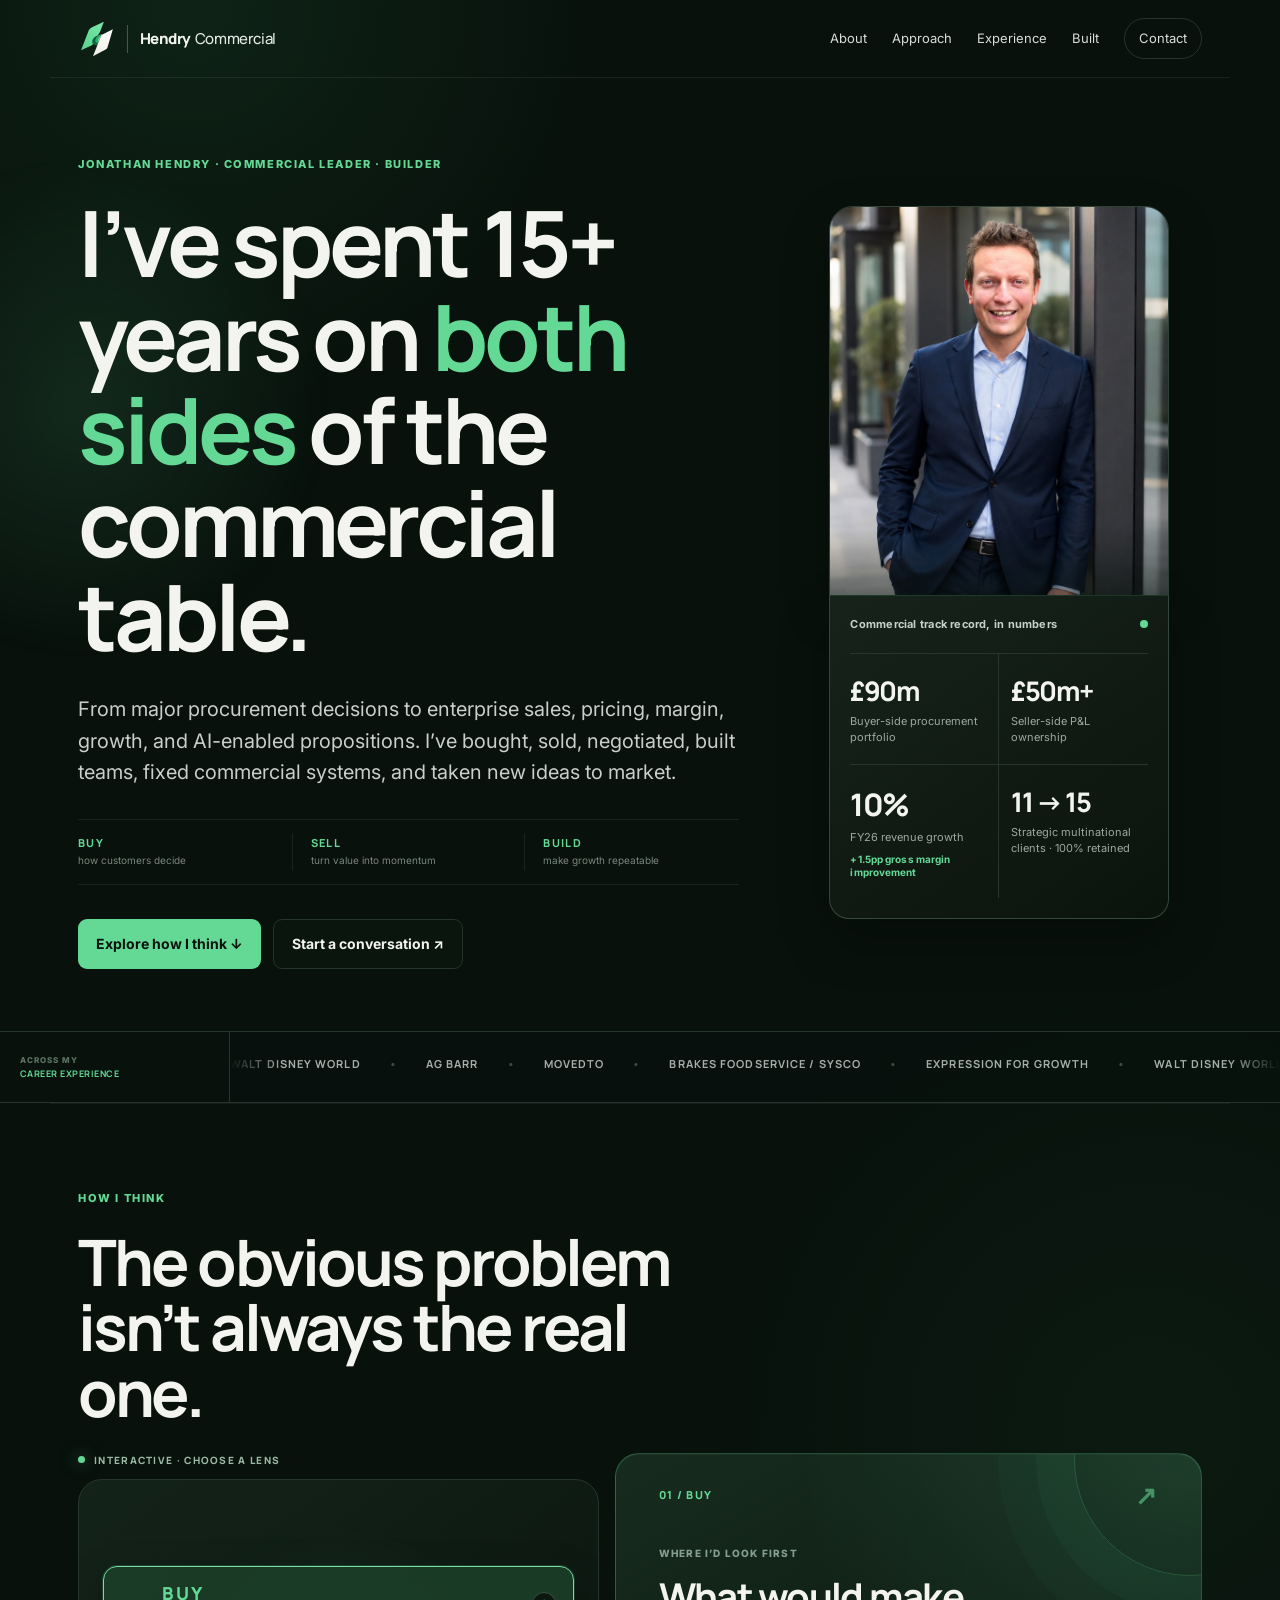
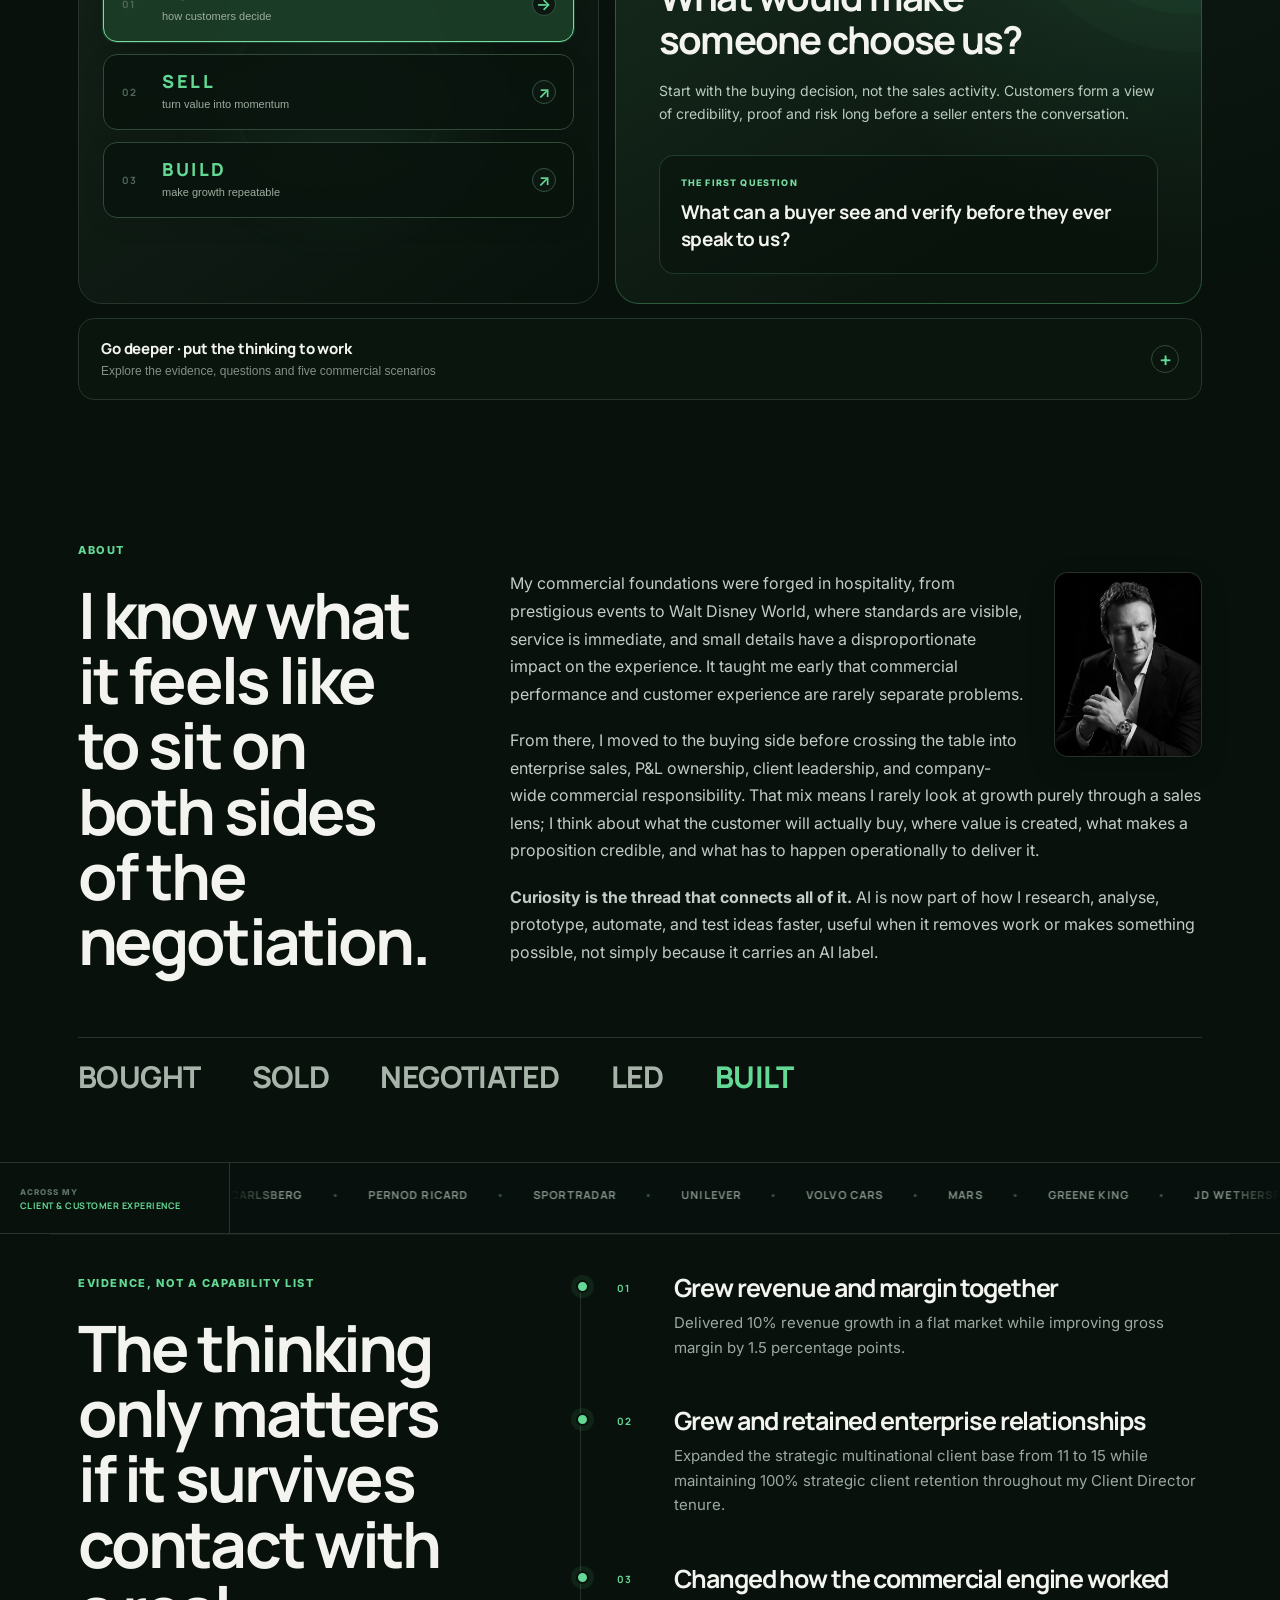
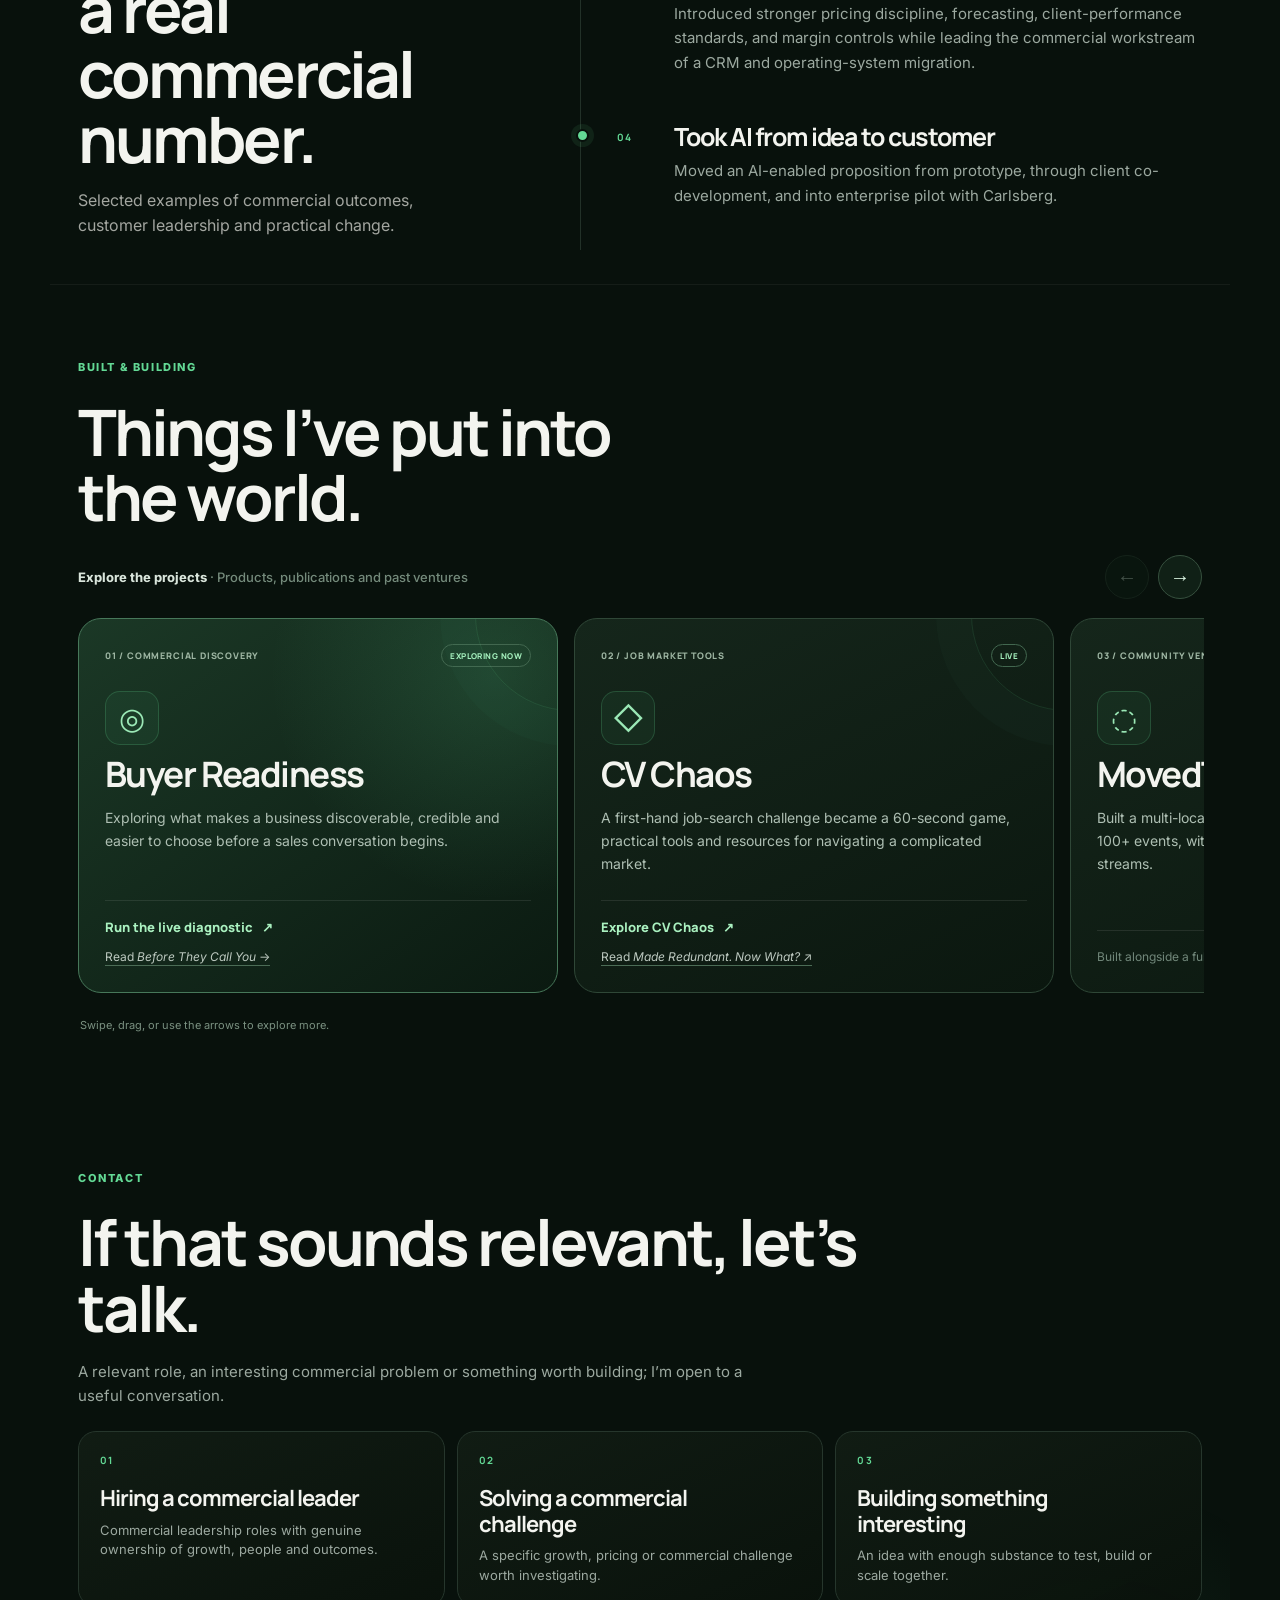
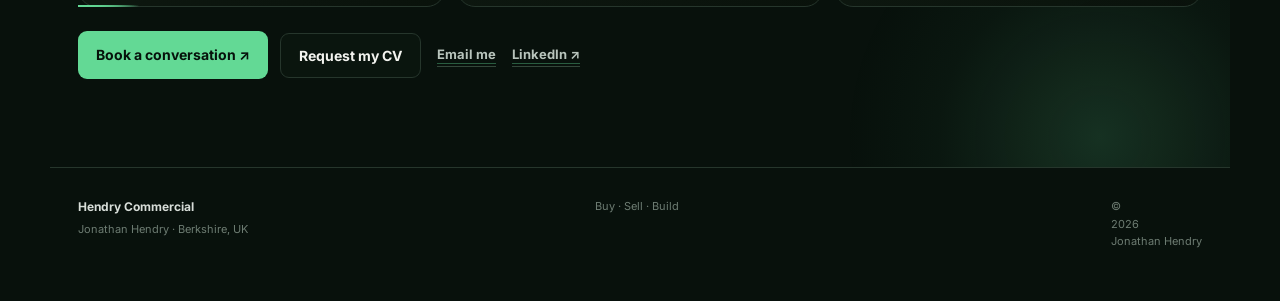
==== commit 1daee968: "Refine BUILD dropdown wording per requested text" ====
--- a/index.html
+++ b/index.html
@@ -196,7 +196,7 @@
             <article class="engine-panel" data-engine-panel="build" hidden>
               <div class="engine-panel-top"><span>BUILD</span></div>
               <h3>Make good performance survive the individual.</h3>
-              <p>If success depends on tacit knowledge or heroic effort, growth can scale fragility as quickly as revenue.</p>
+              <p>If success depends on individual knowledge or effort, revenue growth is not robust</p>
               <div class="engine-panel-columns">
                 <div><strong>Why I see it this way</strong><p>Forecasting, pricing, CRM change, commercial process, AI propositions, team leadership, and ventures built from scratch.</p></div>
                 <div class="engine-questions"><strong>What I test</strong><p><b>REPEATABILITY</b><span>What depends on one person?</span></p><p><b>FORECAST</b><span>Would two managers call it the same?</span></p><p><b>AUTOMATION</b><span>What work actually disappeared?</span></p></div>
@@ -359,6 +359,6 @@
   <dialog class="cv-dialog" data-cv-dialog aria-labelledby="cv-dialog-title"><div class="cv-dialog-inner"><button class="dialog-close" type="button" aria-label="Close CV request" data-close-cv>×</button><div class="cv-dialog-intro"><p class="eyebrow">CV request</p><h2 id="cv-dialog-title">Request my CV</h2><p>If there’s a relevant role or commercial conversation, leave your details and I’ll send my CV across.</p></div><form class="cv-request-form" data-cv-form action="https://formsubmit.co/ajax/jonny@hendrycommercial.co.uk" method="POST"><input type="hidden" name="_subject" value="Hendry Commercial — CV request"><input type="hidden" name="_template" value="table"><input class="form-honey" type="text" name="_honey" tabindex="-1" autocomplete="off"><label><span>Name</span><input type="text" name="name" autocomplete="name" required></label><label><span>Company</span><input type="text" name="company" autocomplete="organization" required></label><label><span>Email</span><input type="email" name="email" autocomplete="email" required></label><label><span>Reason for request</span><select name="reason" required><option value="" selected disabled>Select a reason</option><option>Senior commercial leadership opportunity</option><option>Recruitment / executive search</option><option>Fractional or project support</option><option>Advisory or consulting conversation</option><option>Partnership or business opportunity</option><option>Other</option></select></label><div class="cv-form-footer"><button class="button primary form-submit" type="submit">Send request</button></div><p class="form-status" data-cv-status aria-live="polite"></p></form></div></dialog>
 
   <footer><div><strong>Hendry Commercial</strong><span>Jonathan Hendry · Berkshire, UK</span></div><p>Buy · Sell · Build</p><p>© <span id="year"></span> Jonathan Hendry</p></footer>
-  <script src="script.js?v=20261016-drag1"></script>
+  <script src="script.js?v=20261016-buildcopy2"></script>
 </body>
 </html>
--- a/styles.css
+++ b/styles.css
@@ -937,3 +937,11 @@
   .project-track{scroll-behavior:auto}
   .project-card,.commercial-summary .commercial-node{transition:none}
 }
+
+
+/* Horizontal project cards: draggable on desktop without affecting native touch scroll. */
+@media (hover:hover) and (pointer:fine){
+  .project-track{cursor:grab;scroll-snap-type:none}
+  .project-track.is-dragging{cursor:grabbing;scroll-snap-type:none;user-select:none;-webkit-user-select:none}
+  .project-track.is-dragging *{cursor:grabbing!important;user-select:none;-webkit-user-select:none}
+}
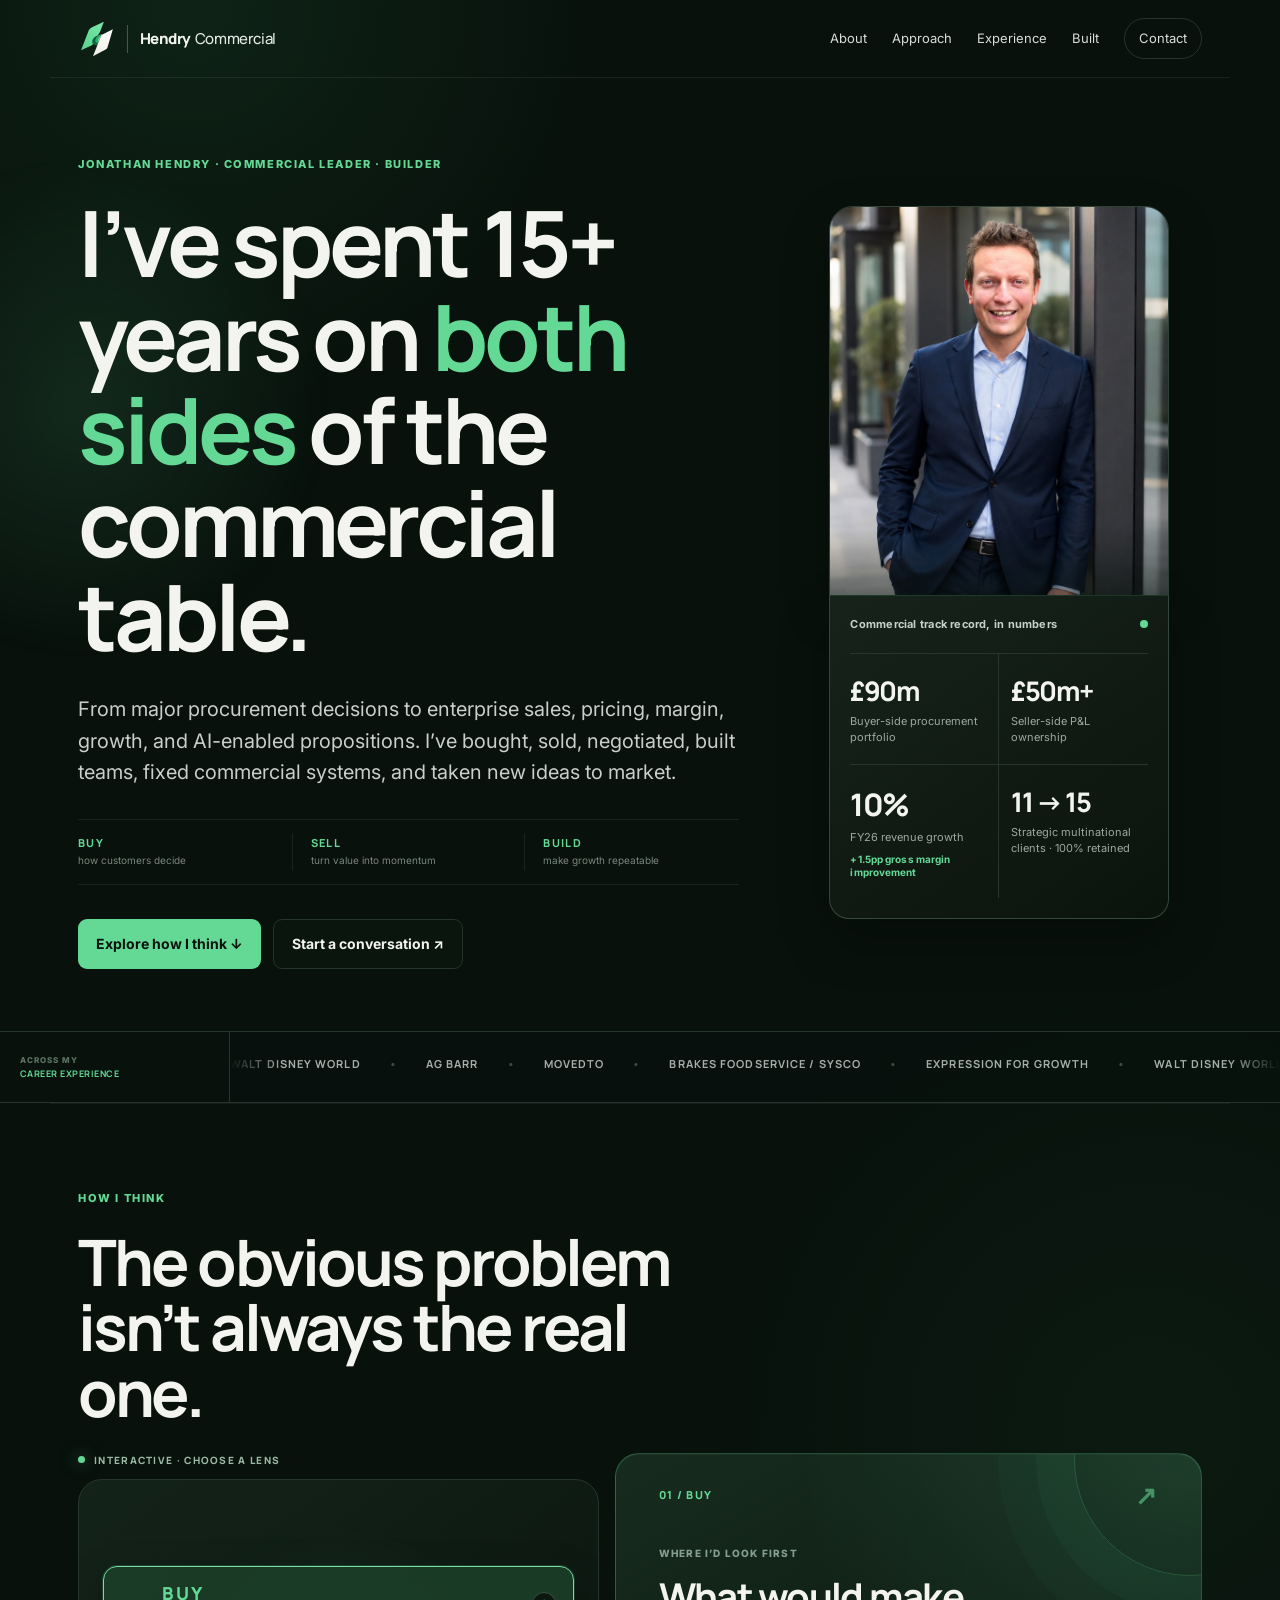
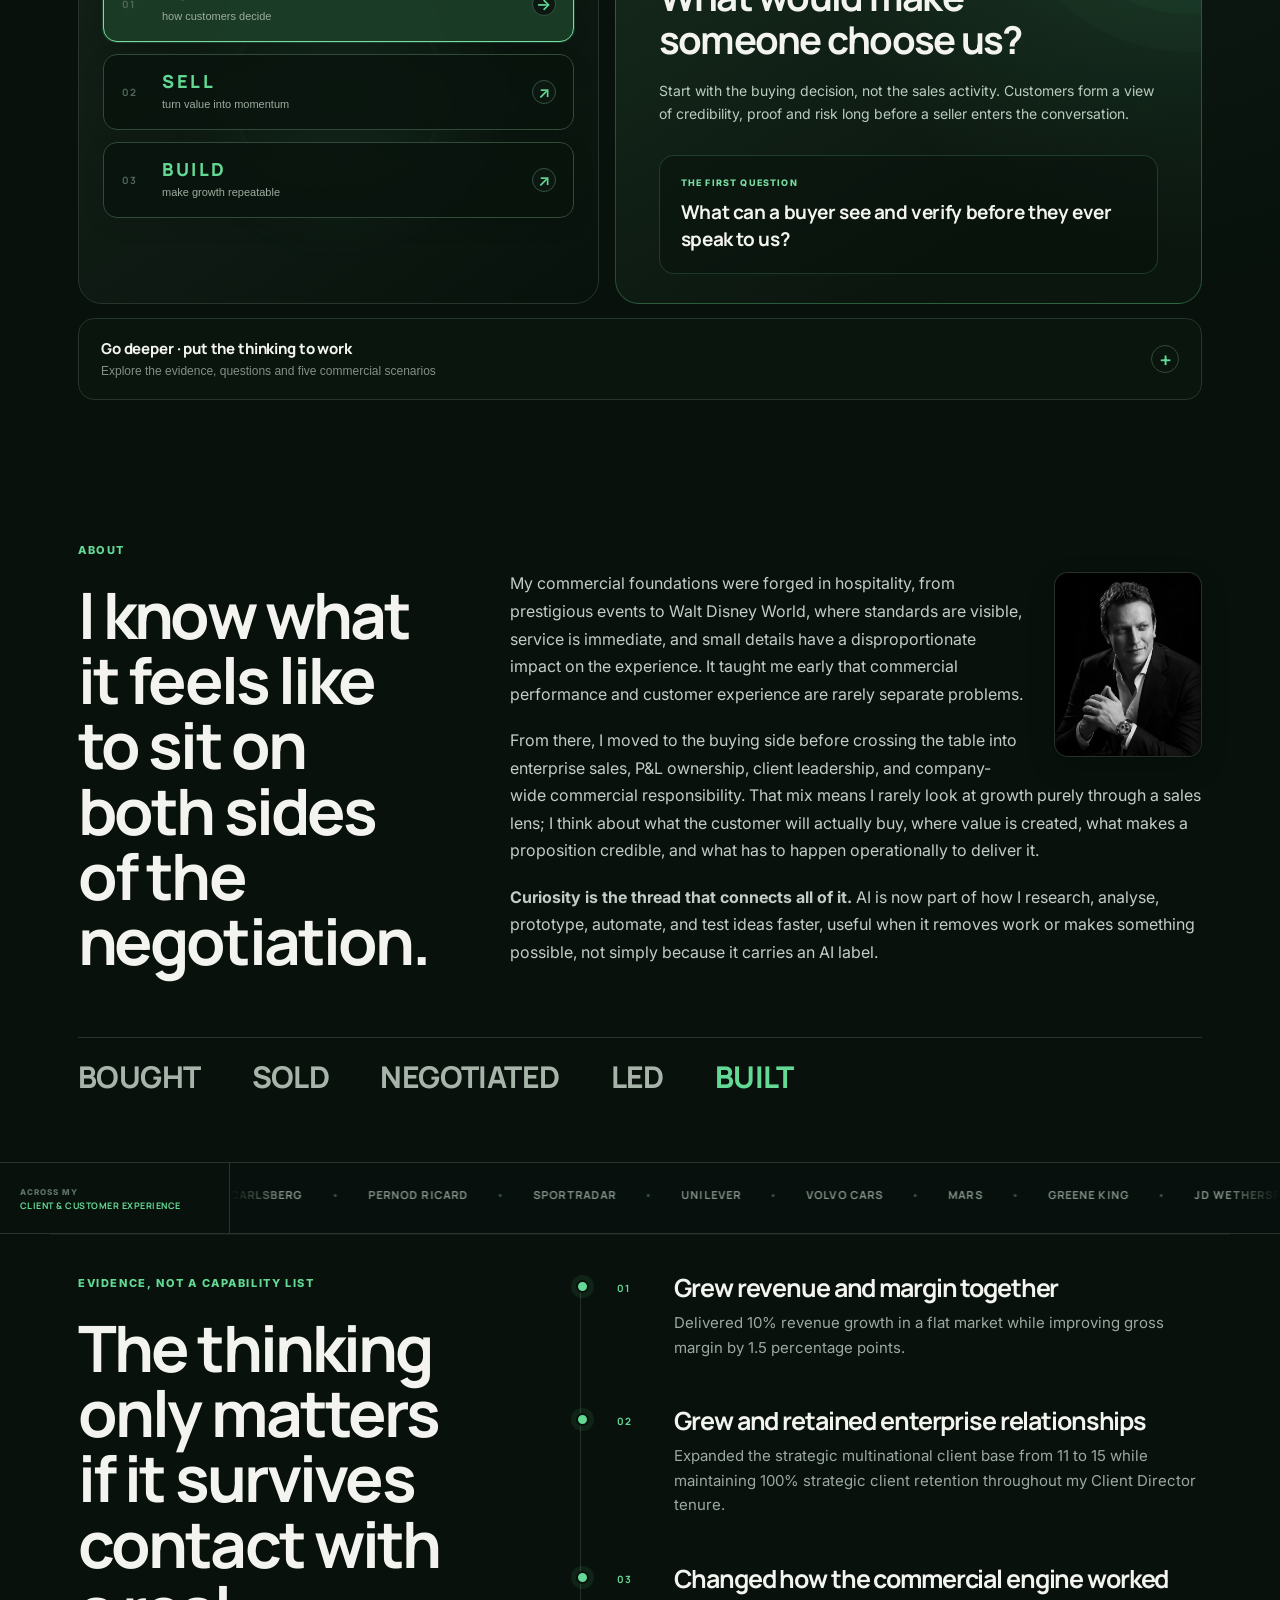
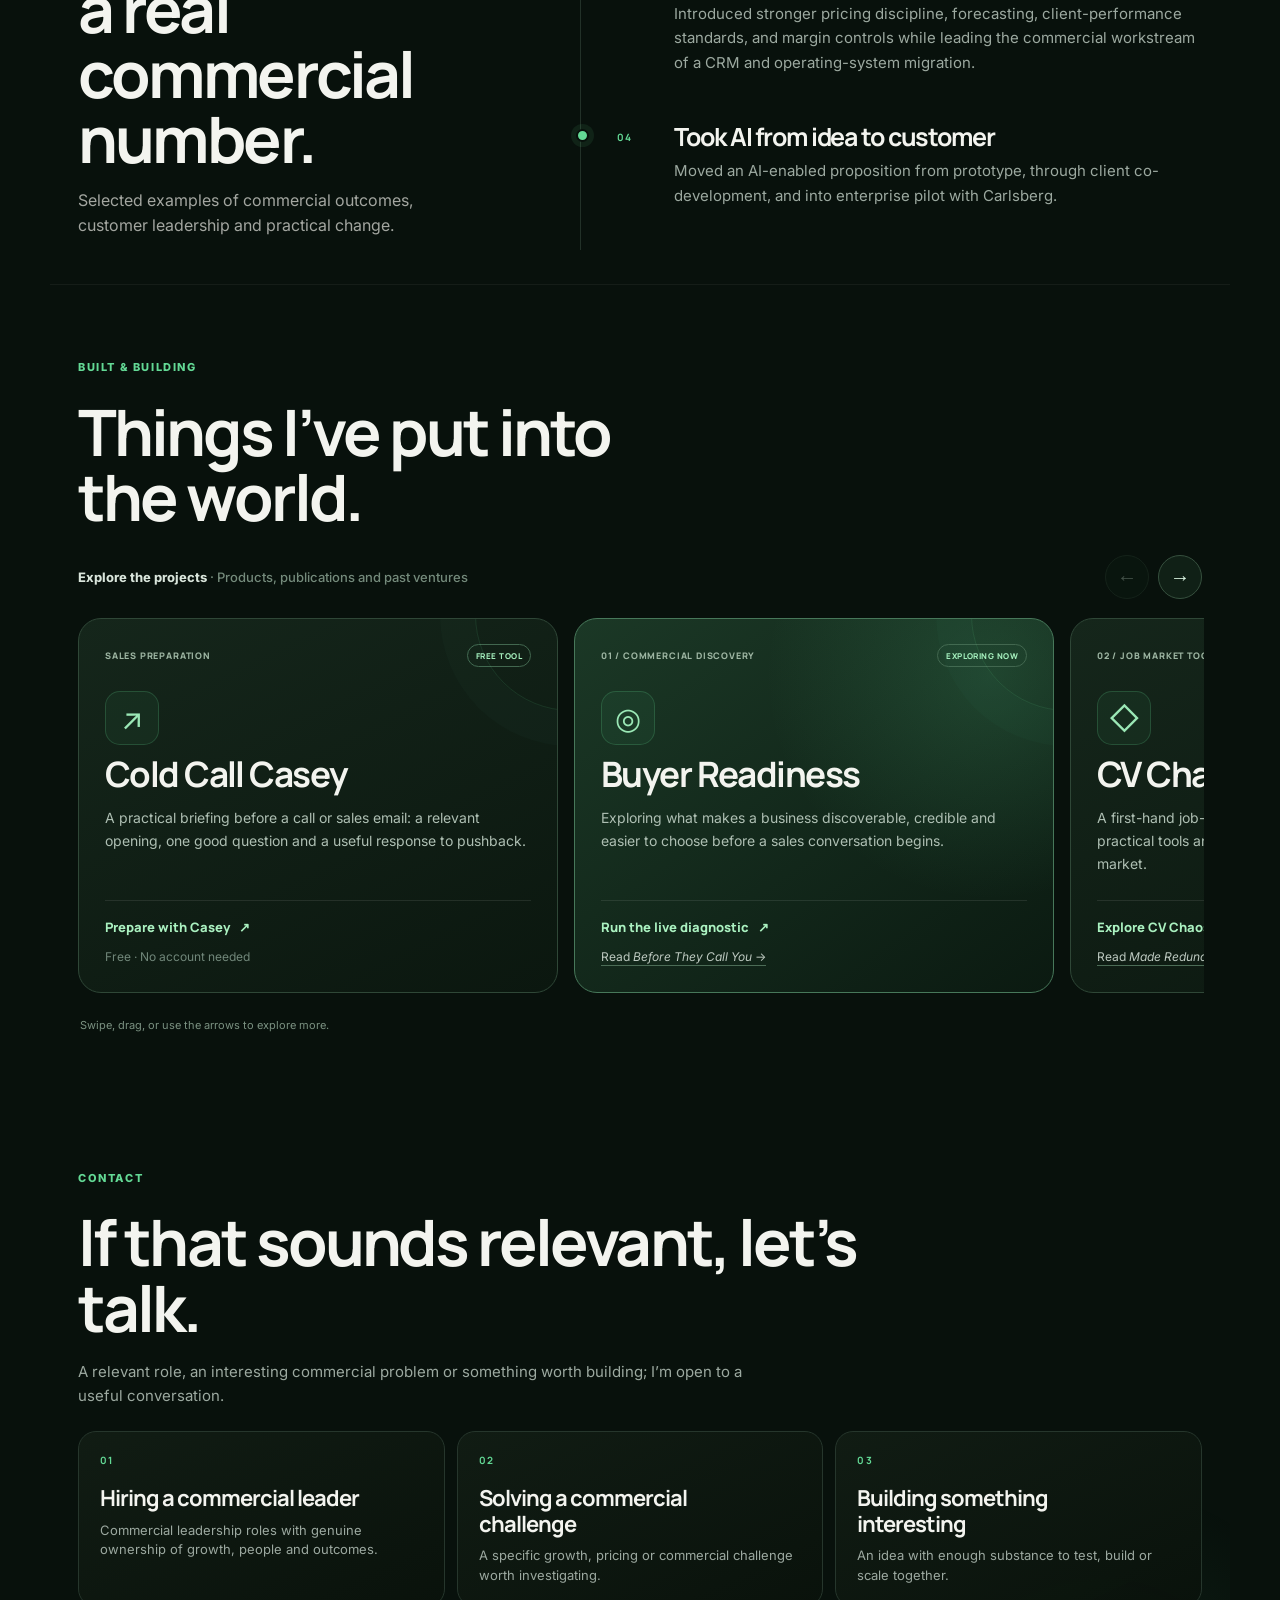
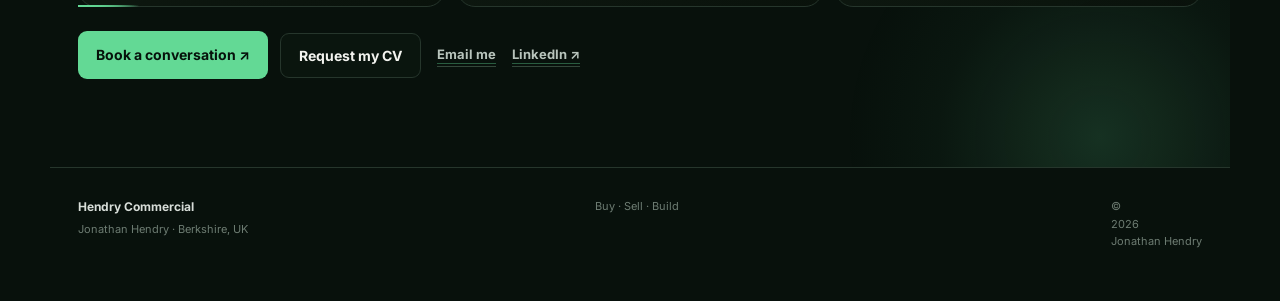
==== commit 6e38714e: "Publish stateless Cold Call Casey section without beta accounts or database" ====
--- a/index.html
+++ b/index.html
@@ -1,364 +1,370 @@
-<!doctype html>
-<html lang="en">
-<head>
-  <meta charset="utf-8" />
-  <meta name="viewport" content="width=device-width,initial-scale=1" />
-  <meta name="description" content="Jonathan Hendry is a UK commercial leader and builder helping businesses think through buyer readiness, commercial growth, enterprise sales, procurement, pricing, and AI-enabled propositions." />
-  <link rel="canonical" href="https://hendrycommercial.co.uk/" />
-  <meta property="og:type" content="website" />
-  <meta property="og:title" content="Jonathan Hendry | Hendry Commercial" />
-  <meta property="og:description" content="Commercial leadership, buyer readiness, and practical AI-enabled commercial thinking from Jonathan Hendry." />
-  <meta property="og:url" content="https://hendrycommercial.co.uk/" />
-  <meta property="og:site_name" content="Hendry Commercial" />
-  <meta property="og:image" content="https://hendrycommercial.co.uk/linkedin-preview-hd-20260923-v2.png" />
-  <meta property="og:image:secure_url" content="https://hendrycommercial.co.uk/linkedin-preview-hd-20260923-v2.png" />
-  <meta property="og:image:type" content="image/png" />
-  <meta property="og:image:width" content="2400" />
-  <meta property="og:image:height" content="1254" />
-  <meta property="og:image:alt" content="Jonathan Hendry — Commercial Leader and Builder" />
-  <meta name="twitter:card" content="summary_large_image" />
-  <meta name="twitter:image" content="https://hendrycommercial.co.uk/linkedin-preview-hd-20260923-v2.png" />
-  <meta name="theme-color" content="#08110c" />
-  <script type="application/ld+json">
-  {
-    "@context": "https://schema.org",
-    "@type": "Person",
-    "name": "Jonathan Hendry",
-    "url": "https://hendrycommercial.co.uk/",
-    "jobTitle": "Commercial Leader",
-    "description": "UK commercial leader with 15+ years of buyer-and-seller experience across revenue growth, enterprise sales, procurement, pricing, and AI-enabled innovation.",
-    "sameAs": ["https://www.linkedin.com/in/jshendry"],
-    "knowsAbout": ["Commercial leadership", "Revenue growth", "Enterprise sales", "Procurement", "Pricing strategy", "Buyer readiness", "AI-enabled commercial innovation"],
-    "address": {"@type": "PostalAddress", "addressRegion": "Berkshire", "addressCountry": "GB"}
-  }
-  </script>
-  <title>Jonathan Hendry | Hendry Commercial</title>
-  <link rel="preconnect" href="https://fonts.googleapis.com">
-  <link rel="preconnect" href="https://fonts.gstatic.com" crossorigin>
-  <link href="https://fonts.googleapis.com/css2?family=Inter:wght@400;500;600;700&family=Manrope:wght@500;600;700;800&display=swap" rel="stylesheet">
-  <link rel="stylesheet" href="styles.css?v=20261016-drag1" />
-  <style>
-    .experience-heading > p:last-child{max-width:760px;color:rgba(238,237,231,.68);margin-top:16px}
-    .build-story-grid{display:grid;gap:22px;margin-top:30px}
-    .build-story{position:relative;overflow:hidden;border:1px solid rgba(238,237,231,.12);border-radius:28px;background:rgba(255,255,255,.032);padding:clamp(24px,4vw,38px)}
-    .build-story.primary-story{border-color:rgba(121,230,167,.3);background:radial-gradient(circle at 84% 8%,rgba(121,230,167,.12),transparent 34%),linear-gradient(145deg,rgba(14,44,28,.68),rgba(6,14,10,.96))}
-    .build-story.pointer-glow::before{width:300px;height:300px;background:rgba(99,217,149,.14);filter:blur(54px)}
-    .build-story>*{position:relative}
-    .story-head{max-width:900px}
-    .story-head h3{font-size:clamp(1.6rem,3vw,2.45rem);margin:14px 0}
-    .story-head>p{color:rgba(238,237,231,.72);font-size:clamp(1rem,1.2vw,1.1rem);line-height:1.72}
-    .story-head strong{color:#eeede7}
-    .story-outputs{display:grid;grid-template-columns:repeat(2,minmax(0,1fr));gap:14px;margin-top:28px}
-    .output-tile{border:1px solid rgba(238,237,231,.11);border-radius:20px;padding:20px;background:rgba(255,255,255,.035)}
-    .output-label{display:inline-block;color:#79e6a7;font-size:.7rem;letter-spacing:.13em;font-weight:800;margin-bottom:8px}
-    .output-tile h4{font-family:Manrope,sans-serif;font-size:1.12rem;margin:0 0 8px}
-    .output-tile p{color:rgba(238,237,231,.66);line-height:1.6;margin:0}
-    .output-tile a{display:inline-block;margin-top:14px;color:#9af0bb;text-decoration:none;font-weight:800}
-    .output-note{display:inline-block;margin-top:14px;color:rgba(238,237,231,.45);font-size:.82rem}.publication-output{display:grid;grid-template-columns:86px minmax(0,1fr);gap:18px;align-items:start}.output-cover{display:block}.output-cover img{display:block;width:86px;aspect-ratio:5/8;object-fit:cover;border-radius:3px;box-shadow:0 14px 30px rgba(0,0,0,.32);transition:transform .2s ease,box-shadow .2s ease}.output-cover:hover img{transform:translateY(-2px);box-shadow:0 18px 34px rgba(0,0,0,.42)}.publication-output>div{min-width:0}
-    .supporting-builds{margin-top:0}
-    .quieter-build{opacity:.9}
-    .common-thread{padding-top:clamp(18px,2.5vw,30px);padding-bottom:clamp(28px,4vw,46px)}
-    .common-thread-card{position:relative;border:1px solid rgba(121,230,167,.2);border-radius:30px;padding:clamp(28px,5vw,54px);background:linear-gradient(135deg,rgba(12,34,22,.76),rgba(5,12,9,.94));display:grid;grid-template-columns:.82fr 1.18fr;gap:clamp(28px,6vw,72px);align-items:start;overflow:hidden}
-    .common-thread-card:after{content:"";position:absolute;width:420px;height:420px;border-radius:50%;right:-220px;top:-220px;background:radial-gradient(circle,rgba(121,230,167,.13),transparent 68%);pointer-events:none}
-    .common-thread-card h2{max-width:520px}
-    .common-thread-card>div:last-child{max-width:760px}
-    .common-thread-card p{color:rgba(238,237,231,.72);font-size:clamp(1rem,1.22vw,1.1rem);line-height:1.72}
-    .common-thread-card p+p{margin-top:14px}
-    .common-thread-card strong{color:#eeede7}
-    .thread-words{display:flex;flex-wrap:wrap;gap:0;margin-top:22px;color:#98aaa0}
-    .thread-words span{position:relative;padding:0 16px 0 0;margin-right:16px;color:#aebdb4;font-size:.76rem;font-weight:800;letter-spacing:.035em}
-    .thread-words span:not(:last-child)::after{content:"·";position:absolute;right:-2px;color:#3f5d49}
-    .thread-words span:last-child{padding-right:0;margin-right:0}
-    @media (max-width:860px){
-      .common-thread-card{grid-template-columns:1fr}
-      .story-outputs{grid-template-columns:1fr}
-      .publication-output{grid-template-columns:72px minmax(0,1fr)}
-      .output-cover img{width:72px}
-      .site-header nav{gap:12px}
-      .site-header nav a{font-size:.86rem}
-    }
-  </style>
-</head>
-<body>
-  <div class="scroll-progress" aria-hidden="true"><span></span></div>
-
-  <header class="site-header">
-    <a class="brand" href="#top" aria-label="Hendry Commercial home">
-      <span class="brand-mark" aria-hidden="true">
-        <svg viewBox="0 0 455 485" xmlns="http://www.w3.org/2000/svg" focusable="false" preserveAspectRatio="xMidYMid meet">
-          <defs><linearGradient id="hc-green" x1="0.08" y1="0.9" x2="0.88" y2="0.04"><stop offset="0" stop-color="#58d691"/><stop offset="1" stop-color="#79e6a7"/></linearGradient><linearGradient id="hc-fold" x1="0.15" y1="0.85" x2="0.8" y2="0.1"><stop offset="0" stop-color="#156b45"/><stop offset="1" stop-color="#0f4d34"/></linearGradient><linearGradient id="hc-white" x1="0.08" y1="0.95" x2="0.92" y2="0.05"><stop offset="0" stop-color="#eeede7"/><stop offset="1" stop-color="#fffefa"/></linearGradient></defs>
-          <path fill="url(#hc-green)" d="M315 21L170 90C150 100 135 113 124 129L24 387L156 325C168 319 177 310 184 298C197 306 214 311 233 312L291 182C273 190 254 198 234 198C251 181 263 158 274 130Z"/><path fill="url(#hc-fold)" d="M234 198C206 208 181 229 170 256C160 282 168 303 184 314C198 324 217 328 233 322L256 270C237 278 222 274 215 263C208 252 213 232 229 217C238 208 248 201 260 196C251 198 242 199 234 198Z"/><path fill="#2ca86a" d="M229 217C242 206 260 198 291 182L278 212C259 225 246 236 240 249C234 262 238 272 256 270L244 297C224 294 211 286 207 273C202 256 211 235 229 217Z"/><path fill="url(#hc-white)" d="M430 118L284 192L176 462L338 378C348 373 356 365 360 354L430 118Z"/>
-        </svg>
-      </span>
-      <span class="brand-separator" aria-hidden="true"></span>
-      <span class="brand-name"><strong>Hendry</strong><span>Commercial</span></span>
-    </a>
-    <nav aria-label="Primary navigation">
-      <a href="#about">About</a>
-      <a href="#work">Approach</a>
-      <a href="#experience">Experience</a>
-      <a href="#ventures">Built</a>
-      <a href="#contact" class="nav-cta">Contact</a>
-    </nav>
-  </header>
-
-  <main id="top">
-    <section class="hero section">
-      <div class="hero-glow" aria-hidden="true"></div>
-      <div class="hero-copy reveal">
-        <p class="eyebrow">Jonathan Hendry · Commercial leader · Builder</p>
-        <h1>I’ve spent 15+ years on <span>both sides</span> of the commercial table.</h1>
-        <p class="hero-lead">From major procurement decisions to enterprise sales, pricing, margin, growth, and AI-enabled propositions. I’ve bought, sold, negotiated, built teams, fixed commercial systems, and taken new ideas to market.</p>
-        <div class="hero-terms" aria-label="Commercial perspective">
-          <span class=""><b>BUY</b><small>how customers decide</small></span>
-          <span class=""><b>SELL</b><small>turn value into momentum</small></span>
-          <span class=""><b>BUILD</b><small>make growth repeatable</small></span>
-        </div>
-        <div class="hero-actions">
-          <a class="button primary magnetic" href="#work">Explore how I think ↓</a>
-          <a class="button ghost" href="https://koalendar.com/e/meet-with-jonathan-5" target="_blank" rel="noreferrer">Start a conversation ↗</a>
-        </div>
-      </div>
-      <div class="hero-media reveal">
-        <figure class="hero-photo pointer-reactive"><img src="assets/jonathan-hero.jpg" alt="Jonathan Hendry in a navy suit, standing beside a modern building" /></figure>
-        <aside class="proof-card pointer-reactive" aria-label="Commercial proof points">
-          <div class="proof-card-top"><p class="proof-label">Commercial track record, in numbers</p><span class="pulse-dot" aria-hidden="true"></span></div>
-          <div class="proof-grid">
-            <div><strong class="count-up" data-value="90" data-prefix="£" data-suffix="m">£90m</strong><span>Buyer-side procurement portfolio</span></div>
-            <div><strong class="count-up" data-value="50" data-prefix="£" data-suffix="m+">£50m+</strong><span>Seller-side P&amp;L ownership</span></div>
-            <div class="performance-proof"><strong class="metric-static">10%</strong><span>FY26 revenue growth</span><em>+1.5pp gross margin improvement</em></div>
-            <div><strong class="metric-static">11 → 15</strong><span>Strategic multinational clients · 100% retained</span></div>
-          </div>  
-        </aside>
-      </div>
-    </section>
-
-    <section class="experience-rails career-rail" aria-label="Career experience"><div class="experience-rail-row"><div class="rail-label"><span>Across my</span><strong>Career experience</strong></div><div class="marquee"><div class="marquee-track career-track"><div class="marquee-group"><span>WALT DISNEY WORLD</span><i>•</i><span>AG BARR</span><i>•</i><span>MOVEDTO</span><i>•</i><span>BRAKES FOODSERVICE / SYSCO</span><i>•</i><span>EXPRESSION FOR GROWTH</span><i>•</i></div><div class="marquee-group" aria-hidden="true"><span>WALT DISNEY WORLD</span><i>•</i><span>AG BARR</span><i>•</i><span>MOVEDTO</span><i>•</i><span>BRAKES FOODSERVICE / SYSCO</span><i>•</i><span>EXPRESSION FOR GROWTH</span><i>•</i></div></div></div></div></section>
-
-
-
-<section id="work" class="section engine-map-section" aria-labelledby="commercial-map-title">
-      <div class="engine-map-head reveal">
-        <div>
-          <p class="eyebrow">How I think</p>
-          <h2 id="commercial-map-title">The obvious problem isn’t always the real one.</h2>
-        </div>
-      </div>
-
-      <div class="commercial-map reveal" data-commercial-map>
-        <div class="studio-grid"><div class="studio-left"><p class="studio-kicker"><span class="studio-live-dot" aria-hidden="true"></span> INTERACTIVE · CHOOSE A LENS</p><div class="commercial-web commercial-summary" role="group" aria-label="Choose a commercial perspective"><div class="studio-web-art" aria-hidden="true"><span></span><span></span><span></span></div>
-          <button class="commercial-node node-buy is-active" type="button" data-engine-tab="buy" aria-pressed="true" aria-controls="studio-stage">
-            <span>01</span><strong>BUY</strong><small>how customers decide</small>      
-          </button>
-          <button class="commercial-node node-sell" type="button" data-engine-tab="sell" aria-pressed="false" aria-controls="studio-stage">
-            <span>02</span><strong>SELL</strong><small>turn value into momentum</small>
-          </button>
-          <button class="commercial-node node-build" type="button" data-engine-tab="build" aria-pressed="false" aria-controls="studio-stage">
-            <span>03</span><strong>BUILD</strong><small>make growth repeatable</small>
-          </button>
-        </div>
-        </div>
-<div class="studio-stage" id="studio-stage" aria-live="polite" aria-atomic="true">
-<div class="studio-stage-top"><span data-stage-number>01 / BUY</span><span class="studio-stage-mark" aria-hidden="true">↗</span></div>
-<div class="studio-stage-main"><p class="studio-stage-eyebrow">WHERE I’D LOOK FIRST</p><h3 data-stage-title>What would make someone choose us?</h3><p class="studio-stage-description" data-stage-description>Start with the buying decision, not the sales activity. Customers form a view of credibility, proof and risk long before a seller enters the conversation.</p></div>
-<div class="studio-first-question"><span>THE FIRST QUESTION</span><p data-stage-question>What can a buyer see and verify before they ever speak to us?</p></div>
-</div>
-</div>
-
-        <button class="framework-toggle" type="button" data-framework-toggle aria-expanded="false" aria-controls="commercial-framework-detail">
-          <span><strong>Go deeper · put the thinking to work</strong><small>Explore the evidence, questions and five commercial scenarios</small></span>
-          <i aria-hidden="true">+</i>
-        </button>
-
-        <div id="commercial-framework-detail" class="commercial-framework-detail" data-framework-detail hidden>
-          <div class="commercial-panel">
-            <article class="engine-panel is-active" data-engine-panel="buy">
-              
-              <h3>Make the business easier to buy.</h3>
-              <p>Before sales gets involved, the buyer is already deciding whether the problem matters, who is credible, and whether changing feels worth the risk.</p>
-              <div class="engine-panel-columns">
-                <div><strong>Why I see it this way</strong><p>£90m buyer-side procurement exposure across supplier selection, sourcing, negotiation, and risk.</p></div>
-                <div class="engine-questions"><strong>What I test</strong><p><b>TRIGGER</b><span>Why now?</span></p><p><b>PROOF</b><span>What can they verify?</span></p><p><b>CHOICE</b><span>Why you?</span></p></div>
-              </div>
-              <div class="engine-now"><span>Exploring now</span><p>How AI changes discovery, comparison, trust, and shortlisting before the first human conversation.</p></div>
-            </article>
-
-            <article class="engine-panel" data-engine-panel="sell" hidden>
-              <div class="engine-panel-top"><span>SELL</span></div>
-              <h3>Make progress something you can prove.</h3>
-              <p>A deal only progresses when something changes for the buyer: clarity, another stakeholder, an agreed requirement, reduced risk, or a real commitment.</p>
-              <div class="engine-panel-columns">
-                <div><strong>Why I see it this way</strong><p>£50m+ seller-side P&amp;L ownership across enterprise accounts, pricing, negotiation, and strategic growth.</p></div>
-                <div class="engine-questions"><strong>What I test</strong><p><b>PROGRESS</b><span>What buyer action proves movement?</span></p><p><b>CONSENSUS</b><span>Who must agree?</span></p><p><b>RISK</b><span>What can still stop it?</span></p></div>
-              </div>
-            </article>
-
-            <article class="engine-panel" data-engine-panel="build" hidden>
-              <div class="engine-panel-top"><span>BUILD</span></div>
-              <h3>Make good performance survive the individual.</h3>
-              <p>If success depends on individual knowledge or effort, revenue growth is not robust</p>
-              <div class="engine-panel-columns">
-                <div><strong>Why I see it this way</strong><p>Forecasting, pricing, CRM change, commercial process, AI propositions, team leadership, and ventures built from scratch.</p></div>
-                <div class="engine-questions"><strong>What I test</strong><p><b>REPEATABILITY</b><span>What depends on one person?</span></p><p><b>FORECAST</b><span>Would two managers call it the same?</span></p><p><b>AUTOMATION</b><span>What work actually disappeared?</span></p></div>
-              </div>
-            </article>
-          </div>
-          <div id="commercial-pressure-detail" data-pressure-detail>
-            <div class="commercial-pressure" data-commercial-pressure>
-              <div class="pressure-head">
-                <div><span class="pressure-kicker">Apply it to a real situation</span><h3>What feels wrong?</h3></div>
-                
-              </div>
-              <div class="pressure-options" role="group" aria-label="Commercial pressure test">
-                <button type="button" class="pressure-option is-active" data-pressure="conversion">Qualified pipeline. Not enough wins.</button>
-                <button type="button" class="pressure-option" data-pressure="forecast">Forecast moves more than buyers do.</button>
-                <button type="button" class="pressure-option" data-pressure="people">Top performers carry the number</button>
-                <button type="button" class="pressure-option" data-pressure="tools">Tool stack grew. Seller capacity didn’t.</button>
-                <button type="button" class="pressure-option" data-pressure="difference">Buyers default to price</button>
-              </div>
-              <div class="pressure-result" aria-live="polite">
-                <div class="pressure-lens"><span>START WITH</span><strong data-pressure-lens>SELL</strong><em data-pressure-test>Progression</em></div>
-                <div class="pressure-copy">
-                  <p class="pressure-question" data-pressure-question>At which buyer decision do otherwise qualified opportunities stop progressing?</p>
-                  <p class="pressure-first-move" data-pressure-move>Check the last 10 qualified opportunities and identify the last buyer commitment you can actually evidence.</p>
-                </div>
-              </div>
-            </div>
-          </div>
-        </div>
-      </div>
-    </section>
-
-<section id="about" class="section about about-with-photo">
-      <div class="about-left"><div class="section-intro reveal"><p class="eyebrow">About</p><h2>I know what it feels like to sit on both sides of the negotiation.</h2></div></div>
-      <div class="about-copy reveal">
-        <figure class="about-photo about-photo-inline"><img src="assets/jonathan-portrait-bw.jpg" alt="Black and white portrait of Jonathan Hendry" loading="lazy" /></figure>
-        <p>My commercial foundations were forged in hospitality, from prestigious events to Walt Disney World, where standards are visible, service is immediate, and small details have a disproportionate impact on the experience. It taught me early that commercial performance and customer experience are rarely separate problems.</p>
-        <p>From there, I moved to the buying side before crossing the table into enterprise sales, P&amp;L ownership, client leadership, and company-wide commercial responsibility. That mix means I rarely look at growth purely through a sales lens; I think about what the customer will actually buy, where value is created, what makes a proposition credible, and what has to happen operationally to deliver it.</p>
-        <p><strong>Curiosity is the thread that connects all of it.</strong> AI is now part of how I research, analyse, prototype, automate, and test ideas faster, useful when it removes work or makes something possible, not simply because it carries an AI label.</p>
-      </div>
-      <div class="word-ribbon reveal" aria-label="Experience in action"><span>BOUGHT</span><span>SOLD</span><span>NEGOTIATED</span><span>LED</span><span>BUILT</span></div>
-    </section>
-
-    <section class="experience-rails client-experience-rail" aria-label="Client and customer experience"><div class="experience-rail-row"><div class="rail-label"><span>Across my</span><strong>Client &amp; customer experience</strong></div><div class="marquee"><div class="marquee-track client-track"><div class="marquee-group"><span>CARLSBERG</span><i>•</i><span>PERNOD RICARD</span><i>•</i><span>SPORTRADAR</span><i>•</i><span>UNILEVER</span><i>•</i><span>VOLVO CARS</span><i>•</i><span>MARS</span><i>•</i><span>GREENE KING</span><i>•</i><span>JD WETHERSPOON</span><i>•</i><span>IKEA</span><i>•</i><span>JOHN LEWIS</span><i>•</i><span>DOMINO'S PIZZA</span><i>•</i></div><div class="marquee-group" aria-hidden="true"><span>CARLSBERG</span><i>•</i><span>PERNOD RICARD</span><i>•</i><span>SPORTRADAR</span><i>•</i><span>UNILEVER</span><i>•</i><span>VOLVO CARS</span><i>•</i><span>MARS</span><i>•</i><span>GREENE KING</span><i>•</i><span>JD WETHERSPOON</span><i>•</i><span>IKEA</span><i>•</i><span>JOHN LEWIS</span><i>•</i><span>DOMINO'S PIZZA</span><i>•</i></div></div></div></div></section>
-
-    
-
-    
-
-    
-
-    <section id="experience" class="section experience">
-      <div class="experience-heading reveal">
-        <p class="eyebrow">Evidence, not a capability list</p>
-        <h2>The thinking only matters if it survives contact with a real commercial number.</h2>
-        <p>Selected examples of commercial outcomes, customer leadership and practical change.</p>
-      </div>
-
-      <div class="timeline" data-timeline>
-        <div class="timeline-line" aria-hidden="true"><span></span></div>
-
-        <article class="timeline-item">
-          <span class="timeline-index">01</span>
-          <div>
-            <h3>Grew revenue and margin together</h3>
-            <p>Delivered 10% revenue growth in a flat market while improving gross margin by 1.5 percentage points.</p>
-          </div>
-        </article>
-
-        <article class="timeline-item">
-          <span class="timeline-index">02</span>
-          <div>
-            <h3>Grew and retained enterprise relationships</h3>
-            <p>Expanded the strategic multinational client base from 11 to 15 while maintaining 100% strategic client retention throughout my Client Director tenure.</p>
-          </div>
-        </article>
-
-        
-
-        <article class="timeline-item">
-          <span class="timeline-index">03</span>
-          <div>
-            <h3>Changed how the commercial engine worked</h3>
-            <p>Introduced stronger pricing discipline, forecasting, client-performance standards, and margin controls while leading the commercial workstream of a CRM and operating-system migration.</p>
-          </div>
-        </article>
-
-        <article class="timeline-item">
-          <span class="timeline-index">04</span>
-          <div>
-            <h3>Took AI from idea to customer</h3>
-            <p>Moved an AI-enabled proposition from prototype, through client co-development, and into enterprise pilot with Carlsberg.</p>
-          </div>
-        </article>
-      </div>
-    </section>
-
-    <section id="ventures" class="section ventures ventures-studio">
-      <div class="ventures-head reveal">
-        <div>
-          <p class="eyebrow">Built &amp; building</p>
-          <h2>Things I’ve put into the world.</h2>
-        </div>
-       
-      </div>
-      <div class="project-head reveal">
-        <p>Explore the projects <span>· Products, publications and past ventures</span></p>
-        <div class="project-controls" aria-label="Navigate projects">
-          <button class="project-arrow" type="button" data-project-prev aria-label="Previous projects">←</button>
-          <button class="project-arrow" type="button" data-project-next aria-label="Next projects">→</button>
-        </div>
-      </div>
-      <div class="project-track reveal" id="project-track" data-project-track role="region" aria-label="Independent projects and ventures" tabindex="0">
-        <article class="project-card project-feature">
-          <div class="project-card-top"><span class="project-category">01 / COMMERCIAL DISCOVERY</span><span class="project-state">EXPLORING NOW</span></div>
-          <div class="project-symbol" aria-hidden="true">◎</div>
-          <div class="project-card-body"><h3>Buyer Readiness</h3><p>Exploring what makes a business discoverable, credible and easier to choose before a sales conversation begins.</p></div>
-          <div class="project-card-links">
-            <a class="project-primary-link" href="/check">Run the live diagnostic <span aria-hidden="true">↗</span></a>
-            <a class="project-secondary-link" href="/before-they-call-you/">Read <em>Before They Call You</em> →</a>
-          </div>
-        </article>
-        <article class="project-card">
-          <div class="project-card-top"><span class="project-category">02 / JOB MARKET TOOLS</span><span class="project-state">LIVE</span></div>
-          <div class="project-symbol" aria-hidden="true">◇</div>
-          <div class="project-card-body"><h3>CV Chaos</h3><p>A first-hand job-search challenge became a 60-second game, practical tools and resources for navigating a complicated market.</p></div>
-          <div class="project-card-links">
-            <a class="project-primary-link" href="https://cvchaos.co.uk" target="_blank" rel="noopener noreferrer">Explore CV Chaos <span aria-hidden="true">↗</span></a>
-            <a class="project-secondary-link" href="https://cvchaos.co.uk/redundancy/?utm_source=hendrycommercial&amp;utm_medium=referral&amp;utm_campaign=book" target="_blank" rel="noopener noreferrer">Read <em>Made Redundant. Now What?</em> ↗</a>
-          </div>
-        </article>
-        <article class="project-card">
-          <div class="project-card-top"><span class="project-category">03 / COMMUNITY VENTURE</span><span class="project-state subtle">PREVIOUS VENTURE</span></div>
-          <div class="project-symbol" aria-hidden="true">◌</div>
-          <div class="project-card-body"><h3>MovedTo</h3><p>Built a multi-location community from zero to 3,500+ users and 100+ events, with partnerships and commercial revenue streams.</p></div>
-          <div class="project-card-links"><span class="project-nonlink">Built alongside a full-time career</span></div>
-        </article>
-        <article class="project-card">
-          <div class="project-card-top"><span class="project-category">04 / TRAVEL &amp; STORYTELLING</span><span class="project-state">ACTIVE</span></div>
-          <div class="project-symbol" aria-hidden="true">✳</div>
-          <div class="project-card-body"><h3>Epic Places Co</h3><p>Curiosity turned into a travel content brand built around journeys, places and experiences worth sharing.</p></div>
-          <div class="project-card-links">
-            <a class="project-primary-link" href="https://www.instagram.com/epicplacesco/" target="_blank" rel="noopener noreferrer">Explore on Instagram <span aria-hidden="true">↗</span></a>
-            <a class="project-secondary-link" href="https://www.youtube.com/@EpicPlacesCo/videos" target="_blank" rel="noopener noreferrer">Watch on YouTube ↗</a>
-          </div>
-        </article>
-      </div>
-      <p class="project-scroll-cue">Swipe, drag, or use the arrows to explore more.</p>
-    </section>
-
-    
-
-    <section id="contact" class="section contact pointer-glow contact-pointer-glow">
-      <div class="contact-aura" aria-hidden="true"></div><div class="contact-intro reveal"><p class="eyebrow">Contact</p><h2>If that sounds relevant, let’s talk.</h2><p>A relevant role, an interesting commercial problem or something worth building; I’m open to a useful conversation.</p></div>
-      <div class="contact-paths"><article class="contact-path reveal"><span class="contact-path-no">01</span><h3>Hiring a commercial leader</h3><p>Commercial leadership roles with genuine ownership of growth, people and outcomes.</p><div class="card-line contact-card-line" aria-hidden="true"></div></article><article class="contact-path reveal"><span class="contact-path-no">02</span><h3>Solving a commercial challenge</h3><p>A specific growth, pricing or commercial challenge worth investigating.</p><div class="card-line contact-card-line" aria-hidden="true"></div></article><article class="contact-path reveal"><span class="contact-path-no">03</span><h3>Building something interesting</h3><p>An idea with enough substance to test, build or scale together.</p><div class="card-line contact-card-line" aria-hidden="true"></div></article></div>
-      <div class="contact-actions reveal"><a class="button primary magnetic" href="https://koalendar.com/e/meet-with-jonathan-5" target="_blank" rel="noreferrer">Book a conversation ↗</a><button class="button ghost button-reset" type="button" data-open-cv>Request my CV</button><a class="contact-text-link" href="mailto:jonny@hendrycommercial.co.uk">Email me</a><a class="contact-text-link" href="https://www.linkedin.com/in/jshendry" target="_blank" rel="noreferrer">LinkedIn ↗</a></div>
-    </section>
-  </main>
-
-  <dialog class="cv-dialog" data-cv-dialog aria-labelledby="cv-dialog-title"><div class="cv-dialog-inner"><button class="dialog-close" type="button" aria-label="Close CV request" data-close-cv>×</button><div class="cv-dialog-intro"><p class="eyebrow">CV request</p><h2 id="cv-dialog-title">Request my CV</h2><p>If there’s a relevant role or commercial conversation, leave your details and I’ll send my CV across.</p></div><form class="cv-request-form" data-cv-form action="https://formsubmit.co/ajax/jonny@hendrycommercial.co.uk" method="POST"><input type="hidden" name="_subject" value="Hendry Commercial — CV request"><input type="hidden" name="_template" value="table"><input class="form-honey" type="text" name="_honey" tabindex="-1" autocomplete="off"><label><span>Name</span><input type="text" name="name" autocomplete="name" required></label><label><span>Company</span><input type="text" name="company" autocomplete="organization" required></label><label><span>Email</span><input type="email" name="email" autocomplete="email" required></label><label><span>Reason for request</span><select name="reason" required><option value="" selected disabled>Select a reason</option><option>Senior commercial leadership opportunity</option><option>Recruitment / executive search</option><option>Fractional or project support</option><option>Advisory or consulting conversation</option><option>Partnership or business opportunity</option><option>Other</option></select></label><div class="cv-form-footer"><button class="button primary form-submit" type="submit">Send request</button></div><p class="form-status" data-cv-status aria-live="polite"></p></form></div></dialog>
-
-  <footer><div><strong>Hendry Commercial</strong><span>Jonathan Hendry · Berkshire, UK</span></div><p>Buy · Sell · Build</p><p>© <span id="year"></span> Jonathan Hendry</p></footer>
-  <script src="script.js?v=20261016-buildcopy2"></script>
-</body>
-</html>
+<!doctype html>
+<html lang="en">
+<head>
+  <meta charset="utf-8" />
+  <meta name="viewport" content="width=device-width,initial-scale=1" />
+  <meta name="description" content="Jonathan Hendry is a UK commercial leader and builder helping businesses think through buyer readiness, commercial growth, enterprise sales, procurement, pricing, and AI-enabled propositions." />
+  <link rel="canonical" href="https://hendrycommercial.co.uk/" />
+  <meta property="og:type" content="website" />
+  <meta property="og:title" content="Jonathan Hendry | Hendry Commercial" />
+  <meta property="og:description" content="Commercial leadership, buyer readiness, and practical AI-enabled commercial thinking from Jonathan Hendry." />
+  <meta property="og:url" content="https://hendrycommercial.co.uk/" />
+  <meta property="og:site_name" content="Hendry Commercial" />
+  <meta property="og:image" content="https://hendrycommercial.co.uk/linkedin-preview-hd-20260923-v2.png" />
+  <meta property="og:image:secure_url" content="https://hendrycommercial.co.uk/linkedin-preview-hd-20260923-v2.png" />
+  <meta property="og:image:type" content="image/png" />
+  <meta property="og:image:width" content="2400" />
+  <meta property="og:image:height" content="1254" />
+  <meta property="og:image:alt" content="Jonathan Hendry — Commercial Leader and Builder" />
+  <meta name="twitter:card" content="summary_large_image" />
+  <meta name="twitter:image" content="https://hendrycommercial.co.uk/linkedin-preview-hd-20260923-v2.png" />
+  <meta name="theme-color" content="#08110c" />
+  <script type="application/ld+json">
+  {
+    "@context": "https://schema.org",
+    "@type": "Person",
+    "name": "Jonathan Hendry",
+    "url": "https://hendrycommercial.co.uk/",
+    "jobTitle": "Commercial Leader",
+    "description": "UK commercial leader with 15+ years of buyer-and-seller experience across revenue growth, enterprise sales, procurement, pricing, and AI-enabled innovation.",
+    "sameAs": ["https://www.linkedin.com/in/jshendry"],
+    "knowsAbout": ["Commercial leadership", "Revenue growth", "Enterprise sales", "Procurement", "Pricing strategy", "Buyer readiness", "AI-enabled commercial innovation"],
+    "address": {"@type": "PostalAddress", "addressRegion": "Berkshire", "addressCountry": "GB"}
+  }
+  </script>
+  <title>Jonathan Hendry | Hendry Commercial</title>
+  <link rel="preconnect" href="https://fonts.googleapis.com">
+  <link rel="preconnect" href="https://fonts.gstatic.com" crossorigin>
+  <link href="https://fonts.googleapis.com/css2?family=Inter:wght@400;500;600;700&family=Manrope:wght@500;600;700;800&display=swap" rel="stylesheet">
+  <link rel="stylesheet" href="styles.css?v=20261016-drag1" />
+  <style>
+    .experience-heading > p:last-child{max-width:760px;color:rgba(238,237,231,.68);margin-top:16px}
+    .build-story-grid{display:grid;gap:22px;margin-top:30px}
+    .build-story{position:relative;overflow:hidden;border:1px solid rgba(238,237,231,.12);border-radius:28px;background:rgba(255,255,255,.032);padding:clamp(24px,4vw,38px)}
+    .build-story.primary-story{border-color:rgba(121,230,167,.3);background:radial-gradient(circle at 84% 8%,rgba(121,230,167,.12),transparent 34%),linear-gradient(145deg,rgba(14,44,28,.68),rgba(6,14,10,.96))}
+    .build-story.pointer-glow::before{width:300px;height:300px;background:rgba(99,217,149,.14);filter:blur(54px)}
+    .build-story>*{position:relative}
+    .story-head{max-width:900px}
+    .story-head h3{font-size:clamp(1.6rem,3vw,2.45rem);margin:14px 0}
+    .story-head>p{color:rgba(238,237,231,.72);font-size:clamp(1rem,1.2vw,1.1rem);line-height:1.72}
+    .story-head strong{color:#eeede7}
+    .story-outputs{display:grid;grid-template-columns:repeat(2,minmax(0,1fr));gap:14px;margin-top:28px}
+    .output-tile{border:1px solid rgba(238,237,231,.11);border-radius:20px;padding:20px;background:rgba(255,255,255,.035)}
+    .output-label{display:inline-block;color:#79e6a7;font-size:.7rem;letter-spacing:.13em;font-weight:800;margin-bottom:8px}
+    .output-tile h4{font-family:Manrope,sans-serif;font-size:1.12rem;margin:0 0 8px}
+    .output-tile p{color:rgba(238,237,231,.66);line-height:1.6;margin:0}
+    .output-tile a{display:inline-block;margin-top:14px;color:#9af0bb;text-decoration:none;font-weight:800}
+    .output-note{display:inline-block;margin-top:14px;color:rgba(238,237,231,.45);font-size:.82rem}.publication-output{display:grid;grid-template-columns:86px minmax(0,1fr);gap:18px;align-items:start}.output-cover{display:block}.output-cover img{display:block;width:86px;aspect-ratio:5/8;object-fit:cover;border-radius:3px;box-shadow:0 14px 30px rgba(0,0,0,.32);transition:transform .2s ease,box-shadow .2s ease}.output-cover:hover img{transform:translateY(-2px);box-shadow:0 18px 34px rgba(0,0,0,.42)}.publication-output>div{min-width:0}
+    .supporting-builds{margin-top:0}
+    .quieter-build{opacity:.9}
+    .common-thread{padding-top:clamp(18px,2.5vw,30px);padding-bottom:clamp(28px,4vw,46px)}
+    .common-thread-card{position:relative;border:1px solid rgba(121,230,167,.2);border-radius:30px;padding:clamp(28px,5vw,54px);background:linear-gradient(135deg,rgba(12,34,22,.76),rgba(5,12,9,.94));display:grid;grid-template-columns:.82fr 1.18fr;gap:clamp(28px,6vw,72px);align-items:start;overflow:hidden}
+    .common-thread-card:after{content:"";position:absolute;width:420px;height:420px;border-radius:50%;right:-220px;top:-220px;background:radial-gradient(circle,rgba(121,230,167,.13),transparent 68%);pointer-events:none}
+    .common-thread-card h2{max-width:520px}
+    .common-thread-card>div:last-child{max-width:760px}
+    .common-thread-card p{color:rgba(238,237,231,.72);font-size:clamp(1rem,1.22vw,1.1rem);line-height:1.72}
+    .common-thread-card p+p{margin-top:14px}
+    .common-thread-card strong{color:#eeede7}
+    .thread-words{display:flex;flex-wrap:wrap;gap:0;margin-top:22px;color:#98aaa0}
+    .thread-words span{position:relative;padding:0 16px 0 0;margin-right:16px;color:#aebdb4;font-size:.76rem;font-weight:800;letter-spacing:.035em}
+    .thread-words span:not(:last-child)::after{content:"·";position:absolute;right:-2px;color:#3f5d49}
+    .thread-words span:last-child{padding-right:0;margin-right:0}
+    @media (max-width:860px){
+      .common-thread-card{grid-template-columns:1fr}
+      .story-outputs{grid-template-columns:1fr}
+      .publication-output{grid-template-columns:72px minmax(0,1fr)}
+      .output-cover img{width:72px}
+      .site-header nav{gap:12px}
+      .site-header nav a{font-size:.86rem}
+    }
+  </style>
+</head>
+<body>
+  <div class="scroll-progress" aria-hidden="true"><span></span></div>
+
+  <header class="site-header">
+    <a class="brand" href="#top" aria-label="Hendry Commercial home">
+      <span class="brand-mark" aria-hidden="true">
+        <svg viewBox="0 0 455 485" xmlns="http://www.w3.org/2000/svg" focusable="false" preserveAspectRatio="xMidYMid meet">
+          <defs><linearGradient id="hc-green" x1="0.08" y1="0.9" x2="0.88" y2="0.04"><stop offset="0" stop-color="#58d691"/><stop offset="1" stop-color="#79e6a7"/></linearGradient><linearGradient id="hc-fold" x1="0.15" y1="0.85" x2="0.8" y2="0.1"><stop offset="0" stop-color="#156b45"/><stop offset="1" stop-color="#0f4d34"/></linearGradient><linearGradient id="hc-white" x1="0.08" y1="0.95" x2="0.92" y2="0.05"><stop offset="0" stop-color="#eeede7"/><stop offset="1" stop-color="#fffefa"/></linearGradient></defs>
+          <path fill="url(#hc-green)" d="M315 21L170 90C150 100 135 113 124 129L24 387L156 325C168 319 177 310 184 298C197 306 214 311 233 312L291 182C273 190 254 198 234 198C251 181 263 158 274 130Z"/><path fill="url(#hc-fold)" d="M234 198C206 208 181 229 170 256C160 282 168 303 184 314C198 324 217 328 233 322L256 270C237 278 222 274 215 263C208 252 213 232 229 217C238 208 248 201 260 196C251 198 242 199 234 198Z"/><path fill="#2ca86a" d="M229 217C242 206 260 198 291 182L278 212C259 225 246 236 240 249C234 262 238 272 256 270L244 297C224 294 211 286 207 273C202 256 211 235 229 217Z"/><path fill="url(#hc-white)" d="M430 118L284 192L176 462L338 378C348 373 356 365 360 354L430 118Z"/>
+        </svg>
+      </span>
+      <span class="brand-separator" aria-hidden="true"></span>
+      <span class="brand-name"><strong>Hendry</strong><span>Commercial</span></span>
+    </a>
+    <nav aria-label="Primary navigation">
+      <a href="#about">About</a>
+      <a href="#work">Approach</a>
+      <a href="#experience">Experience</a>
+      <a href="#ventures">Built</a>
+      <a href="#contact" class="nav-cta">Contact</a>
+    </nav>
+  </header>
+
+  <main id="top">
+    <section class="hero section">
+      <div class="hero-glow" aria-hidden="true"></div>
+      <div class="hero-copy reveal">
+        <p class="eyebrow">Jonathan Hendry · Commercial leader · Builder</p>
+        <h1>I’ve spent 15+ years on <span>both sides</span> of the commercial table.</h1>
+        <p class="hero-lead">From major procurement decisions to enterprise sales, pricing, margin, growth, and AI-enabled propositions. I’ve bought, sold, negotiated, built teams, fixed commercial systems, and taken new ideas to market.</p>
+        <div class="hero-terms" aria-label="Commercial perspective">
+          <span class=""><b>BUY</b><small>how customers decide</small></span>
+          <span class=""><b>SELL</b><small>turn value into momentum</small></span>
+          <span class=""><b>BUILD</b><small>make growth repeatable</small></span>
+        </div>
+        <div class="hero-actions">
+          <a class="button primary magnetic" href="#work">Explore how I think ↓</a>
+          <a class="button ghost" href="https://koalendar.com/e/meet-with-jonathan-5" target="_blank" rel="noreferrer">Start a conversation ↗</a>
+        </div>
+      </div>
+      <div class="hero-media reveal">
+        <figure class="hero-photo pointer-reactive"><img src="assets/jonathan-hero.jpg" alt="Jonathan Hendry in a navy suit, standing beside a modern building" /></figure>
+        <aside class="proof-card pointer-reactive" aria-label="Commercial proof points">
+          <div class="proof-card-top"><p class="proof-label">Commercial track record, in numbers</p><span class="pulse-dot" aria-hidden="true"></span></div>
+          <div class="proof-grid">
+            <div><strong class="count-up" data-value="90" data-prefix="£" data-suffix="m">£90m</strong><span>Buyer-side procurement portfolio</span></div>
+            <div><strong class="count-up" data-value="50" data-prefix="£" data-suffix="m+">£50m+</strong><span>Seller-side P&amp;L ownership</span></div>
+            <div class="performance-proof"><strong class="metric-static">10%</strong><span>FY26 revenue growth</span><em>+1.5pp gross margin improvement</em></div>
+            <div><strong class="metric-static">11 → 15</strong><span>Strategic multinational clients · 100% retained</span></div>
+          </div>  
+        </aside>
+      </div>
+    </section>
+
+    <section class="experience-rails career-rail" aria-label="Career experience"><div class="experience-rail-row"><div class="rail-label"><span>Across my</span><strong>Career experience</strong></div><div class="marquee"><div class="marquee-track career-track"><div class="marquee-group"><span>WALT DISNEY WORLD</span><i>•</i><span>AG BARR</span><i>•</i><span>MOVEDTO</span><i>•</i><span>BRAKES FOODSERVICE / SYSCO</span><i>•</i><span>EXPRESSION FOR GROWTH</span><i>•</i></div><div class="marquee-group" aria-hidden="true"><span>WALT DISNEY WORLD</span><i>•</i><span>AG BARR</span><i>•</i><span>MOVEDTO</span><i>•</i><span>BRAKES FOODSERVICE / SYSCO</span><i>•</i><span>EXPRESSION FOR GROWTH</span><i>•</i></div></div></div></div></section>
+
+
+
+<section id="work" class="section engine-map-section" aria-labelledby="commercial-map-title">
+      <div class="engine-map-head reveal">
+        <div>
+          <p class="eyebrow">How I think</p>
+          <h2 id="commercial-map-title">The obvious problem isn’t always the real one.</h2>
+        </div>
+      </div>
+
+      <div class="commercial-map reveal" data-commercial-map>
+        <div class="studio-grid"><div class="studio-left"><p class="studio-kicker"><span class="studio-live-dot" aria-hidden="true"></span> INTERACTIVE · CHOOSE A LENS</p><div class="commercial-web commercial-summary" role="group" aria-label="Choose a commercial perspective"><div class="studio-web-art" aria-hidden="true"><span></span><span></span><span></span></div>
+          <button class="commercial-node node-buy is-active" type="button" data-engine-tab="buy" aria-pressed="true" aria-controls="studio-stage">
+            <span>01</span><strong>BUY</strong><small>how customers decide</small>      
+          </button>
+          <button class="commercial-node node-sell" type="button" data-engine-tab="sell" aria-pressed="false" aria-controls="studio-stage">
+            <span>02</span><strong>SELL</strong><small>turn value into momentum</small>
+          </button>
+          <button class="commercial-node node-build" type="button" data-engine-tab="build" aria-pressed="false" aria-controls="studio-stage">
+            <span>03</span><strong>BUILD</strong><small>make growth repeatable</small>
+          </button>
+        </div>
+        </div>
+<div class="studio-stage" id="studio-stage" aria-live="polite" aria-atomic="true">
+<div class="studio-stage-top"><span data-stage-number>01 / BUY</span><span class="studio-stage-mark" aria-hidden="true">↗</span></div>
+<div class="studio-stage-main"><p class="studio-stage-eyebrow">WHERE I’D LOOK FIRST</p><h3 data-stage-title>What would make someone choose us?</h3><p class="studio-stage-description" data-stage-description>Start with the buying decision, not the sales activity. Customers form a view of credibility, proof and risk long before a seller enters the conversation.</p></div>
+<div class="studio-first-question"><span>THE FIRST QUESTION</span><p data-stage-question>What can a buyer see and verify before they ever speak to us?</p></div>
+</div>
+</div>
+
+        <button class="framework-toggle" type="button" data-framework-toggle aria-expanded="false" aria-controls="commercial-framework-detail">
+          <span><strong>Go deeper · put the thinking to work</strong><small>Explore the evidence, questions and five commercial scenarios</small></span>
+          <i aria-hidden="true">+</i>
+        </button>
+
+        <div id="commercial-framework-detail" class="commercial-framework-detail" data-framework-detail hidden>
+          <div class="commercial-panel">
+            <article class="engine-panel is-active" data-engine-panel="buy">
+              
+              <h3>Make the business easier to buy.</h3>
+              <p>Before sales gets involved, the buyer is already deciding whether the problem matters, who is credible, and whether changing feels worth the risk.</p>
+              <div class="engine-panel-columns">
+                <div><strong>Why I see it this way</strong><p>£90m buyer-side procurement exposure across supplier selection, sourcing, negotiation, and risk.</p></div>
+                <div class="engine-questions"><strong>What I test</strong><p><b>TRIGGER</b><span>Why now?</span></p><p><b>PROOF</b><span>What can they verify?</span></p><p><b>CHOICE</b><span>Why you?</span></p></div>
+              </div>
+              <div class="engine-now"><span>Exploring now</span><p>How AI changes discovery, comparison, trust, and shortlisting before the first human conversation.</p></div>
+            </article>
+
+            <article class="engine-panel" data-engine-panel="sell" hidden>
+              <div class="engine-panel-top"><span>SELL</span></div>
+              <h3>Make progress something you can prove.</h3>
+              <p>A deal only progresses when something changes for the buyer: clarity, another stakeholder, an agreed requirement, reduced risk, or a real commitment.</p>
+              <div class="engine-panel-columns">
+                <div><strong>Why I see it this way</strong><p>£50m+ seller-side P&amp;L ownership across enterprise accounts, pricing, negotiation, and strategic growth.</p></div>
+                <div class="engine-questions"><strong>What I test</strong><p><b>PROGRESS</b><span>What buyer action proves movement?</span></p><p><b>CONSENSUS</b><span>Who must agree?</span></p><p><b>RISK</b><span>What can still stop it?</span></p></div>
+              </div>
+            </article>
+
+            <article class="engine-panel" data-engine-panel="build" hidden>
+              <div class="engine-panel-top"><span>BUILD</span></div>
+              <h3>Make good performance survive the individual.</h3>
+              <p>If success depends on individual knowledge or effort, revenue growth is not robust</p>
+              <div class="engine-panel-columns">
+                <div><strong>Why I see it this way</strong><p>Forecasting, pricing, CRM change, commercial process, AI propositions, team leadership, and ventures built from scratch.</p></div>
+                <div class="engine-questions"><strong>What I test</strong><p><b>REPEATABILITY</b><span>What depends on one person?</span></p><p><b>FORECAST</b><span>Would two managers call it the same?</span></p><p><b>AUTOMATION</b><span>What work actually disappeared?</span></p></div>
+              </div>
+            </article>
+          </div>
+          <div id="commercial-pressure-detail" data-pressure-detail>
+            <div class="commercial-pressure" data-commercial-pressure>
+              <div class="pressure-head">
+                <div><span class="pressure-kicker">Apply it to a real situation</span><h3>What feels wrong?</h3></div>
+                
+              </div>
+              <div class="pressure-options" role="group" aria-label="Commercial pressure test">
+                <button type="button" class="pressure-option is-active" data-pressure="conversion">Qualified pipeline. Not enough wins.</button>
+                <button type="button" class="pressure-option" data-pressure="forecast">Forecast moves more than buyers do.</button>
+                <button type="button" class="pressure-option" data-pressure="people">Top performers carry the number</button>
+                <button type="button" class="pressure-option" data-pressure="tools">Tool stack grew. Seller capacity didn’t.</button>
+                <button type="button" class="pressure-option" data-pressure="difference">Buyers default to price</button>
+              </div>
+              <div class="pressure-result" aria-live="polite">
+                <div class="pressure-lens"><span>START WITH</span><strong data-pressure-lens>SELL</strong><em data-pressure-test>Progression</em></div>
+                <div class="pressure-copy">
+                  <p class="pressure-question" data-pressure-question>At which buyer decision do otherwise qualified opportunities stop progressing?</p>
+                  <p class="pressure-first-move" data-pressure-move>Check the last 10 qualified opportunities and identify the last buyer commitment you can actually evidence.</p>
+                </div>
+              </div>
+            </div>
+          </div>
+        </div>
+      </div>
+    </section>
+
+<section id="about" class="section about about-with-photo">
+      <div class="about-left"><div class="section-intro reveal"><p class="eyebrow">About</p><h2>I know what it feels like to sit on both sides of the negotiation.</h2></div></div>
+      <div class="about-copy reveal">
+        <figure class="about-photo about-photo-inline"><img src="assets/jonathan-portrait-bw.jpg" alt="Black and white portrait of Jonathan Hendry" loading="lazy" /></figure>
+        <p>My commercial foundations were forged in hospitality, from prestigious events to Walt Disney World, where standards are visible, service is immediate, and small details have a disproportionate impact on the experience. It taught me early that commercial performance and customer experience are rarely separate problems.</p>
+        <p>From there, I moved to the buying side before crossing the table into enterprise sales, P&amp;L ownership, client leadership, and company-wide commercial responsibility. That mix means I rarely look at growth purely through a sales lens; I think about what the customer will actually buy, where value is created, what makes a proposition credible, and what has to happen operationally to deliver it.</p>
+        <p><strong>Curiosity is the thread that connects all of it.</strong> AI is now part of how I research, analyse, prototype, automate, and test ideas faster, useful when it removes work or makes something possible, not simply because it carries an AI label.</p>
+      </div>
+      <div class="word-ribbon reveal" aria-label="Experience in action"><span>BOUGHT</span><span>SOLD</span><span>NEGOTIATED</span><span>LED</span><span>BUILT</span></div>
+    </section>
+
+    <section class="experience-rails client-experience-rail" aria-label="Client and customer experience"><div class="experience-rail-row"><div class="rail-label"><span>Across my</span><strong>Client &amp; customer experience</strong></div><div class="marquee"><div class="marquee-track client-track"><div class="marquee-group"><span>CARLSBERG</span><i>•</i><span>PERNOD RICARD</span><i>•</i><span>SPORTRADAR</span><i>•</i><span>UNILEVER</span><i>•</i><span>VOLVO CARS</span><i>•</i><span>MARS</span><i>•</i><span>GREENE KING</span><i>•</i><span>JD WETHERSPOON</span><i>•</i><span>IKEA</span><i>•</i><span>JOHN LEWIS</span><i>•</i><span>DOMINO'S PIZZA</span><i>•</i></div><div class="marquee-group" aria-hidden="true"><span>CARLSBERG</span><i>•</i><span>PERNOD RICARD</span><i>•</i><span>SPORTRADAR</span><i>•</i><span>UNILEVER</span><i>•</i><span>VOLVO CARS</span><i>•</i><span>MARS</span><i>•</i><span>GREENE KING</span><i>•</i><span>JD WETHERSPOON</span><i>•</i><span>IKEA</span><i>•</i><span>JOHN LEWIS</span><i>•</i><span>DOMINO'S PIZZA</span><i>•</i></div></div></div></div></section>
+
+    
+
+    
+
+    
+
+    <section id="experience" class="section experience">
+      <div class="experience-heading reveal">
+        <p class="eyebrow">Evidence, not a capability list</p>
+        <h2>The thinking only matters if it survives contact with a real commercial number.</h2>
+        <p>Selected examples of commercial outcomes, customer leadership and practical change.</p>
+      </div>
+
+      <div class="timeline" data-timeline>
+        <div class="timeline-line" aria-hidden="true"><span></span></div>
+
+        <article class="timeline-item">
+          <span class="timeline-index">01</span>
+          <div>
+            <h3>Grew revenue and margin together</h3>
+            <p>Delivered 10% revenue growth in a flat market while improving gross margin by 1.5 percentage points.</p>
+          </div>
+        </article>
+
+        <article class="timeline-item">
+          <span class="timeline-index">02</span>
+          <div>
+            <h3>Grew and retained enterprise relationships</h3>
+            <p>Expanded the strategic multinational client base from 11 to 15 while maintaining 100% strategic client retention throughout my Client Director tenure.</p>
+          </div>
+        </article>
+
+        
+
+        <article class="timeline-item">
+          <span class="timeline-index">03</span>
+          <div>
+            <h3>Changed how the commercial engine worked</h3>
+            <p>Introduced stronger pricing discipline, forecasting, client-performance standards, and margin controls while leading the commercial workstream of a CRM and operating-system migration.</p>
+          </div>
+        </article>
+
+        <article class="timeline-item">
+          <span class="timeline-index">04</span>
+          <div>
+            <h3>Took AI from idea to customer</h3>
+            <p>Moved an AI-enabled proposition from prototype, through client co-development, and into enterprise pilot with Carlsberg.</p>
+          </div>
+        </article>
+      </div>
+    </section>
+
+    <section id="ventures" class="section ventures ventures-studio">
+      <div class="ventures-head reveal">
+        <div>
+          <p class="eyebrow">Built &amp; building</p>
+          <h2>Things I’ve put into the world.</h2>
+        </div>
+       
+      </div>
+      <div class="project-head reveal">
+        <p>Explore the projects <span>· Products, publications and past ventures</span></p>
+        <div class="project-controls" aria-label="Navigate projects">
+          <button class="project-arrow" type="button" data-project-prev aria-label="Previous projects">←</button>
+          <button class="project-arrow" type="button" data-project-next aria-label="Next projects">→</button>
+        </div>
+      </div>
+      <div class="project-track reveal" id="project-track" data-project-track role="region" aria-label="Independent projects and ventures" tabindex="0">
+        <article class="project-card">
+          <div class="project-card-top"><span class="project-category">SALES PREPARATION</span><span class="project-state">FREE TOOL</span></div>
+          <div class="project-symbol" aria-hidden="true">↗</div>
+          <div class="project-card-body"><h3>Cold Call Casey</h3><p>A practical briefing before a call or sales email: a relevant opening, one good question and a useful response to pushback.</p></div>
+          <div class="project-card-links"><a class="project-primary-link" href="/casey/">Prepare with Casey <span aria-hidden="true">↗</span></a><span class="project-nonlink">Free · No account needed</span></div>
+        </article>
+        <article class="project-card project-feature">
+          <div class="project-card-top"><span class="project-category">01 / COMMERCIAL DISCOVERY</span><span class="project-state">EXPLORING NOW</span></div>
+          <div class="project-symbol" aria-hidden="true">◎</div>
+          <div class="project-card-body"><h3>Buyer Readiness</h3><p>Exploring what makes a business discoverable, credible and easier to choose before a sales conversation begins.</p></div>
+          <div class="project-card-links">
+            <a class="project-primary-link" href="/check">Run the live diagnostic <span aria-hidden="true">↗</span></a>
+            <a class="project-secondary-link" href="/before-they-call-you/">Read <em>Before They Call You</em> →</a>
+          </div>
+        </article>
+        <article class="project-card">
+          <div class="project-card-top"><span class="project-category">02 / JOB MARKET TOOLS</span><span class="project-state">LIVE</span></div>
+          <div class="project-symbol" aria-hidden="true">◇</div>
+          <div class="project-card-body"><h3>CV Chaos</h3><p>A first-hand job-search challenge became a 60-second game, practical tools and resources for navigating a complicated market.</p></div>
+          <div class="project-card-links">
+            <a class="project-primary-link" href="https://cvchaos.co.uk" target="_blank" rel="noopener noreferrer">Explore CV Chaos <span aria-hidden="true">↗</span></a>
+            <a class="project-secondary-link" href="https://cvchaos.co.uk/redundancy/?utm_source=hendrycommercial&amp;utm_medium=referral&amp;utm_campaign=book" target="_blank" rel="noopener noreferrer">Read <em>Made Redundant. Now What?</em> ↗</a>
+          </div>
+        </article>
+        <article class="project-card">
+          <div class="project-card-top"><span class="project-category">03 / COMMUNITY VENTURE</span><span class="project-state subtle">PREVIOUS VENTURE</span></div>
+          <div class="project-symbol" aria-hidden="true">◌</div>
+          <div class="project-card-body"><h3>MovedTo</h3><p>Built a multi-location community from zero to 3,500+ users and 100+ events, with partnerships and commercial revenue streams.</p></div>
+          <div class="project-card-links"><span class="project-nonlink">Built alongside a full-time career</span></div>
+        </article>
+        <article class="project-card">
+          <div class="project-card-top"><span class="project-category">04 / TRAVEL &amp; STORYTELLING</span><span class="project-state">ACTIVE</span></div>
+          <div class="project-symbol" aria-hidden="true">✳</div>
+          <div class="project-card-body"><h3>Epic Places Co</h3><p>Curiosity turned into a travel content brand built around journeys, places and experiences worth sharing.</p></div>
+          <div class="project-card-links">
+            <a class="project-primary-link" href="https://www.instagram.com/epicplacesco/" target="_blank" rel="noopener noreferrer">Explore on Instagram <span aria-hidden="true">↗</span></a>
+            <a class="project-secondary-link" href="https://www.youtube.com/@EpicPlacesCo/videos" target="_blank" rel="noopener noreferrer">Watch on YouTube ↗</a>
+          </div>
+        </article>
+      </div>
+      <p class="project-scroll-cue">Swipe, drag, or use the arrows to explore more.</p>
+    </section>
+
+    
+
+    <section id="contact" class="section contact pointer-glow contact-pointer-glow">
+      <div class="contact-aura" aria-hidden="true"></div><div class="contact-intro reveal"><p class="eyebrow">Contact</p><h2>If that sounds relevant, let’s talk.</h2><p>A relevant role, an interesting commercial problem or something worth building; I’m open to a useful conversation.</p></div>
+      <div class="contact-paths"><article class="contact-path reveal"><span class="contact-path-no">01</span><h3>Hiring a commercial leader</h3><p>Commercial leadership roles with genuine ownership of growth, people and outcomes.</p><div class="card-line contact-card-line" aria-hidden="true"></div></article><article class="contact-path reveal"><span class="contact-path-no">02</span><h3>Solving a commercial challenge</h3><p>A specific growth, pricing or commercial challenge worth investigating.</p><div class="card-line contact-card-line" aria-hidden="true"></div></article><article class="contact-path reveal"><span class="contact-path-no">03</span><h3>Building something interesting</h3><p>An idea with enough substance to test, build or scale together.</p><div class="card-line contact-card-line" aria-hidden="true"></div></article></div>
+      <div class="contact-actions reveal"><a class="button primary magnetic" href="https://koalendar.com/e/meet-with-jonathan-5" target="_blank" rel="noreferrer">Book a conversation ↗</a><button class="button ghost button-reset" type="button" data-open-cv>Request my CV</button><a class="contact-text-link" href="mailto:jonny@hendrycommercial.co.uk">Email me</a><a class="contact-text-link" href="https://www.linkedin.com/in/jshendry" target="_blank" rel="noreferrer">LinkedIn ↗</a></div>
+    </section>
+  </main>
+
+  <dialog class="cv-dialog" data-cv-dialog aria-labelledby="cv-dialog-title"><div class="cv-dialog-inner"><button class="dialog-close" type="button" aria-label="Close CV request" data-close-cv>×</button><div class="cv-dialog-intro"><p class="eyebrow">CV request</p><h2 id="cv-dialog-title">Request my CV</h2><p>If there’s a relevant role or commercial conversation, leave your details and I’ll send my CV across.</p></div><form class="cv-request-form" data-cv-form action="https://formsubmit.co/ajax/jonny@hendrycommercial.co.uk" method="POST"><input type="hidden" name="_subject" value="Hendry Commercial — CV request"><input type="hidden" name="_template" value="table"><input class="form-honey" type="text" name="_honey" tabindex="-1" autocomplete="off"><label><span>Name</span><input type="text" name="name" autocomplete="name" required></label><label><span>Company</span><input type="text" name="company" autocomplete="organization" required></label><label><span>Email</span><input type="email" name="email" autocomplete="email" required></label><label><span>Reason for request</span><select name="reason" required><option value="" selected disabled>Select a reason</option><option>Senior commercial leadership opportunity</option><option>Recruitment / executive search</option><option>Fractional or project support</option><option>Advisory or consulting conversation</option><option>Partnership or business opportunity</option><option>Other</option></select></label><div class="cv-form-footer"><button class="button primary form-submit" type="submit">Send request</button></div><p class="form-status" data-cv-status aria-live="polite"></p></form></div></dialog>
+
+  <footer><div><strong>Hendry Commercial</strong><span>Jonathan Hendry · Berkshire, UK</span></div><p>Buy · Sell · Build</p><p>© <span id="year"></span> Jonathan Hendry</p></footer>
+  <script src="script.js?v=20261016-buildcopy2"></script>
+</body>
+</html>
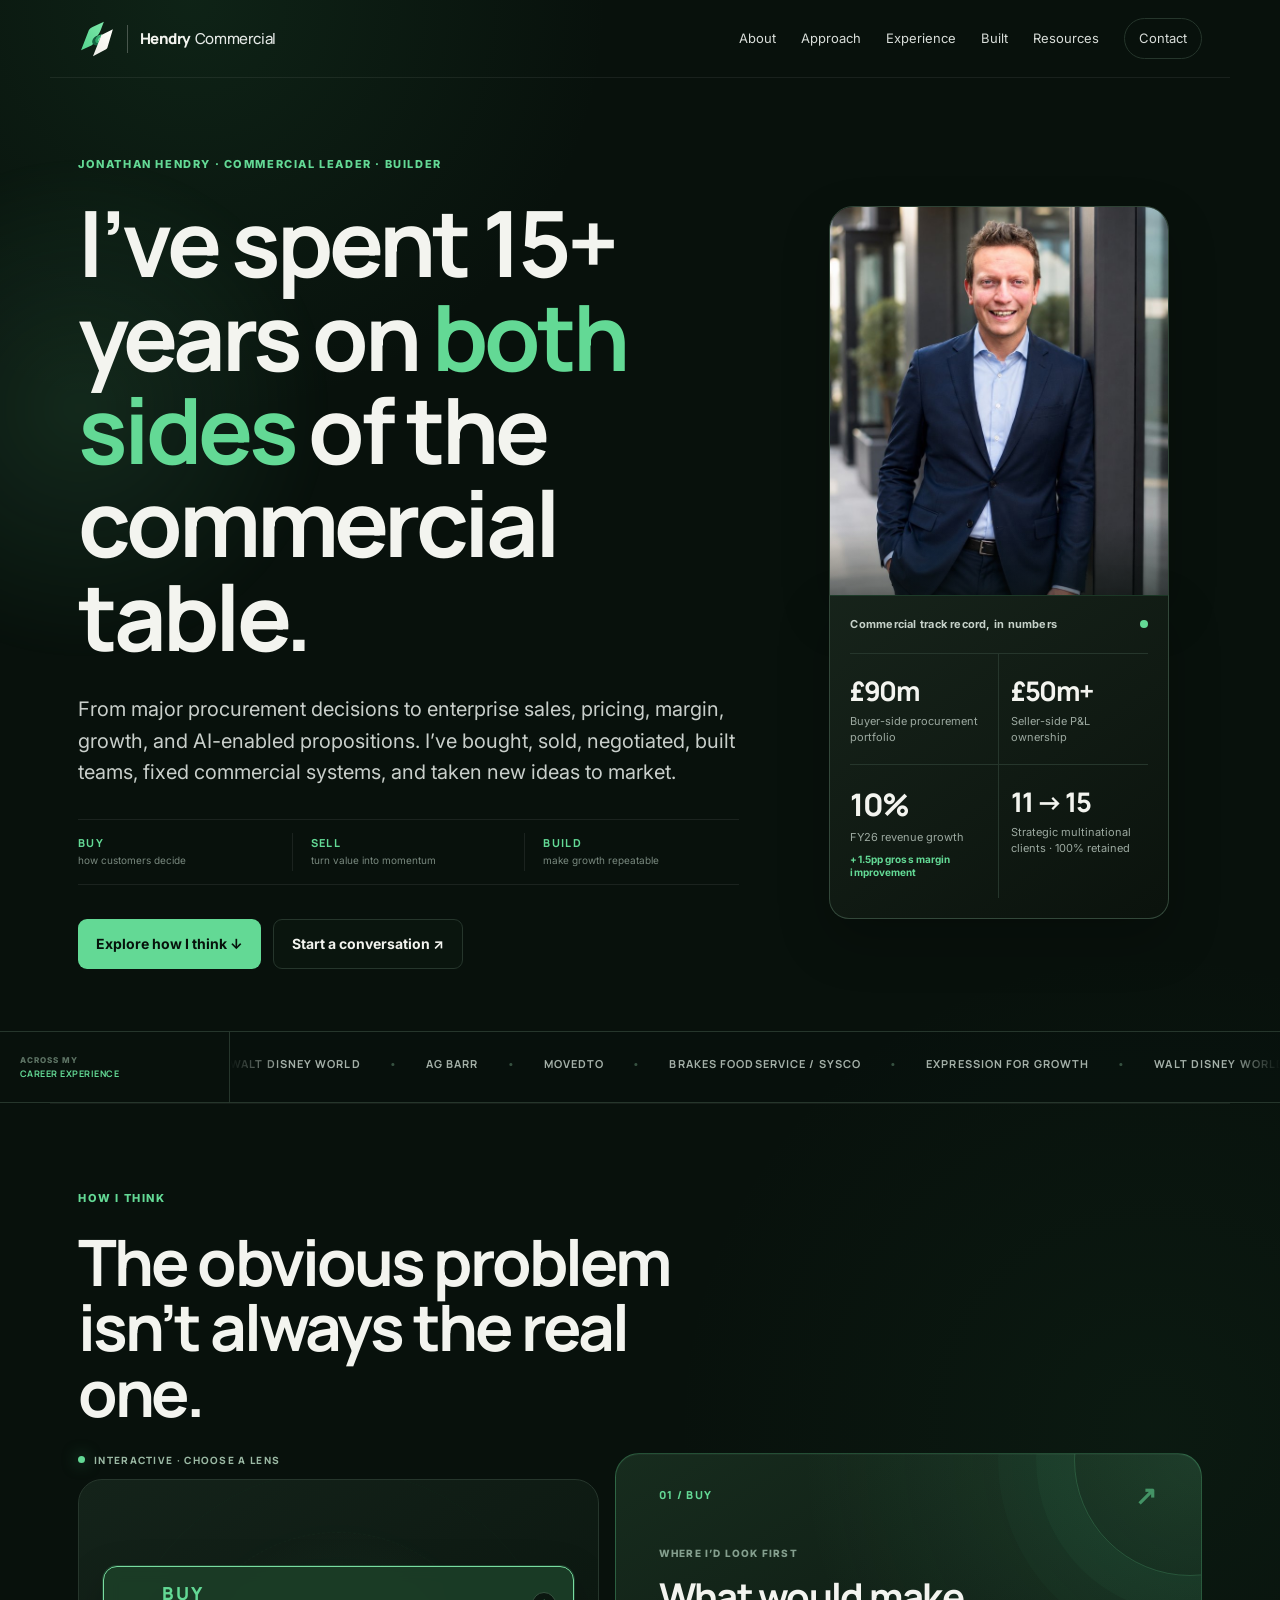
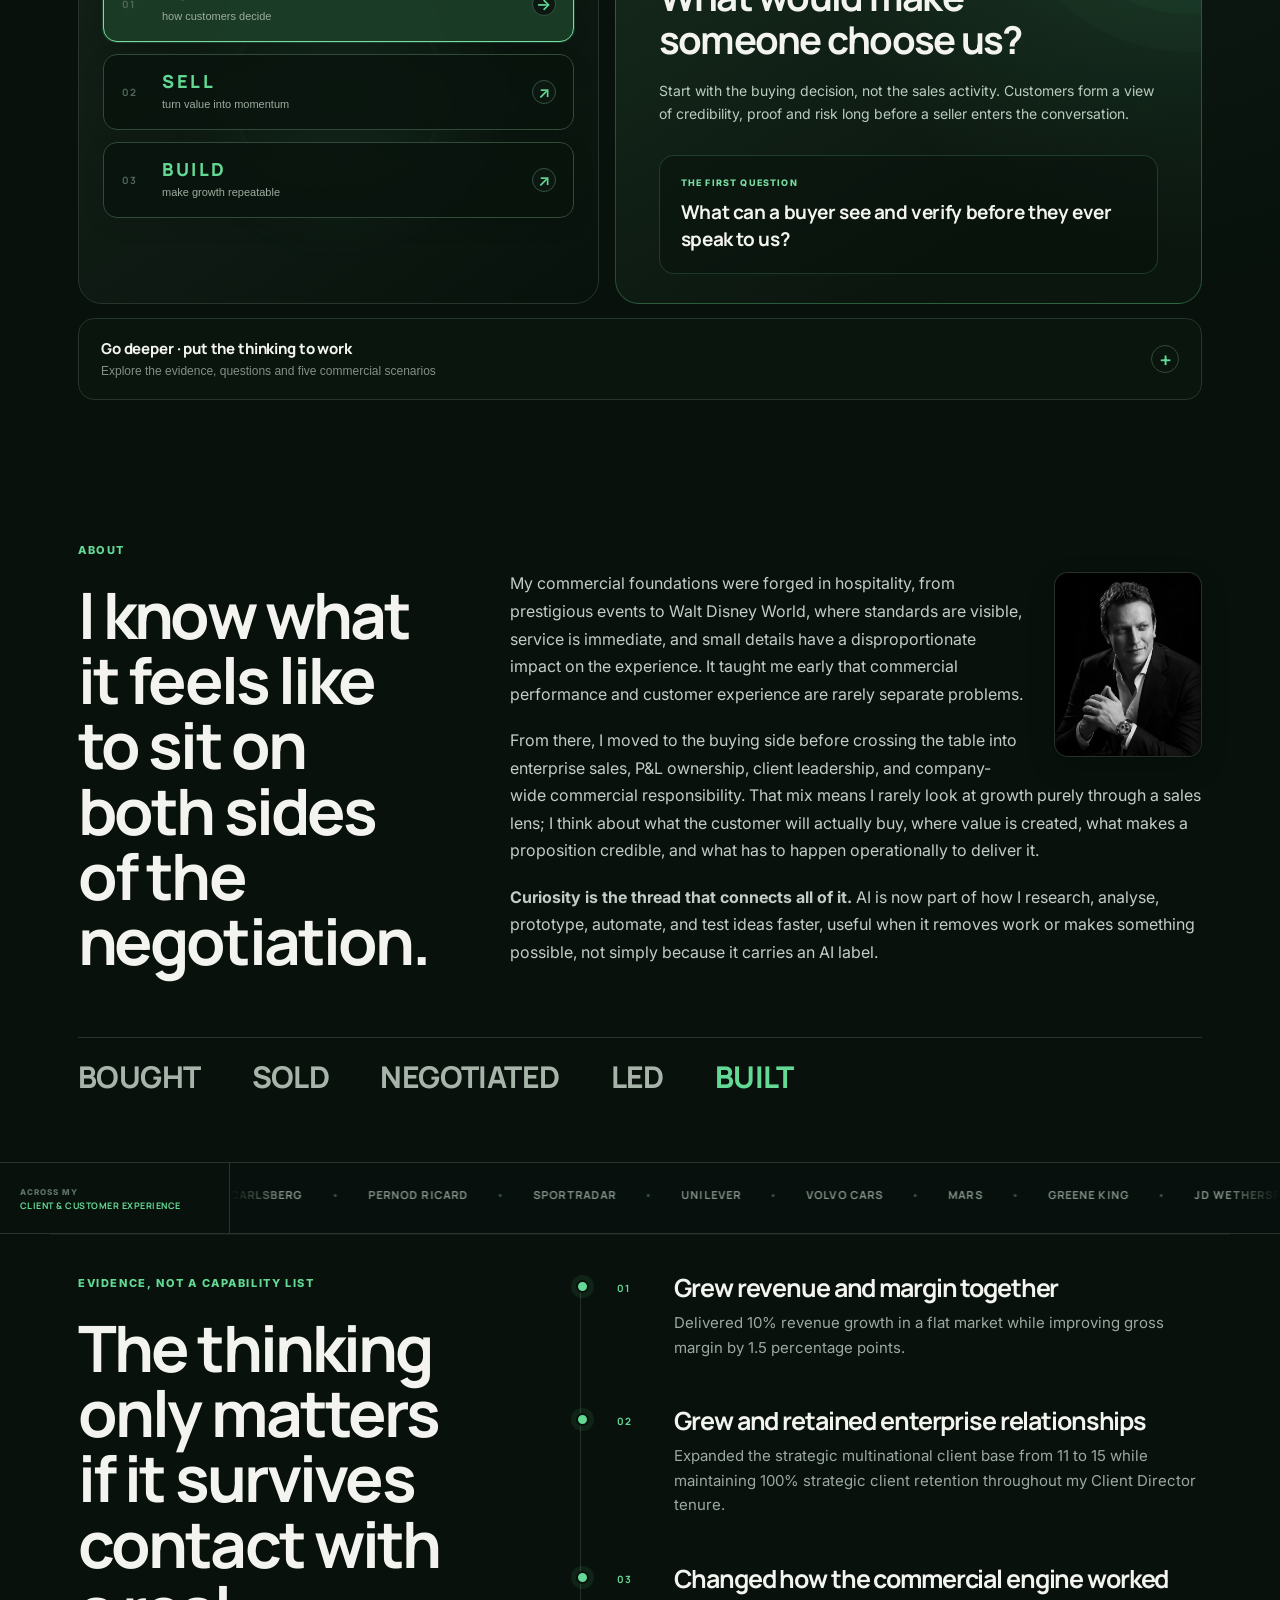
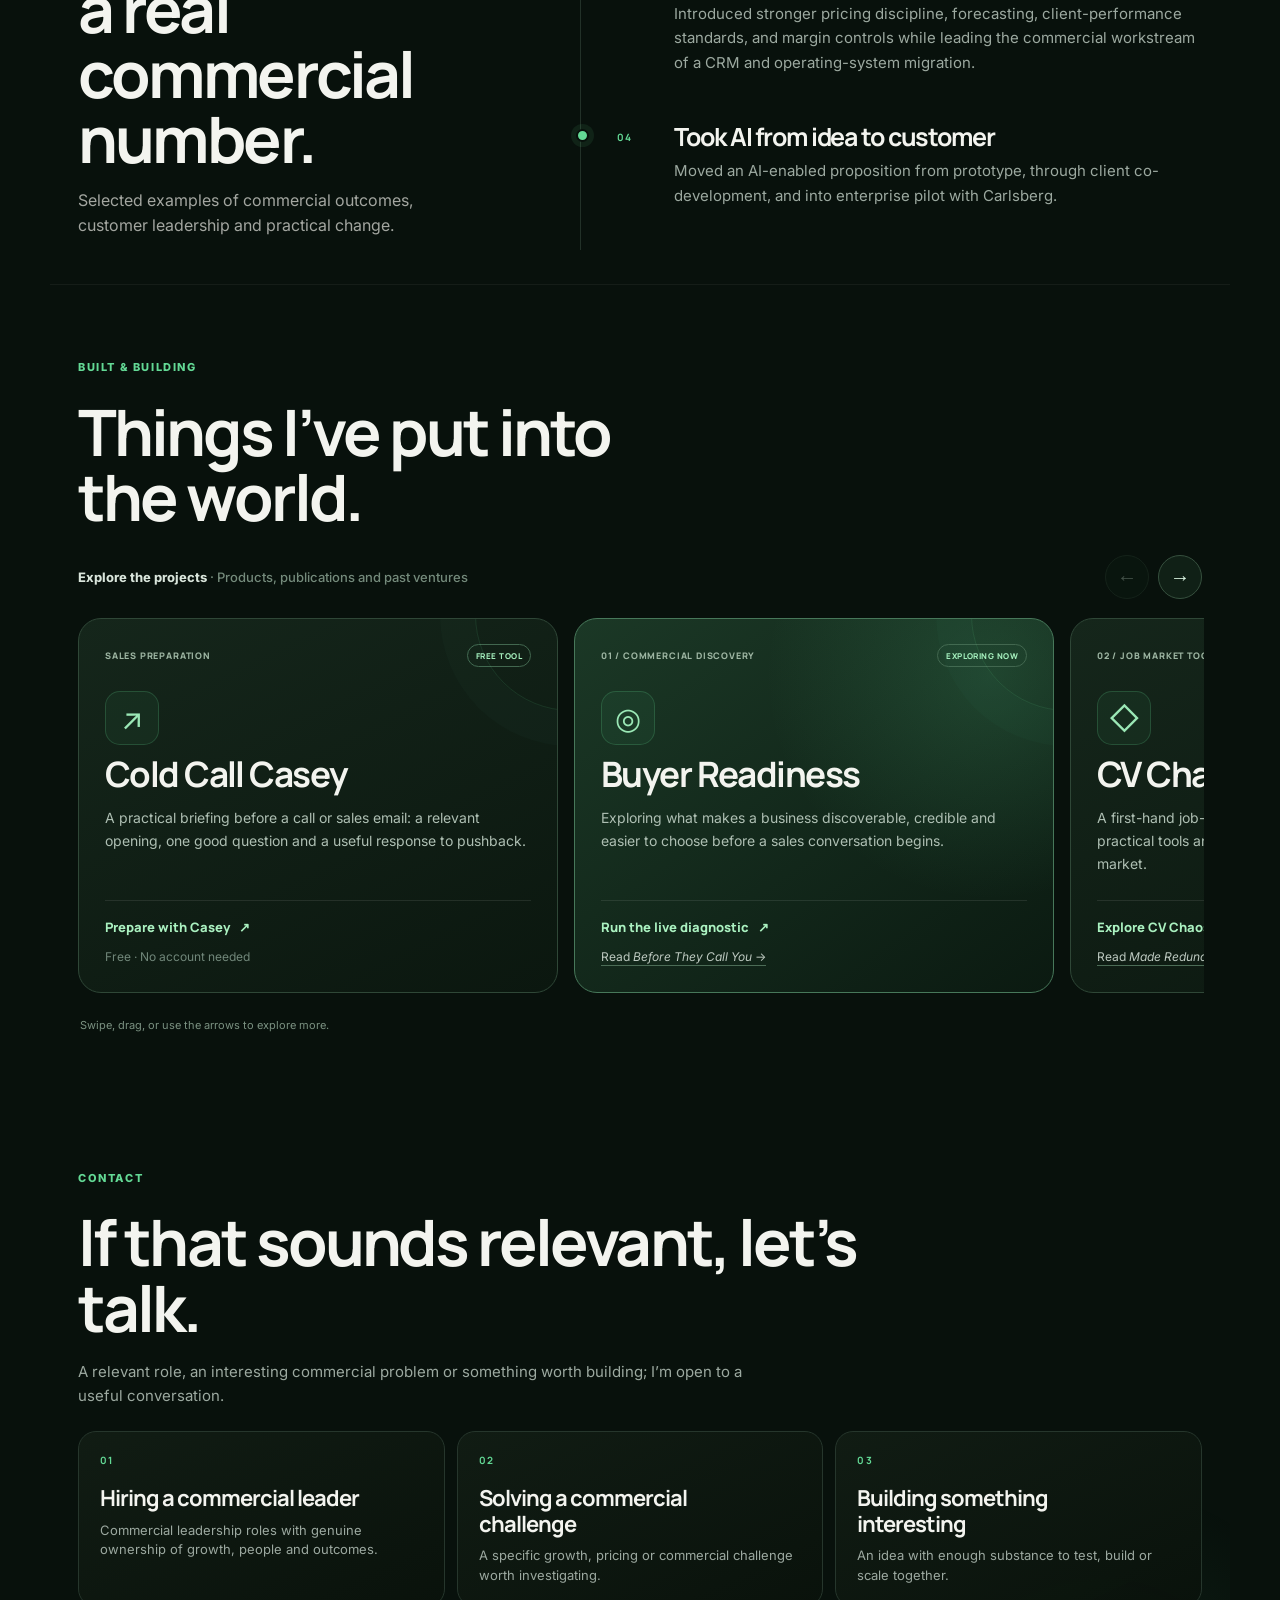
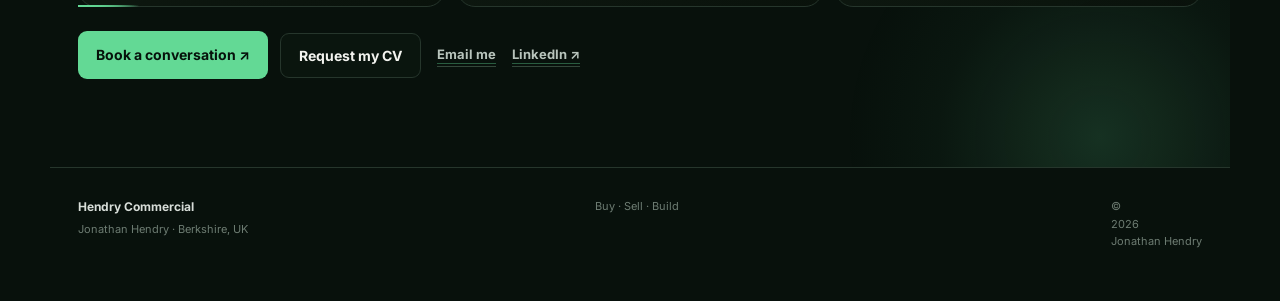
==== commit af84d9fd: "Add dedicated resources page with free tools and books" ====
--- a/index.html
+++ b/index.html
@@ -98,6 +98,7 @@
       <a href="#work">Approach</a>
       <a href="#experience">Experience</a>
       <a href="#ventures">Built</a>
+      <a href="/resources/" class="nav-resources">Resources</a>
       <a href="#contact" class="nav-cta">Contact</a>
     </nav>
   </header>
--- a/styles.css
+++ b/styles.css
@@ -945,3 +945,6 @@
   .project-track.is-dragging{cursor:grabbing;scroll-snap-type:none;user-select:none;-webkit-user-select:none}
   .project-track.is-dragging *{cursor:grabbing!important;user-select:none;-webkit-user-select:none}
 }
+
+/* Keep the resource shelf reachable from the mobile homepage. */
+@media(max-width:620px){.site-header nav a.nav-resources{display:block;font-size:12px}.site-header nav{gap:12px}.site-header{flex-wrap:wrap;gap:12px}}
